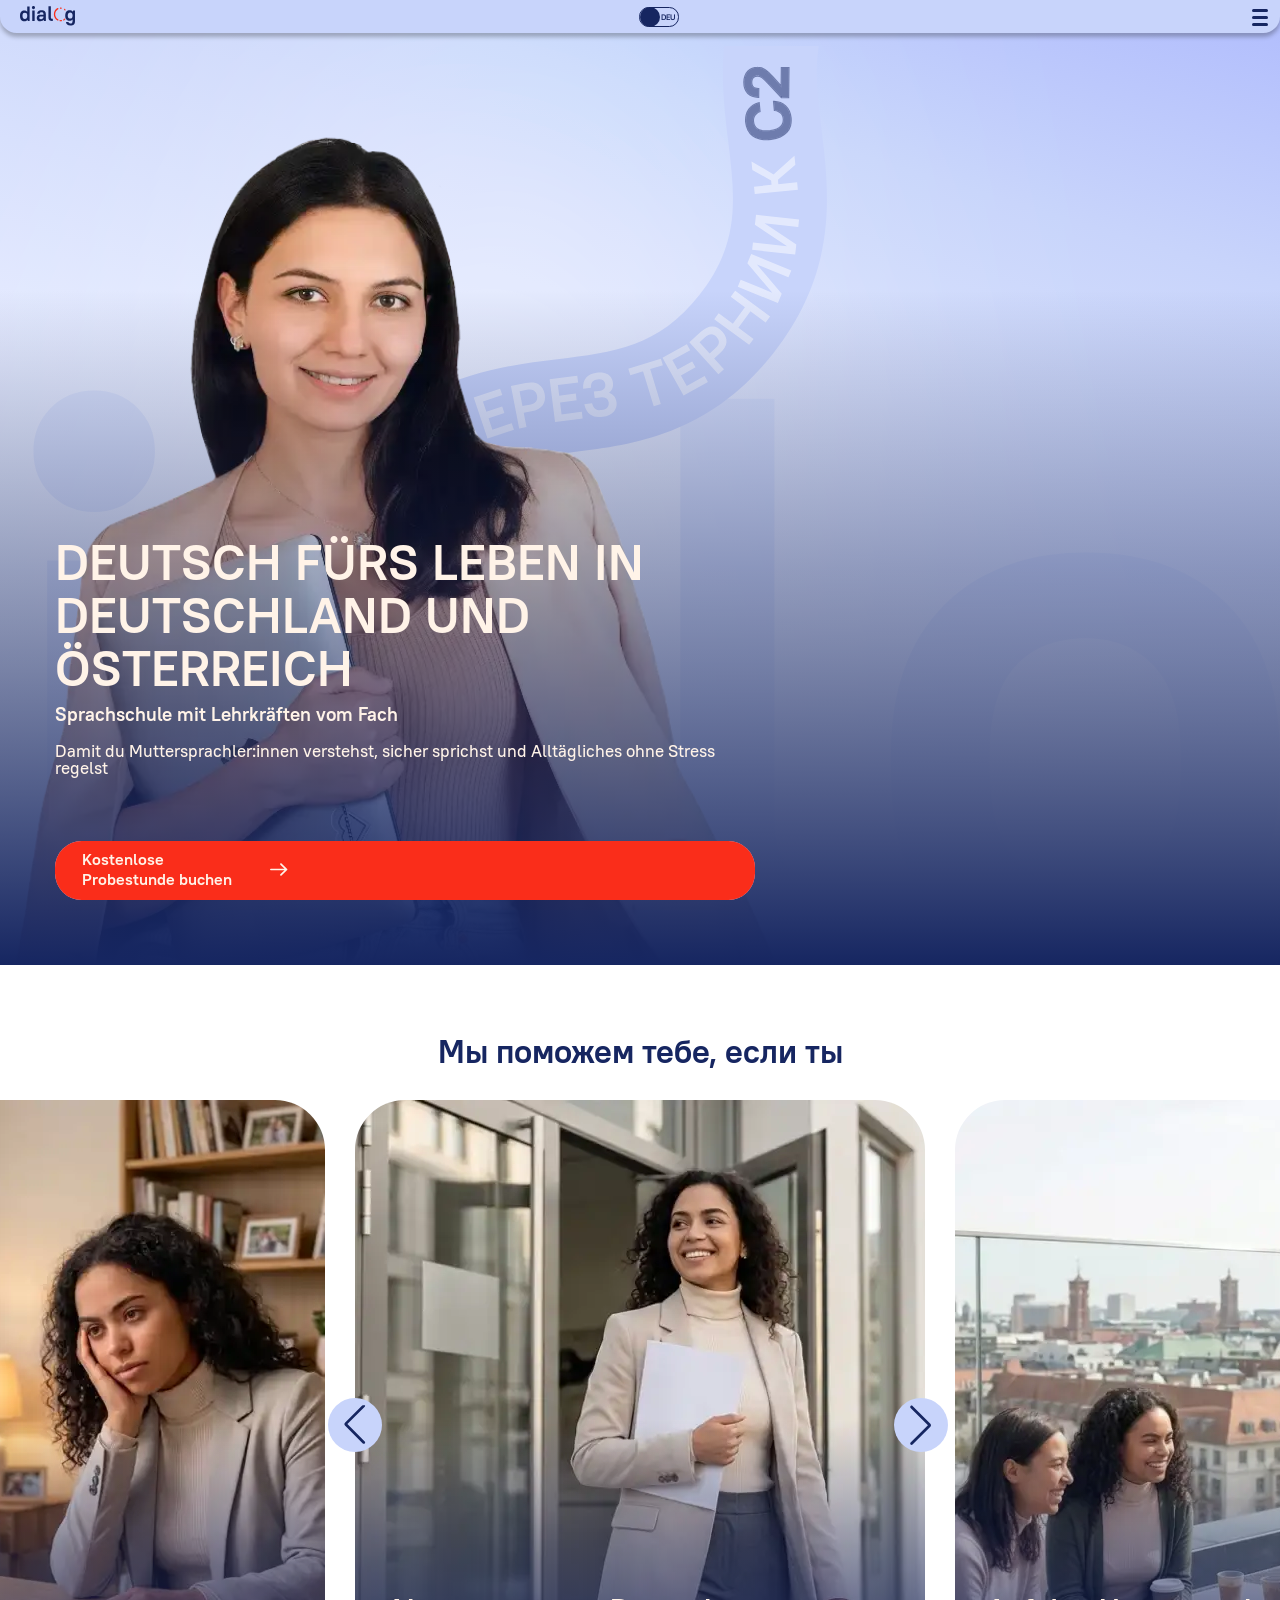
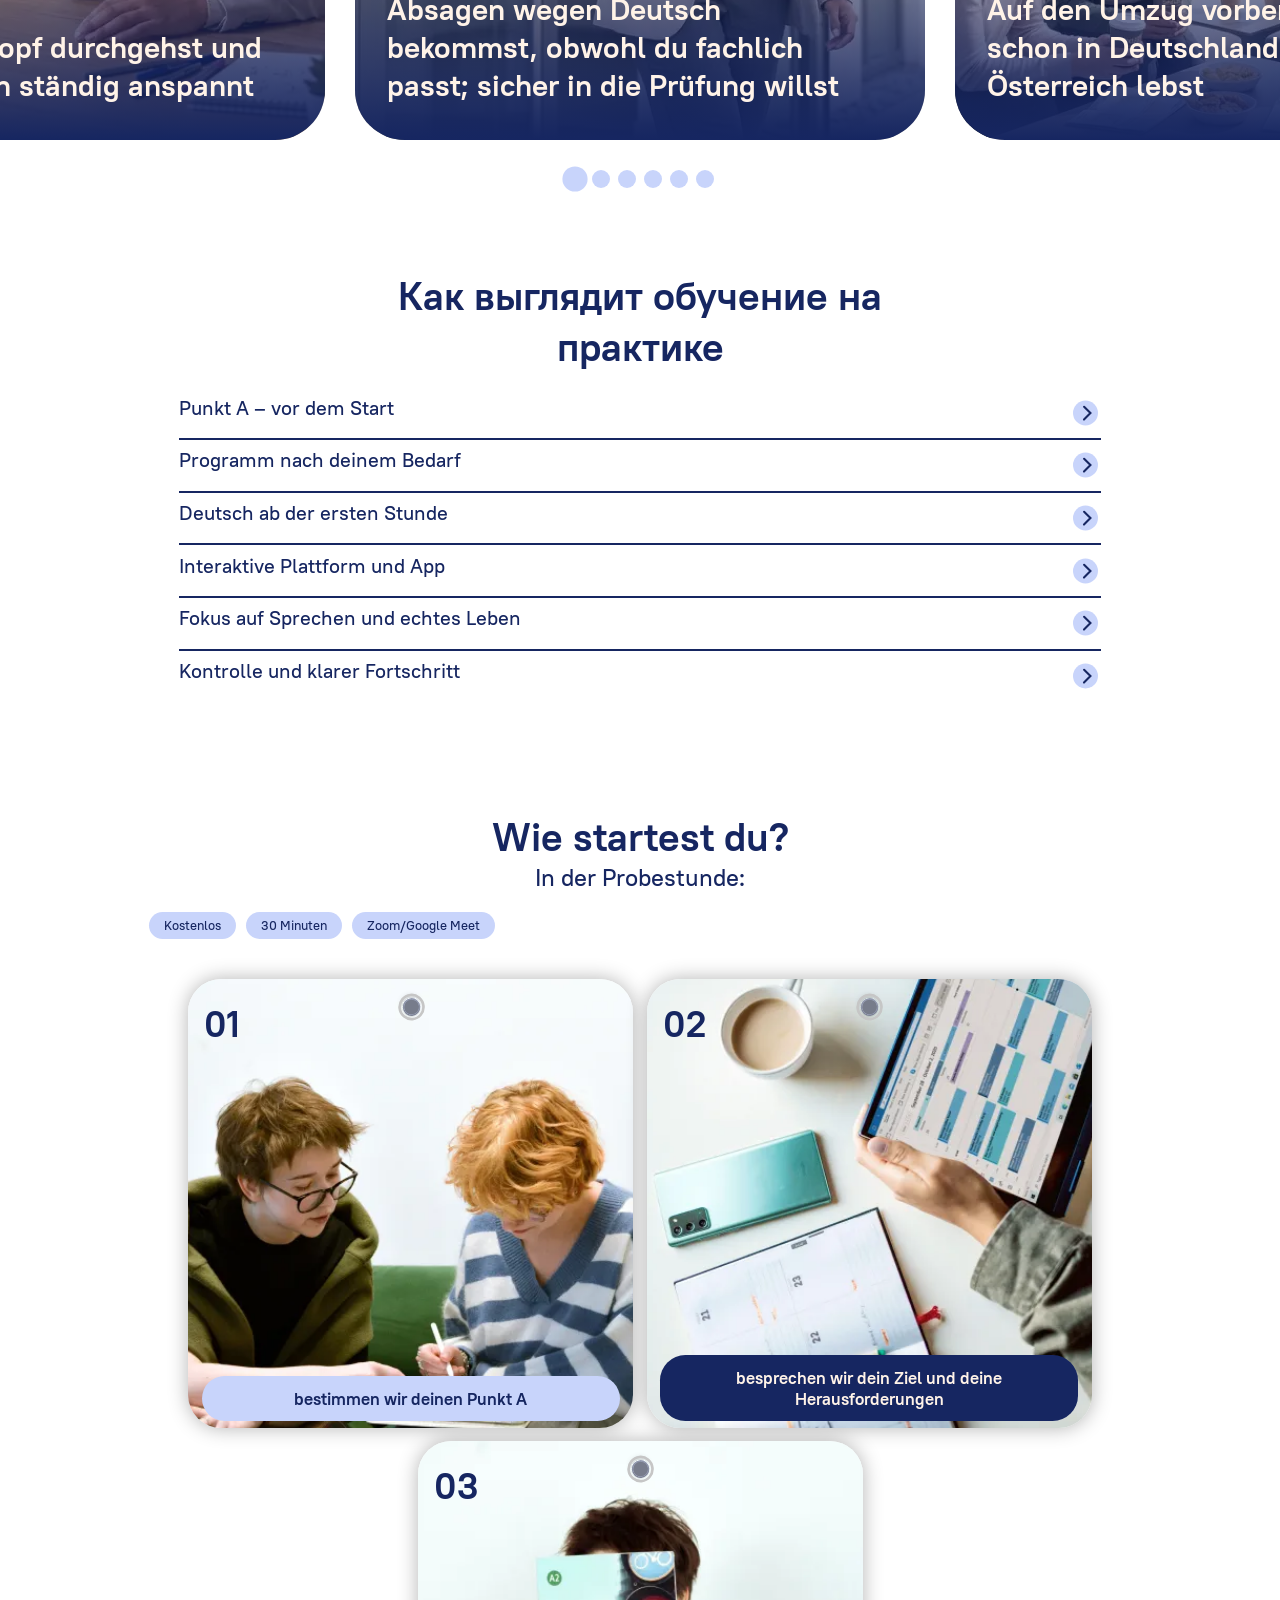
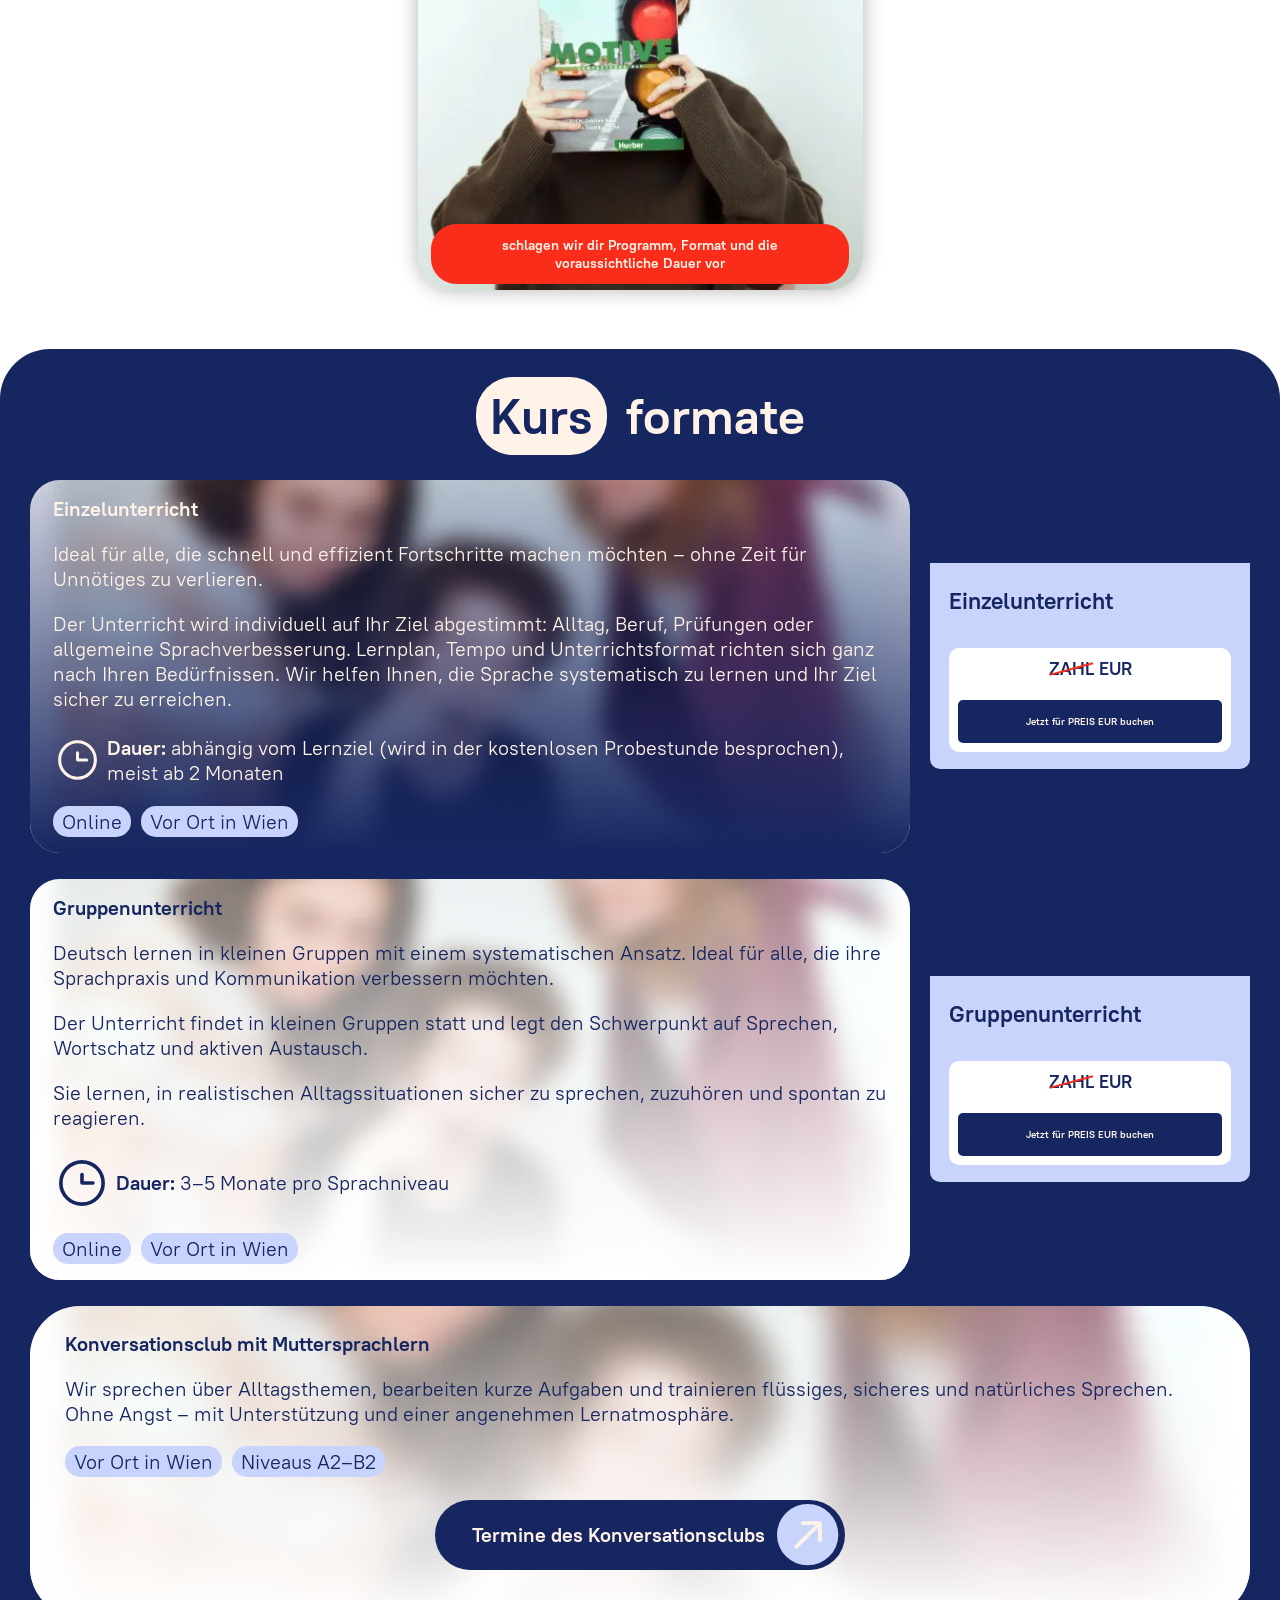
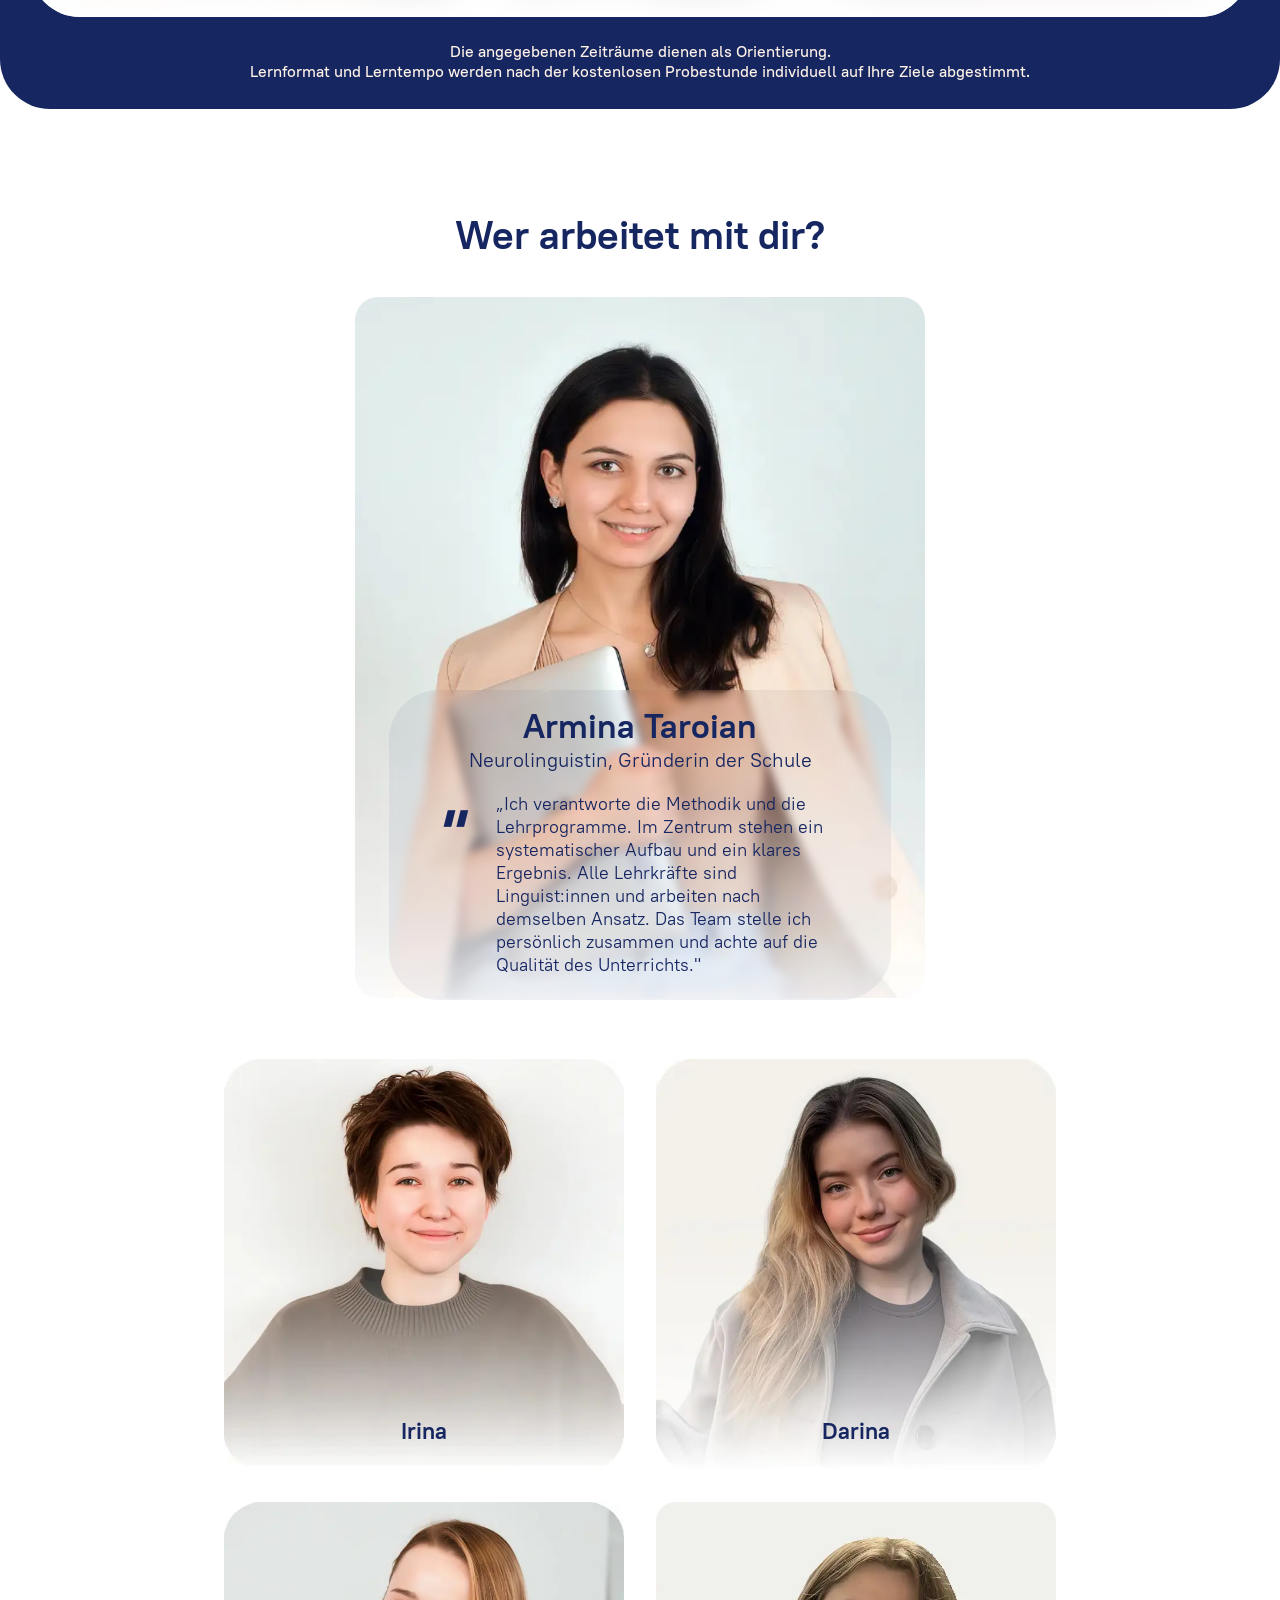
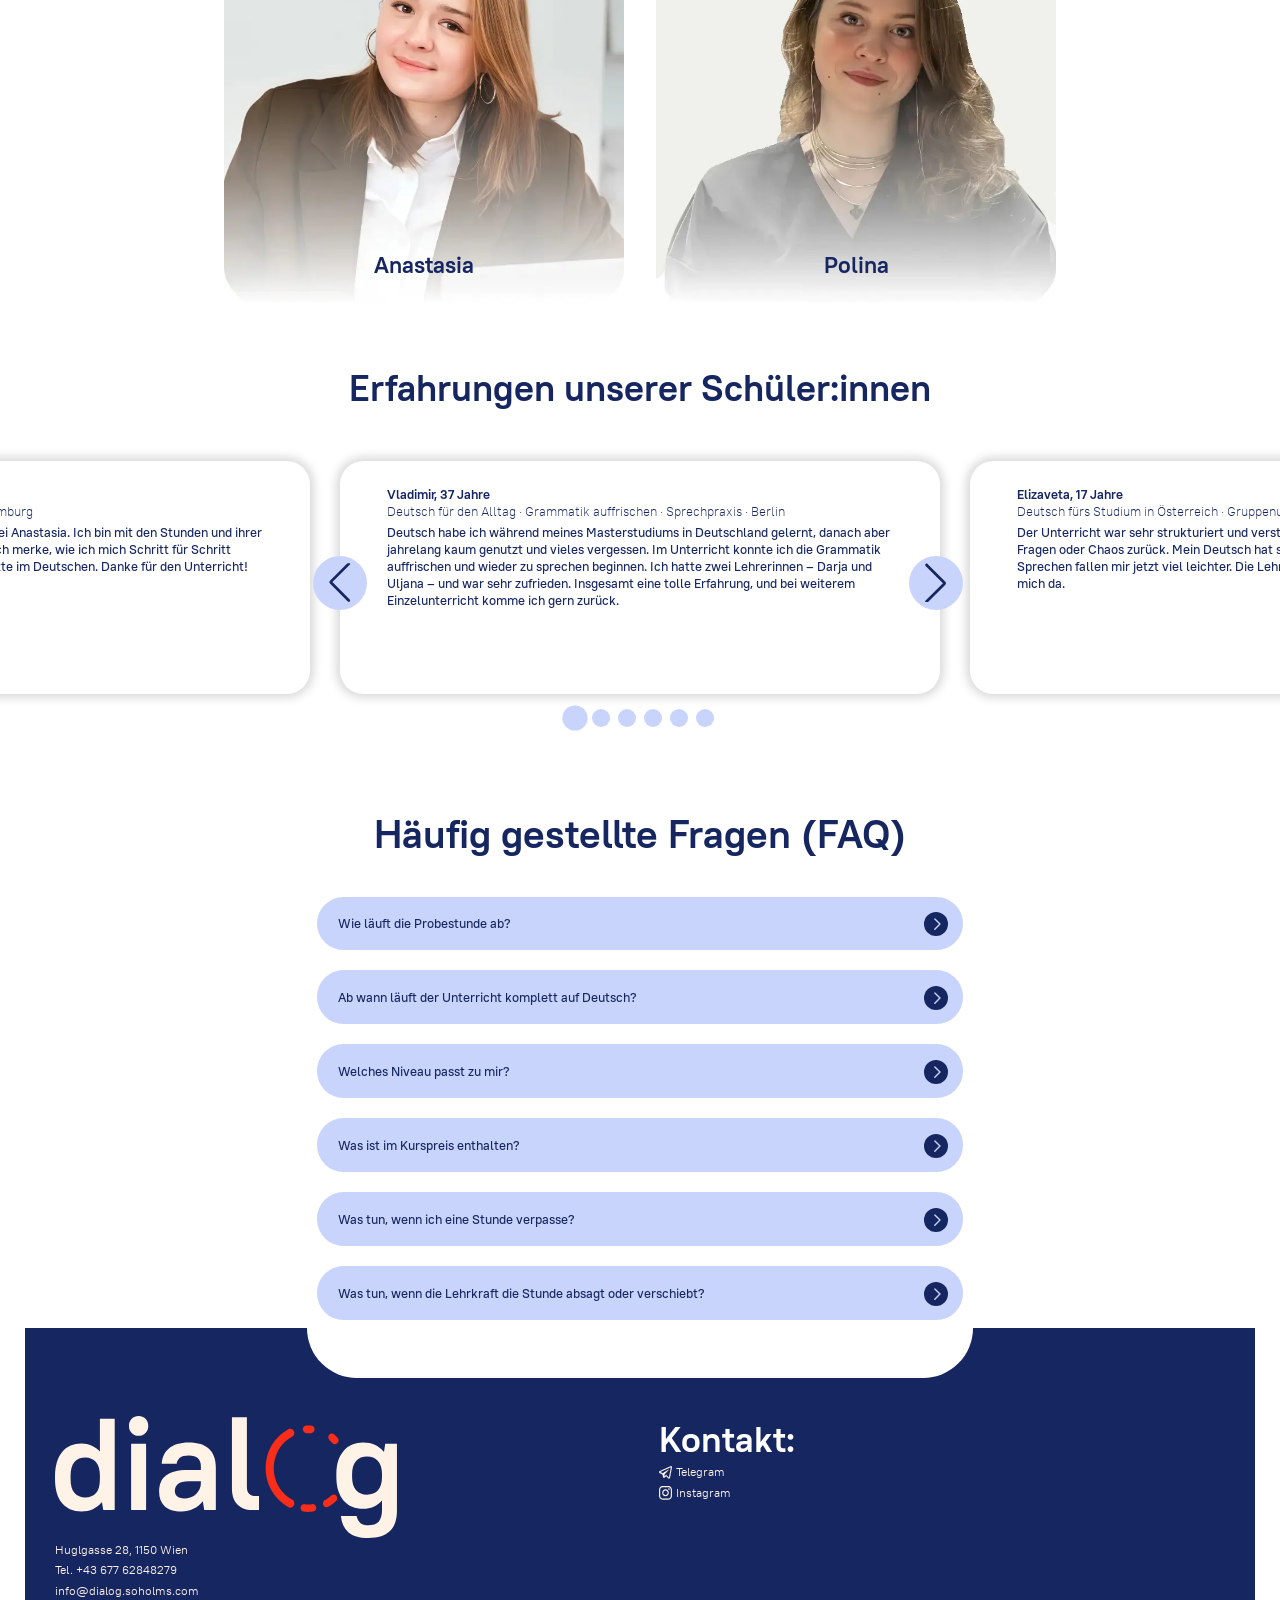
==== deu/index.html @ 2305cdde "add deu" ====
<!DOCTYPE html>
<html lang="ru">

<head>
    <meta charset="UTF-8">
    <meta name="viewport" content="width=device-width, initial-scale=1.0">

    <title>Dialog – Deutschschule in Wien | Online- und Präsenzkurse</title>
    <meta name="description"
        content="Deutschschule Dialog in Wien. Deutschkurse online und vor Ort, Einzel- und Gruppenunterricht sowie Vorbereitung auf ÖIF-, Goethe- und ÖSD-Prüfungen. Jetzt kostenlose Probestunde buchen.">

    <meta name="robots" content="index, follow">
    <meta name="author" content="Dialog Schule">

    <link rel="canonical" href="https://dialog.soholms.com/">
    <link rel="icon" type="image/svg+xml" href="favicon.svg">
    <link rel="stylesheet" href="style.css">
    <link rel="stylesheet" href="swiper/swiper-bundle.min.css">

    <!-- Open Graph -->
    <meta property="og:type" content="website">
    <meta property="og:url" content="https://dialog.soholms.com/">
    <meta property="og:title" content="Dialog – Deutschschule in Wien">
    <meta property="og:description"
        content="Deutschkurse online und vor Ort. Einzel- und Gruppenunterricht sowie Vorbereitung auf ÖIF-, Goethe- und ÖSD-Prüfungen. Kostenlose Probestunde.">
    <meta property="og:image" content="https://dialog.soholms.com/img/og-image.jpg">
    <meta property="og:locale" content="de_AT">
    <meta property="og:site_name" content="Dialog Schule">

    <!-- Twitter -->
    <meta name="twitter:card" content="summary_large_image">
    <meta name="twitter:title" content="Dialog – Deutschschule in Wien">
    <meta name="twitter:description"
        content="Deutschkurse online und vor Ort. Vorbereitung auf ÖIF-, Goethe- und ÖSD-Prüfungen. Kostenlose Probestunde.">
    <meta name="twitter:image" content="https://dialog.soholms.com/img/og-image.jpg">

    <!-- Theme Color -->
    <meta name="theme-color" content="#162661">
</head>

<body>

    <header class="header active">
        <div class="header__wrap">
            <a href="/" class="logo">
                <img src="./img/logo.svg" alt="Dialog — школа немецкого языка">
            </a>
            <nav class="nav">
                <div class="nav__list">
                    <a href="#study" class="nav__link">Kursformate</a>
                    <a href="#teachers" class="nav__link">Unser Team</a>
                    <a href="#feedback" class="nav__link">Bewertungen</a>
                    <a href="#faq" class="nav__link">FAQ</a>
                </div>
            </nav>
            <a class="lang" href="/">
                deu
            </a>
            <div class="header__mob">
                <a href="#" class="header__link">Jetzt anmelden</a>
                <button class="nav__btn" aria-label="Открыть меню">
                    <span></span>
                    <span></span>
                    <span></span>
                </button>
            </div>

        </div>
    </header>
    <main>
        <section class="hero">
            <div class="hero-bg">
                <img src="/img/hero-bg.svg" alt="Hero Background Tape">
            </div>
            <div class="hero-bg-mob">
                <img src="/img/hero-bg-mob.webp" alt="Hero Background Tape">
            </div>
            <div class="hero__img">
                <img src="./img/armina-hero.webp" alt="Школа немецкого языка Dialog — занятия онлайн и в Вене"
                    fetchpriority="high">
            </div>

            <div class="hero__wrap container">
                <div class="hero__content">
                    <h1 class="hero__title">Deutsch fürs Leben in Deutschland und Österreich</h1>
                    <h2 class="hero__subtitle">Sprachschule mit Lehrkräften vom Fach</h2>
                    <p class="hero__desc">
                        Damit du Muttersprachler:innen verstehst, sicher sprichst und Alltägliches ohne Stress regelst
                    </p>
                    <a href="https://r.bothelp.io/tg?domain=Dialog_deutsch_bot&start=c1759494450624-ds&utm_source=website&utm_medium=button&utm_campaign=pronunciationcourse&utm_content=sale70"
                        class="button">
                        <div class="button__wrap">
                            <span>Kostenlose Probestunde buchen</span>
                            <img src="./img/arrow-r.svg" alt="">
                        </div>
                    </a>
                </div>
            </div>
        </section>
        <section class="help container">
            <div class="help__wrap ">

                <div class="help__content">
                    <div class="help__block">
                        <h2 class="help__title">
                            Wir helfen dir, wenn du
                        </h2>
                    </div>
                    <div class="help__block">
                        <div class="help__img"><img src="./img/help-img1.webp" alt=""></div>
                        <div class="help__row">
                            <p> Sicher in die Prüfung gehen willst</p>
                            <p>Trotz passender Erfahrung und Skills Absagen wegen deiner Deutschkenntnisse bekommst</p>
                        </div>
                    </div>
                    <div class="help__block">
                        <div class="help__img"><img src="./img/help-img2.webp" alt=""></div>
                        <div class="help__row">
                            <p>Dich auf den Umzug vorbereitest oder schon in Deutschland oder Österreich lebst, aber
                                jedes</p>
                            <p>Gespräch im Kopf durchgehst und die ständige Anspannung dich auslaugt
                            </p>
                        </div>
                    </div>
                    <div class="help__block">
                        <div class="help__img"><img src="./img/help-img3.webp" alt=""></div>
                        <div class="help__row">
                            <p>Einzelne Wörter verstehst, den Sinn aber nur aus dem Kontext errätst</p>
                            <p>Dich endlich auf Augenhöhe mit den Einheimischen fühlen willst</p>
                        </div>
                    </div>
                </div>
            </div>
        </section>
        <section class="help-mob">
            <h2 class="help-mob__title">Мы поможем тебе, если ты </h2>
            <div class="help-mob__wrap">
                <div class="swiper help-mob__swiper">
                    <div class="swiper-wrapper">
                        <div class="swiper-slide">
                            <img src="./img/mob/help-1.webp" alt="Подготовка к экзамену по немецкому языку">
                            <p class="help-mob__desc">Absagen wegen Deutsch bekommst, obwohl du fachlich passt; sicher
                                in die Prüfung willst</p>
                        </div>
                        <div class="swiper-slide">
                            <img src="./img/mob/help-2.webp" alt="Немецкий язык для жизни в Германии и Австрии">
                            <p class="help-mob__desc">Auf den Umzug vorbereitest oder schon in Deutschland oder
                                Österreich lebst</p>
                        </div>
                        <div class="swiper-slide">
                            <img src="./img/mob/help-3.webp" alt="Разговорная практика немецкого языка">
                            <p class="help-mob__desc">Gespräche im Kopf durchgehst und die Sprache dich ständig anspannt
                            </p>
                        </div>
                        <div class="swiper-slide">
                            <img src="./img/mob/help-1.webp" alt="Подготовка к экзамену по немецкому языку">
                            <p class="help-mob__desc">Absagen wegen Deutsch bekommst, obwohl du fachlich passt; sicher
                                in die Prüfung willst</p>
                        </div>
                        <div class="swiper-slide">
                            <img src="./img/mob/help-2.webp" alt="Немецкий язык для жизни в Германии и Австрии">
                            <p class="help-mob__desc">Auf den Umzug vorbereitest oder schon in Deutschland oder
                                Österreich lebst</p>
                        </div>
                        <div class="swiper-slide">
                            <img src="./img/mob/help-3.webp" alt="Разговорная практика немецкого языка">
                            <p class="help-mob__desc">Gespräche im Kopf durchgehst und die Sprache dich ständig anspannt
                            </p>
                        </div>



                    </div>
                    <div class="swiper-button-prev"></div>
                    <div class="swiper-button-next"></div>
                    <div class="swiper-pagination"></div>
                </div>
            </div>
        </section>
        <section class="step">
            <div class="step__line"><img src="./img/full-line.svg" alt=""></div>
            <div class="step__practice">

                <h2 class="step__title">
                    <span>So läuft der </span>
                    <span>Unterricht bei uns ab</span>
                </h2>
                <h2 class="step__title-mob">
                    Как выглядит обучение на практике
                </h2>
                <div class="step-wrap">
                    <div class="step__col">
                        <div class="step__row">
                            <span>Punkt A – vor dem Start</span>
                            <svg width="36" height="36" viewBox="0 0 36 36" fill="none"
                                xmlns="http://www.w3.org/2000/svg">
                                <circle cx="18" cy="18" r="18" fill="#C8D4FB" />
                                <path d="M15.9766 8.97656L25.1447 18.1447L15.831 27.4584" stroke="#162661"
                                    stroke-width="3" stroke-miterlimit="16" stroke-linecap="round" />
                            </svg>
                            <div class="step__row-wrap">
                                <p>Vor dem Start bestimmen wir dein Niveau, deine echten Herausforderungen und dein
                                    Ziel. So weißt du genau, wo du stehst und warum du beginnst.
                                </p>
                            </div>

                        </div>
                        <div class="step__row">
                            <span>Programm nach deinem Bedarf </span>
                            <svg width="36" height="36" viewBox="0 0 36 36" fill="none"
                                xmlns="http://www.w3.org/2000/svg">
                                <circle cx="18" cy="18" r="18" fill="#C8D4FB" />
                                <path d="M15.9766 8.97656L25.1447 18.1447L15.831 27.4584" stroke="#162661"
                                    stroke-width="3" stroke-miterlimit="16" stroke-linecap="round" />
                            </svg>
                            <div class="step__row-wrap">
                                <p>Das Programm richtet sich nach deinem Ziel: Alltag, Job, Prüfung, Umzug oder mehr
                                    Sicherheit im Gespräch. Wir geben dir gleich einen Überblick über Dauer und Etappen.
                                </p>
                            </div>

                        </div>
                        <div class="step__row">
                            <span>Deutsch ab der ersten Stunde</span>
                            <svg width="36" height="36" viewBox="0 0 36 36" fill="none"
                                xmlns="http://www.w3.org/2000/svg">
                                <circle cx="18" cy="18" r="18" fill="#C8D4FB" />
                                <path d="M15.9766 8.97656L25.1447 18.1447L15.831 27.4584" stroke="#162661"
                                    stroke-width="3" stroke-miterlimit="16" stroke-linecap="round" />
                            </svg>
                            <div class="step__row-wrap">
                                <p>Der Unterricht findet auf Deutsch statt. Wir bringen dir bei, auf Deutsch zu denken
                                    statt im Kopf zu übersetzen, und helfen dir, ruhig und sicher zu sprechen.
                                </p>
                            </div>
                        </div>
                    </div>
                    <div class="step__col">
                        <div class="step__row">
                            <span>Interaktive Plattform und App</span>
                            <svg width="36" height="36" viewBox="0 0 36 36" fill="none"
                                xmlns="http://www.w3.org/2000/svg">
                                <circle cx="18" cy="18" r="18" fill="#C8D4FB" />
                                <path d="M15.9766 8.97656L25.1447 18.1447L15.831 27.4584" stroke="#162661"
                                    stroke-width="3" stroke-miterlimit="16" stroke-linecap="round" />
                            </svg>
                            <div class="step__row-wrap">
                                <p>Alle Materialien, Aufgaben und Übungen findest du übersichtlich auf unserer Plattform
                                    und in der App.<br> Du siehst die Kursstruktur und kannst jederzeit zwischen den
                                    Stunden
                                    darauf zugreifen.
                                </p>
                            </div>
                        </div>
                        <div class="step__row">
                            <span>Fokus auf Sprechen und echtes Leben</span>
                            <svg width="36" height="36" viewBox="0 0 36 36" fill="none"
                                xmlns="http://www.w3.org/2000/svg">
                                <circle cx="18" cy="18" r="18" fill="#C8D4FB" />
                                <path d="M15.9766 8.97656L25.1447 18.1447L15.831 27.4584" stroke="#162661"
                                    stroke-width="3" stroke-miterlimit="16" stroke-linecap="round" />
                            </svg>
                            <div class="step__row-wrap">
                                <p>Dialoge, Telefonate, Alltagssituationen, Job und Prüfungen – dein Deutsch
                                    funktioniert auch außerhalb der Stunde, nicht nur während des Unterrichts.
                                </p>
                            </div>
                        </div>
                        <div class="step__row">
                            <span>Kontrolle und klarer Fortschritt</span>
                            <svg width="36" height="36" viewBox="0 0 36 36" fill="none"
                                xmlns="http://www.w3.org/2000/svg">
                                <circle cx="18" cy="18" r="18" fill="#C8D4FB" />
                                <path d="M15.9766 8.97656L25.1447 18.1447L15.831 27.4584" stroke="#162661"
                                    stroke-width="3" stroke-miterlimit="16" stroke-linecap="round" />
                            </svg>
                            <div class="step__row-wrap">
                                <p>Jede Stunde ist Teil eines roten Fadens: Du siehst genau, was du schon geschafft hast
                                    und wohin es als Nächstes geht.
                                </p>
                            </div>
                        </div>
                    </div>
                </div>
            </div>

            <div class="step-study">
                <h2 class="step-study__title">Wie startest du?</h2>
                <p class="step-study__desc">In der Probestunde:</p>
                <div class="step-study__tags">
                    <span class="step-study__tags-item">Kostenlos</span>
                    <span class="step-study__tags-item">30 Minuten</span>
                    <span class="step-study__tags-item">Zoom/Google Meet</span>
                </div>
                <div class="step-study__wrap">
                    <div class="step-study__progress">
                        <span class="step-study__progress-num">01</span>
                        <span class="step-study__progress-num">02</span>
                        <span class="step-study__progress-num">03</span>
                        <div class="step-study__progress-line">
                            <div class="step-study__progress-line-fill"></div>
                        </div>
                    </div>
                    <div class="step-study__cards">
                        <div class="step-study__cards-item">
                            <img src="./img/study-1.webp" alt="">
                            <span>01</span>
                            <div><img src="./img/hole.svg" alt=""></div>
                            <p>bestimmen wir deinen Punkt A</p>
                        </div>
                        <div class="step-study__cards-item">
                            <img src="./img/study-2.webp" alt="">
                            <span>02</span>
                            <div><img src="./img/hole.svg" alt=""></div>
                            <p>besprechen wir dein Ziel und deine Herausforderungen</p>
                        </div>
                        <div class="step-study__cards-item">
                            <img src="./img/study-3.webp" alt="">
                            <span>03</span>
                            <div><img src="./img/hole.svg" alt=""></div>
                            <p>schlagen wir dir Programm, Format und die voraussichtliche Dauer vor</p>
                        </div>
                    </div>
                </div>
            </div>
        </section>
        <section id="study">
            <div class="study container">
                <div class="study__wrap">
                    <h2 class="study__title"><span>Kurs</span>formate</h2>
                    <div class="study__list">
                        <div class="study__row">
                            <div class="study__col">
                                <h3>Einzelunterricht</h3>
                                <span>Online</span>
                                <span>Vor Ort in Wien</span>
                            </div>
                            <div class="study__col">
                                <div class="study__col-wrap">
                                    <h4>Deutsch nach deinem Bedarf und Ziel</h4>
                                    <p>Ideal, wenn du schnelle, klare Ergebnisse willst – ohne Zeit für Unwichtiges zu
                                        verlieren.</p>
                                    <p>Wir arbeiten ganz individuell an deinem Ziel: Alltag, Job, Prüfungen oder ein
                                        höheres Niveau.<br>Programm, Tempo und Format passen wir an dich an. So bringen
                                        wir
                                        System in deine Sprache und führen dich ohne Chaos zum Ergebnis.</p>
                                    <p><img src="./img/time.svg" alt="">Dauer: abhängig vom Ziel (besprechen wir in der
                                        Probestunde), meist ab 2 Monaten</p>
                                    <div class="study__col-card">
                                        <h5>Einzelunterricht</h5>
                                        <div>
                                            <p><span>ZAHL</span>EUR</p>
                                            <a href="#">Für ZAHL EUR buchen</a>
                                        </div>
                                    </div>
                                </div>
                            </div>
                        </div>
                        <div class="study__row">
                            <div class="study__col">
                                <h3>Gruppenunterricht</h3>
                                <span>Online</span>
                                <span>Vor Ort in Wien</span>
                            </div>
                            <div class="study__col">
                                <div class="study__col-wrap">
                                    <h4>Deutsch in der Gruppe</h4>
                                    <p>Deutsch in der Gruppe – mit System. Ideal, wenn dir Sprechen und echte
                                        Kommunikation besonders wichtig sind.
                                    </p>
                                    <p>Unterricht in kleinen Gruppen mit Fokus auf Sprechen, neuem Wortschatz und
                                        lebendigem Austausch.</p>
                                    <p>Du lernst, in alltagsnahen Situationen zu sprechen, zuzuhören und zu reagieren.
                                    </p>
                                    <p><img src="./img/time-blue.svg" alt="">auer: 3–5 Monate pro Niveau</p>
                                    <div class="study__col-card">
                                        <h5>Gruppenunterricht</h5>
                                        <div>
                                            <p><span>ZAHL</span>EUR</p>
                                            <a href="#">Für ZAHL EUR buchen</a>
                                        </div>
                                    </div>
                                </div>
                            </div>
                        </div>
                        <div class="study__row">
                            <div class="study__col">
                                <h3>Buchclub mit<br>Linguist</h3>
                                <span>Online</span>
                                <span>Vor Ort in Wien</span>
                            </div>
                            <div class="study__col">
                                <div class="study__col-wrap">
                                    <h4>Buchclub mit Linguist</h4>
                                    <p>Für alle, die tiefer in die Sprache eintauchen wollen: Texte verstehen, Gedanken
                                        formulieren und über komplexere Themen sprechen.</p>
                                    <p>Wir lesen zeitgenössische Bücher, erarbeiten den Wortschatz und besprechen den
                                        Inhalt. Du bekommst fertigen Wortschatz und Übungen, damit neue Vokabeln in den
                                        aktiven Sprachgebrauch übergehen. So erweiterst du deinen Wortschatz,
                                        strukturierst deine Sprache und sprichst präziser.</p>
                                    <p><img src="./img/time.svg" alt="">Dauer: abhängig vom Ziel (besprechen wir in der
                                        Probestunde), meist ab 2 Monaten</p>
                                    <div class="study__col-card">
                                        <h5>Buchclub mit Linguist</h5>
                                        <div>
                                            <p><span>ZAHL</span>EUR</p>
                                            <a href="#">Für ZAHL EUR buchen</a>
                                        </div>
                                    </div>
                                </div>
                            </div>
                        </div>
                        <div class="study__row">
                            <div class="study__col">
                                <h3>Sprachclub mit Muttersprachler</h3>
                                <span>Vor Ort in Wien</span>
                                <span>Niveau A2–B2 </span>
                            </div>
                            <div class="study__col">
                                <div class="study__col-wrap">
                                    <h4>Sprachclub mit Muttersprachler</h4>
                                    <p>Wir besprechen echte Themen, lösen kleine Aufgaben und lernen, schneller,
                                        sicherer und natürlicher zu sprechen. Keine Angst – nur Unterstützung und Hilfe.
                                    </p>
                                    <p>Hinweis unter den Formaten: Die Angaben zur Dauer sind ungefähr. Format und Tempo
                                        legen wir nach der kostenlosen Probestunde gemeinsam mit dir fest.
                                    </p>
                                    <a href="#" class="link__to">
                                        Termine des Sprechclubs
                                        <div>
                                            <img src="./img/arrow-top.svg" alt="">
                                        </div>
                                    </a>
                                </div>
                            </div>
                        </div>
                    </div>
                </div>
            </div>
            <div class="study-mob">
                <h2 class="study-mob__title"><span>Kurs</span>formate</h2>

                <div class="study-mob__grid">

                    <div class="study-mob__col">
                        <div class="study-mob__content">
                            <div class="study-mob__content-wrap">
                                <h3>Einzelunterricht</h3>

                                <p>
                                    Ideal für alle, die schnell und effizient Fortschritte machen möchten –
                                    ohne Zeit für Unnötiges zu verlieren.
                                </p>

                                <p>
                                    Der Unterricht wird individuell auf Ihr Ziel abgestimmt:
                                    Alltag, Beruf, Prüfungen oder allgemeine Sprachverbesserung.
                                    Lernplan, Tempo und Unterrichtsformat richten sich ganz nach Ihren Bedürfnissen.
                                    Wir helfen Ihnen, die Sprache systematisch zu lernen und Ihr Ziel sicher zu
                                    erreichen.
                                </p>

                                <div class="study-mob__content-due">
                                    <img src="./img/time.svg" alt="">
                                    <p><b>Dauer:</b> abhängig vom Lernziel (wird in der kostenlosen Probestunde
                                        besprochen), meist ab 2 Monaten</p>
                                </div>

                                <div class="study-mob__content-list">
                                    <span>Online</span>
                                    <span>Vor Ort in Wien</span>
                                </div>
                            </div>
                        </div>

                        <div class="study-mob__card">
                            <h3>Einzelunterricht</h3>

                            <div class="study-mob__card-price">
                                <p><span>ZAHL</span> EUR</p>

                                <button>
                                    Jetzt für PREIS EUR buchen
                                </button>
                            </div>
                        </div>
                    </div>

                    <div class="study-mob__col">
                        <div class="study-mob__content">
                            <div class="study-mob__content-wrap">
                                <h3>Gruppenunterricht</h3>

                                <p>
                                    Deutsch lernen in kleinen Gruppen mit einem systematischen Ansatz.
                                    Ideal für alle, die ihre Sprachpraxis und Kommunikation verbessern möchten.
                                </p>

                                <p>
                                    Der Unterricht findet in kleinen Gruppen statt und legt den Schwerpunkt
                                    auf Sprechen, Wortschatz und aktiven Austausch.
                                </p>

                                <p>
                                    Sie lernen, in realistischen Alltagssituationen sicher zu sprechen,
                                    zuzuhören und spontan zu reagieren.
                                </p>

                                <div class="study-mob__content-due">
                                    <img src="./img/time-blue.svg" alt="">
                                    <p><b>Dauer:</b> 3–5 Monate pro Sprachniveau</p>
                                </div>

                                <div class="study-mob__content-list">
                                    <span>Online</span>
                                    <span>Vor Ort in Wien</span>
                                </div>
                            </div>
                        </div>

                        <div class="study-mob__card">
                            <h3>Gruppenunterricht</h3>

                            <div class="study-mob__card-price">
                                <p><span>ZAHL</span> EUR</p>

                                <button>
                                    Jetzt für PREIS EUR buchen
                                </button>
                            </div>
                        </div>
                    </div>

                    <div class="study-mob__col">
                        <div class="study-mob__content">
                            <div class="study-mob__content-wrap">
                                <h3>Konversationsclub mit Muttersprachlern</h3>

                                <p>
                                    Wir sprechen über Alltagsthemen, bearbeiten kurze Aufgaben
                                    und trainieren flüssiges, sicheres und natürliches Sprechen.
                                    Ohne Angst – mit Unterstützung und einer angenehmen Lernatmosphäre.
                                </p>

                                <div class="study-mob__content-list">
                                    <span>Vor Ort in Wien</span>
                                    <span>Niveaus A2–B2</span>
                                </div>

                                <a href="#" class="study-mob__link">
                                    Termine des Konversationsclubs
                                    <img src="./img/arrow-top.svg" alt="">
                                </a>
                            </div>
                        </div>
                    </div>

                </div>

                <p class="study-mob__desc">
                    Die angegebenen Zeiträume dienen als Orientierung.<br>
                    Lernformat und Lerntempo werden nach der kostenlosen Probestunde individuell auf Ihre Ziele
                    abgestimmt.
                </p>
            </div>
        </section>

        <section class="work container" id="teachers">
            <div class="work__wrap">
                <div class="work__left">
                    <div class="work__img">
                        <img src="./img/armina.webp" alt="Армина Тароян — нейролингвист, основательница школы Dialog">
                    </div>
                    <div class="work__text">
                        <h2>Armina Taroian</h2>
                        <p>Neurolinguistin, Gründerin der Schule</p>
                        <div class="work-mob__content">
                            <span>"</span>
                            <p>„Ich verantworte die Methodik und die Lehrprogramme. Im Zentrum stehen ein systematischer
                                Aufbau und ein klares Ergebnis. Alle Lehrkräfte sind Linguist:innen und arbeiten nach
                                demselben Ansatz. Das Team stelle ich persönlich zusammen und achte auf die Qualität des
                                Unterrichts."

                            </p>
                        </div>
                    </div>
                </div>
                <div class="work__right">
                    <h2 class="work__title">
                        Wer arbeitet mit dir?
                    </h2>
                    <div class="work__content">
                        <span>"</span>
                        <p>Я отвечаю за методику и программы обучения.
                            В основе — системность и понятный результат.
                            <br>
                            <br>
                            Все преподаватели — лингвисты и работают по единому подходу.<br>
                            Я лично подбираю команду и слежу за качеством обучения.
                        </p>
                    </div>
                </div>
            </div>
            <div class="swiper work__slider">
                <div class="swiper-wrapper">
                    <div class="work__item swiper-slide">
                        <img src="./img/irina.webp" alt="Ирина — преподаватель немецкого, уровни А1–В1, Goethe, ÖSD">
                        <h3>Irina</h3>
                        <p>A1–B1 · Goethe · ÖSD</p>
                    </div>
                    <div class="work__item swiper-slide">
                        <img src="./img/darina.webp" alt="Дарина — преподаватель немецкого В2+, ÖIF, Австрия">
                        <h3>Darina</h3>
                        <p>B2+ · ÖIF · Österreich</p>
                    </div>
                    <div class="work__item swiper-slide">
                        <img src="./img/anastasia.webp" alt="Анастасия — преподаватель немецкого с нуля, ÖIF, Германия">
                        <h3>Anastasia</h3>
                        <p>Ab null · ÖIF · Deutschland</p>
                    </div>
                    <div class="work__item swiper-slide">
                        <img src="./img/polina.webp" alt="Полина — преподаватель немецкого В1, ÖIF, DTZ, Австрия">
                        <h3>Polina</h3>
                        <p>B1 · ÖIF · DTZ · Österreich</p>
                    </div>

                </div>
                <div class="swiper-button-prev"></div>
                <div class="swiper-button-next"></div>
                <div class="swiper-pagination feedback-pagination"></div>
            </div>
            <div class="work__list">
                <div class="work__item">
                    <img src="./img/irina.webp" alt="">
                    < <h3>Irina</h3>
                        <p>A1–B1 · Goethe · ÖSD</p>
                </div>
                <div class="work__item">
                    <img src="./img/darina.webp" alt="">
                    <h3>Darina</h3>
                    <p>B2+ · ÖIF · Österreich</p>
                </div>
                <div class="work__item">
                    <img src="./img/anastasia.webp" alt="">
                    <h3>Anastasia</h3>
                    <p>Ab null · ÖIF · Deutschland</p>
                </div>
                <div class="work__item">
                    <img src="./img/polina.webp" alt="">
                    <h3>Polina</h3>
                    <p>B1 · ÖIF · DTZ · Österreich</p>
                </div>
            </div>
        </section>
        <section class="feedback" id="feedback">
            <h2 class="feedback__title">
                Erfahrungen unserer Schüler:innen
            </h2>
            <div class="feedback__wrap">
                <div class="swiper feedback-slider">
                    <div class="swiper-wrapper">
                        <div class="swiper-slide">
                            <h3>Vladimir, 37 Jahre</h3>
                            <span>Deutsch für den Alltag · Grammatik auffrischen · Sprechpraxis · Berlin</span>
                            <p>Deutsch habe ich während meines Masterstudiums in Deutschland gelernt, danach aber
                                jahrelang kaum genutzt und vieles vergessen. Im Unterricht konnte ich die Grammatik
                                auffrischen und wieder zu sprechen beginnen. Ich hatte zwei Lehrerinnen – Darja und
                                Uljana – und war sehr zufrieden. Insgesamt eine tolle Erfahrung, und bei weiterem
                                Einzelunterricht komme ich gern zurück.</p>
                        </div>
                        <div class="swiper-slide">
                            <h3>Elizaveta, 17 Jahre</h3>
                            <span>Deutsch fürs Studium in Österreich · Gruppenunterricht ab null · Minsk</span>
                            <p>Der Unterricht war sehr strukturiert und verständlich, danach blieben keine offenen
                                Fragen oder Chaos zurück. Mein Deutsch hat sich deutlich verbessert: Lautlesen und
                                Sprechen fallen mir jetzt viel leichter. Die Lehrerin war sehr hilfsbereit und immer für
                                mich da.</p>
                        </div>
                        <div class="swiper-slide">
                            <h3>Елена, 22 года</h3>
                            <span>немецкий для работы · постановка произношения · г. Вена</span>
                            <p>На первом интервью на немецком меня похвалили
                                за произношение. Сейчас
                                я спокойно общаюсь с рекрутами по телефону — без страха
                                не понять, даже с уровнем B1.</p>
                        </div>
                        <div class="swiper-slide">
                            <h3>Elena, 22 Jahre</h3>
                            <span>Deutsch für den Job · Aussprachetraining · Wien</span>
                            <p>Beim ersten Vorstellungsgespräch auf Deutsch wurde meine Aussprache gelobt. Heute
                                telefoniere ich entspannt mit Recruiter:innen – ohne Angst, etwas nicht zu verstehen,
                                obwohl ich erst B1 habe.</p>
                        </div>
                        <div class="swiper-slide">
                            <h3>Ljudmila, 29 Jahre</h3>
                            <span>Kommunikation mit der deutschen Schwiegerfamilie · Aussprachetraining · München</span>
                            <p>Deutsch funktioniert endlich im echten Leben. Ich spreche entspannt im Café, am Telefon
                                und bin mit der Familie meines Mannes ganz auf Deutsch umgestiegen. Bei der Prüfung war
                                alles klar: Ich kannte Format und Aufbau und blieb ruhig. Zum ersten Mal habe ich die
                                Sprache im Griff statt Chaos im Kopf.
                            </p>
                        </div>
                        <div class="swiper-slide">
                            <h3>Ruslan, 41 Jahre</h3>
                            <span>Deutsch für den Job · Niveau steigern · Hamburg</span>
                            <p>Fast ein halbes Jahr hatte ich Unterricht bei Anastasia. Ich bin mit den Stunden und
                                ihrer Arbeit sehr zufrieden – einfach alles top. Ich merke, wie ich mich Schritt für
                                Schritt weiterentwickle und sehe echte Fortschritte im Deutschen. Danke für den
                                Unterricht!</p>
                        </div>
                    </div>
                    <div class="swiper-button">
                        <div class="swiper-button-prev"></div>
                        <div class="swiper-button-next"></div>
                    </div>
                    <div class="swiper-pagination feedback-pagination"></div>
                </div>
            </div>
        </section>
        <section class="faq" id="faq">
            <div class="faq__header">
                <h2 class="faq__title">Häufig gestellte Fragen (FAQ)</h2>
            </div>

            <div class="faq__list">
                <div class="faq__item">
                    <button class="faq__question">
                        <span>Wie läuft die Probestunde ab?</span>
                        <span class="faq__icon">
                            <svg width="36" height="36" viewBox="0 0 36 36" fill="none"
                                xmlns="http://www.w3.org/2000/svg">
                                <circle cx="18" cy="18" r="18" fill="#162661" />
                                <path d="M15.9766 8.97656L25.1447 18.1447L15.831 27.4584" stroke="#C8D4FB"
                                    stroke-width="3" stroke-miterlimit="16" stroke-linecap="round" />
                            </svg>

                        </span>
                    </button>
                    <div class="faq__answer">
                        <p>
                            Die Probestunde ist eine erste Einheit, in der du deine Lehrkraft und unsere Methode
                            kennenlernst und dein aktuelles Deutschniveau bestimmt wird. Danach stimmen wir gemeinsam
                            ein individuelles Lernprogramm ab und planen deine Stunden.
                            <br><br>
                            <b>Dauer:</b> 30 Minuten<br>
                            <b>Kosten:</b> kostenlos
                        </p>
                    </div>
                </div>
                <div class="faq__item">
                    <button class="faq__question">
                        <span>Ab wann läuft der Unterricht komplett auf Deutsch?</span>
                        <span class="faq__icon">
                            <svg width="36" height="36" viewBox="0 0 36 36" fill="none"
                                xmlns="http://www.w3.org/2000/svg">
                                <circle cx="18" cy="18" r="18" fill="#162661" />
                                <path d="M15.9766 8.97656L25.1447 18.1447L15.831 27.4584" stroke="#C8D4FB"
                                    stroke-width="3" stroke-miterlimit="16" stroke-linecap="round" />
                            </svg>

                        </span>
                    </button>

                    <div class="faq__answer">
                        <p>
                            Ab dem Niveau A2 findet der Unterricht komplett auf Deutsch statt (bei Bedarf mit
                            Erklärungen wichtiger Begriffe auf Russisch) – je nach deinen Wünschen und Zielen. Schon ab
                            einem niedrigen Niveau auf Deutsch zu sprechen ist sehr effektiv, weil die Sprache über
                            echten Kontext verinnerlicht wird statt über Übersetzung.<br>Neurolinguistisch betrachtet
                            bildet das Gehirn stabilere Sprachverbindungen, wenn du die Sprache direkt hörst und
                            anwendest. Keine Sorge: Die Lehrkraft unterstützt dich jederzeit, erklärt bei Bedarf auf
                            Russisch und setzt dich nie unter Stress. So gehst du Schritt für Schritt und ohne Druck zum
                            Deutschen über.

                        </p>
                    </div>
                </div>
                <div class="faq__item">
                    <button class="faq__question">
                        <span>Welches Niveau passt zu mir?</span>
                        <span class="faq__icon">
                            <svg width="36" height="36" viewBox="0 0 36 36" fill="none"
                                xmlns="http://www.w3.org/2000/svg">
                                <circle cx="18" cy="18" r="18" fill="#162661" />
                                <path d="M15.9766 8.97656L25.1447 18.1447L15.831 27.4584" stroke="#C8D4FB"
                                    stroke-width="3" stroke-miterlimit="16" stroke-linecap="round" />
                            </svg>

                        </span>
                    </button>
                    <div class="faq__answer">
                        <p>
                            In der Probestunde klären wir deine Ziele und machen einen Einstufungstest. Danach bekommst
                            du eine Empfehlung für die passende Gruppe oder das passende Programm.
                        </p>
                    </div>
                </div>
                <div class="faq__item">
                    <button class="faq__question">
                        <span>Was ist im Kurspreis enthalten?</span>
                        <span class="faq__icon">
                            <svg width="36" height="36" viewBox="0 0 36 36" fill="none"
                                xmlns="http://www.w3.org/2000/svg">
                                <circle cx="18" cy="18" r="18" fill="#162661" />
                                <path d="M15.9766 8.97656L25.1447 18.1447L15.831 27.4584" stroke="#C8D4FB"
                                    stroke-width="3" stroke-miterlimit="16" stroke-linecap="round" />
                            </svg>

                        </span>
                    </button>

                    <div class="faq__answer">
                        <p>
                            Im Preis enthalten sind:<br>
                             • Gruppenunterricht (90 Minuten) oder 8/24 Einzelstunden (60 Minuten)<br>
                             • Erstellung eines individuellen Lernprogramms<br>
                             • Zugang zur Lernplattform<br>
                             • alle Lernmaterialien<br>
                             • Chat mit der Lehrkraft für Fragen zu Materialien und Hausaufgaben<br>
                             • Support-Chat bei technischen Problemen
                        </p>
                    </div>
                </div>
                <div class="faq__item">
                    <button class="faq__question">
                        <span>Was tun, wenn ich eine Stunde verpasse?</span>
                        <span class="faq__icon">
                            <svg width="36" height="36" viewBox="0 0 36 36" fill="none"
                                xmlns="http://www.w3.org/2000/svg">
                                <circle cx="18" cy="18" r="18" fill="#162661" />
                                <path d="M15.9766 8.97656L25.1447 18.1447L15.831 27.4584" stroke="#C8D4FB"
                                    stroke-width="3" stroke-miterlimit="16" stroke-linecap="round" />
                            </svg>

                        </span>
                    </button>

                    <div class="faq__answer">
                        <p>
                            Im Gruppenunterricht: Die Aufzeichnung steht dir 30–45 Minuten nach Unterrichtsende zur
                            Verfügung. So kannst du die Stunde selbstständig nachholen und die Themen mit den
                            Hausaufgaben festigen. <br>
                            Im Einzelunterricht: Bitte sag deiner Lehrkraft so früh wie möglich über die
                            Nachrichtenfunktion der Plattform Bescheid, wenn du absagen oder verschieben möchtest. Bei
                            einer Absage oder Verschiebung weniger als 12 Stunden vor Unterrichtsbeginn gilt die Stunde
                            als gehalten und wird voll verrechnet.
                        </p>
                    </div>
                </div>
                <div class="faq__item">
                    <button class="faq__question">
                        <span>Was tun, wenn die Lehrkraft die Stunde absagt oder verschiebt?</span>
                        <span class="faq__icon">
                            <svg width="36" height="36" viewBox="0 0 36 36" fill="none"
                                xmlns="http://www.w3.org/2000/svg">
                                <circle cx="18" cy="18" r="18" fill="#162661" />
                                <path d="M15.9766 8.97656L25.1447 18.1447L15.831 27.4584" stroke="#C8D4FB"
                                    stroke-width="3" stroke-miterlimit="16" stroke-linecap="round" />
                            </svg>

                        </span>
                    </button>

                    <div class="faq__answer">
                        <p>
                            Sagt die Lehrkraft eine Einzelstunde weniger als 12 Stunden vor Beginn ab, erhältst du eine
                            kostenlose Zusatzstunde. Schreib dafür einfach unseren Support auf Telegram – das Team bucht
                            dir die Stunde nach.
                        </p>
                    </div>
                </div>

            </div>
        </section>
    </main>

    <footer class="footer container">
        <div class="footer__wrap">
            <div class="footer__large">
                <img src="./img/dialog.svg" alt="">
            </div>
            <div class="footer__content">
                <div class="footer__left">
                    <div class="footer__logo">
                        <img src="./img/logo-white.svg" alt="Dialog — школа немецкого языка">
                    </div>
                    <a class="footer__link" href="#">Huglgasse 28, 1150 Wien </a>
                    <a class="footer__link" href="tel:+4367762848279">Tel. +43 677 62848279</a>
                    <a class="footer__link" href="mailto:info@dialog.soholms.com">info@dialog.soholms.com</a>
                </div>
                <div class="footer__right">
                    <h2 class="footer__subtitle">Kontakt:</h2>
                    <a class="footer__link" href="https://t.me/dialog_schule" target="_blank"><img src="./img/tg.svg"
                            alt="">Telegram</a>
                    <a class="footer__link" href="https://www.instagram.com/dialog.deutsch" target="_blank"><img
                            src="./img/instagram.svg" alt="">Instagram</a>
                </div>
            </div>
        </div>
    </footer>


    <script src="gsap/gsap.min.js"></script>
    <script src="gsap/ScrollTrigger.min.js"></script>
    <script src="swiper/swiper-bundle.min.js"></script>
    <script type="module" src="./script.js"></script>
    <script type="application/ld+json">
{
  "@context": "https://schema.org",
  "@type": "EducationalOrganization",
  "name": "Dialog — Школа немецкого языка",
  "url": "https://dialog.soholms.com",
  "logo": "https://dialog.soholms.com/img/logo.svg",
  "image": "https://dialog.soholms.com/img/og-image.jpg",
  "description": "Школа немецкого языка в Вене. Индивидуальные и групповые занятия онлайн и очно. Подготовка к ÖIF, Goethe, ÖSD.",
  "address": {
    "@type": "PostalAddress",
    "streetAddress": "Huglgasse 28",
    "addressLocality": "Wien",
    "postalCode": "1150",
    "addressCountry": "AT"
  },
  "telephone": "+43677628482790",
  "email": "info@dialog.soholms.com",
  "sameAs": [
    "https://t.me/dialog_schule",
    "https://www.instagram.com/dialog.deutsch"
  ],
  "hasOfferCatalog": {
    "@type": "OfferCatalog",
    "name": "Форматы обучения",
    "itemListElement": [
      {
        "@type": "Offer",
        "itemOffered": {
          "@type": "Course",
          "name": "Индивидуальные занятия немецким",
          "description": "Индивидуальные онлайн и очные занятия немецким языком под вашу задачу"
        }
      },
      {
        "@type": "Offer",
        "itemOffered": {
          "@type": "Course",
          "name": "Групповые занятия немецким",
          "description": "Занятия в небольших группах с фокусом на речь и живое взаимодействие"
        }
      },
      {
        "@type": "Offer",
        "itemOffered": {
          "@type": "Course",
          "name": "Книжный клуб с лингвистом",
          "description": "Развитие немецкого языка через чтение современных книг"
        }
      }
    ]
  }
}
</script>
    <script type="application/ld+json">
{
  "@context": "https://schema.org",
  "@type": "FAQPage",
  "mainEntity": [
    {
      "@type": "Question",
      "name": "Как проходит пробное занятие?",
      "acceptedAnswer": {
        "@type": "Answer",
        "text": "Пробное занятие — это вводный урок, на котором вы познакомитесь с преподавателем и нашей методикой обучения, определите текущий уровень немецкого. Продолжительность: 30 минут. Стоимость: бесплатно."
      }
    },
    {
      "@type": "Question",
      "name": "Когда начинается обучение полностью на немецком?",
      "acceptedAnswer": {
        "@type": "Answer",
        "text": "Начиная с уровня А2, занятия проходят полностью на немецком языке. Преподаватель при необходимости объясняет ключевые моменты на русском."
      }
    },
    {
      "@type": "Question",
      "name": "Какой уровень мне подойдёт?",
      "acceptedAnswer": {
        "@type": "Answer",
        "text": "На пробном занятии мы определим ваши цели и проведём диагностику уровня. По итогам вы получите рекомендации по программе обучения."
      }
    },
    {
      "@type": "Question",
      "name": "Что входит в стоимость обучения?",
      "acceptedAnswer": {
        "@type": "Answer",
        "text": "В стоимость входят: занятия (групповые 90 минут или 8/24 индивидуальных по 60 минут), составление программы, доступ к платформе, все учебные материалы, чат с преподавателем и поддержка."
      }
    },
    {
      "@type": "Question",
      "name": "Что делать, если я пропущу занятие?",
      "acceptedAnswer": {
        "@type": "Answer",
        "text": "В группе — запись урока доступна через 30–45 минут после окончания. Индивидуально — сообщите об отмене заранее. Отмена менее чем за 12 часов считается проведённым занятием."
      }
    },
    {
      "@type": "Question",
      "name": "Что делать, если преподаватель отменил или перенёс урок?",
      "acceptedAnswer": {
        "@type": "Answer",
        "text": "При отмене со стороны преподавателя менее чем за 12 часов ученик получает одно бесплатное занятие. Напишите в поддержку через Telegram."
      }
    }
  ]
}
</script>
    <script type="application/ld+json">
{
  "@context": "https://schema.org",
  "@type": "BreadcrumbList",
  "itemListElement": [
    {
      "@type": "ListItem",
      "position": 1,
      "name": "Главная",
      "item": "https://dialog.soholms.com/"
    }
  ]
}
</script>
</body>



</html>
---- deu/style.css ----
@import url("./fonts/stylesheet.css");
:root {
  --palette-1: #c8d4fb;
  --palette-2: #162661;
  --palette-3: #fff3e8;
  --palette-4: #fa2d1a;
  --palette-5: #fff;
  --font-1: "PT Root UI";
}

* {
  margin: 0;
  padding: 0;
  box-sizing: border-box;
  font-family: var(--font-1);
}

img {
  width: 100%;
}

html {
  scroll-behavior: smooth;
}

html,
body {
  font-size: 10px;
}
@media (min-width: 1280px) {
  html,
  body {
    font-size: 0.5208333333vw;
  }
}

.container {
  width: 100%;
  max-width: 184.5rem;
  margin: 0 auto;
  padding: 0 30px;
}
@media (max-width: 576px) {
  .container {
    padding: 0 15px;
  }
}

a {
  text-decoration: none;
}

img {
  width: 100%;
  height: 100%;
}

.swiper-pagination {
  bottom: -50px !important;
}
@media (max-width: 576px) {
  .swiper-pagination {
    bottom: -10px !important;
  }
}
.swiper-pagination-bullet {
  width: 18px !important;
  height: 18px !important;
  background: var(--palette-1) !important;
  opacity: 1 !important;
}
@media (max-width: 576px) {
  .swiper-pagination-bullet {
    width: 10px !important;
    height: 10px !important;
  }
}
.swiper-pagination-bullet-active {
  transform: scale(1.4);
}
.swiper-button {
  display: flex;
  justify-content: center;
  gap: 2.4rem;
}
@media (max-width: 1280px) {
  .swiper-button-prev {
    left: 0 !important;
    transform: translateX(-50%);
  }
}
@media (max-width: 1280px) {
  .swiper-button-next {
    right: 0;
    transform: translateX(50%);
  }
}
.swiper-button-next, .swiper-button-prev {
  position: static !important;
  width: 54px !important;
  height: 54px !important;
  background: var(--palette-1);
  border-radius: 50%;
  display: flex;
  align-items: center;
  justify-content: center;
  padding: 1.1rem;
}
@media (max-width: 1280px) {
  .swiper-button-next, .swiper-button-prev {
    position: absolute !important;
  }
}
@media (max-width: 576px) {
  .swiper-button-next, .swiper-button-prev {
    width: 25px !important;
    height: 25px !important;
    padding: 5px;
  }
}
.swiper-button-next svg path, .swiper-button-prev svg path {
  fill: var(--palette-2) !important;
}

.button {
  border: none;
  cursor: pointer;
  position: relative;
  background: var(--palette-2);
  padding: 1.3rem 2.7rem 1.6rem 4rem;
  border-radius: 4rem;
  overflow: hidden;
  display: inline-block;
}
.button::after, .button::before {
  content: "";
  position: absolute;
  inset: -0.1rem;
  transform: translateX(-100%);
  border-radius: 4rem;
}
.button::before {
  background: var(--palette-1);
  z-index: 1;
  animation: btnAnim 2s ease 0s infinite forwards;
}
.button::after {
  background: var(--palette-4);
  z-index: 2;
  animation: btnAnim 2s ease 0.2s infinite forwards;
}
.button__wrap {
  position: relative;
  z-index: 9;
  display: flex;
  align-items: center;
  gap: 2.7rem;
  color: var(--palette-3);
  font-size: 2.4rem;
  font-weight: 700;
}
@media (max-width: 576px) {
  .button__wrap {
    font-size: 18px;
  }
}
.button span {
  display: inline-block;
  max-width: 25.5rem;
  color: var(--palette-3);
}
.button img {
  display: inline-block;
  width: 2.7rem;
}

@keyframes btnAnim {
  from {
    transform: translateX(-100%);
  }
  to {
    transform: translateX(0%);
  }
}
.link__to {
  display: flex;
  align-items: center;
  padding: 0.9rem 0.9rem 0.9rem 2.3rem;
  border-radius: 14.6rem;
  gap: 0.7rem;
  background: var(--palette-2);
  color: var(--palette-3);
  font-size: 2.1rem;
  width: -moz-max-content;
  width: max-content;
}
.link__to div {
  height: 5rem;
}
.link__to img {
  display: inline-block;
  width: 5rem;
}

.header {
  position: fixed;
  width: 100%;
  top: 4rem;
  display: flex;
  justify-content: center;
  z-index: 49;
}
.header .lang {
  width: 6rem;
  height: 3rem;
  padding: 0 0.3rem;
  border: 0.174rem solid var(--palette-2);
  border-radius: 1.45rem;
  color: var(--palette-2);
  text-transform: uppercase;
  font-size: 1.2rem;
  font-weight: 700;
  display: flex;
  align-items: center;
  justify-content: flex-end;
  position: relative;
}
.header .lang::before {
  display: inline-block;
  content: "";
  position: absolute;
  left: -0.1rem;
  top: -0.1rem;
  width: 3rem;
  height: 3rem;
  border-radius: 50%;
  background: var(--palette-2);
}
.header__mob {
  display: none;
}
@media (max-width: 1280px) {
  .header__mob {
    display: block;
  }
  .header {
    top: 0;
  }
  .header .logo {
    width: 8.3rem;
  }
}
.header__link {
  font-size: 1.8rem;
  color: var(--palette-2);
  font-weight: 500;
}
@media (max-width: 1280px) {
  .header__link {
    display: none;
  }
}
.header__wrap {
  background: var(--palette-1);
  padding: 1.9rem 3.9rem;
  border-radius: 5rem;
  box-shadow: 0 4px 4px rgba(0, 0, 0, 0.25);
  display: flex;
  align-items: center;
  gap: 5.7rem;
}
@media (max-width: 1280px) {
  .header__wrap {
    width: 100%;
    border-radius: 0 0 2.5rem 2.5rem;
    padding: 0 3rem;
    height: 5rem;
    justify-content: space-between;
  }
}

main {
  position: relative;
  z-index: 1;
}
@media (max-width: 1280px) {
  main {
    z-index: 3;
  }
}

.nav__list {
  display: flex;
  align-items: center;
  gap: 3rem;
}
@media (max-width: 1280px) {
  .nav {
    opacity: 0;
    position: fixed;
    inset: 0;
    background: rgba(255, 255, 255, 0.1);
    backdrop-filter: blur(17px);
    visibility: hidden;
    transition: opacity 0.3s ease, visibility 0.3s ease;
    z-index: -1;
  }
  .nav__list {
    position: absolute;
    top: 7.9rem;
    right: 3.4rem;
    bottom: 2.7rem;
    width: 100%;
    max-width: 34.4rem;
    background: var(--palette-5);
    z-index: 99;
    flex-direction: column;
    align-items: flex-end;
    padding: 4rem 2.7rem;
    border-radius: 2.5rem;
    transform: translateX(100%);
    transition: transform 0.3s ease, visibility 0.3s ease;
  }
}
@media (max-width: 1280px) and (max-width: 576px) {
  .nav__list {
    top: 70px;
    right: 20px;
    left: 20px;
    max-width: 100%;
    width: auto;
    align-items: flex-start;
  }
}
@media (max-width: 1280px) {
  .nav.active {
    visibility: visible;
    opacity: 1;
  }
  .nav.active .nav__list {
    transform: translateX(0%);
  }
}
.nav__link {
  font-size: 1.8rem;
  color: var(--palette-2);
  font-weight: 500;
  cursor: pointer;
}
.nav__btn {
  position: relative;
  display: inline-block;
  background: none;
  border: none;
  height: 2.5rem;
  width: 2.5rem;
}
.nav__btn span {
  position: absolute;
  left: 50%;
  top: 50%;
  display: inline-block;
  background: var(--palette-2);
  border-radius: 2.5rem;
  width: 2.5rem;
  height: 3px;
  transition: transform 0.3s ease;
  transform-origin: right;
}
.nav__btn span:nth-of-type(1) {
  transform: translateY(-7px);
}
.nav__btn span:nth-of-type(3) {
  transform: translateY(7px);
}
.nav__btn.active span:nth-of-type(1) {
  transform: translateY(-9px) rotate(-45deg);
}
.nav__btn.active span:nth-of-type(2) {
  opacity: 0;
}
.nav__btn.active span:nth-of-type(3) {
  transform: translateY(9px) rotate(45deg);
}

.hero {
  height: 88.8rem;
  position: relative;
  overflow: hidden;
}
.hero-bg, .hero-bg-mob {
  position: absolute;
  inset: 0;
  z-index: -1;
}
.hero-bg img, .hero-bg-mob img {
  height: 100%;
  width: 100%;
  -o-object-fit: cover;
     object-fit: cover;
  -o-object-position: top;
     object-position: top;
}
.hero-bg-mob {
  display: none;
}
@media (max-width: 1280px) {
  .hero {
    height: auto;
    min-height: 900px;
    padding-bottom: 65px;
  }
}
@media (max-width: 576px) {
  .hero {
    min-height: 634px;
    padding-bottom: 30px;
  }
  .hero-bg {
    display: none;
  }
  .hero-bg-mob {
    display: block;
  }
}
.hero::before {
  position: absolute;
  z-index: 9;
  content: "";
  width: 100%;
  left: 0;
  bottom: 0;
  height: 36.6rem;
  background: linear-gradient(180deg, rgba(255, 255, 255, 0), rgb(255, 255, 255));
}
@media (max-width: 1280px) {
  .hero::before {
    background: linear-gradient(180deg, rgba(255, 255, 255, 0), var(--palette-2));
    height: 70%;
  }
}
@media (max-width: 576px) {
  .hero::before {
    background: linear-gradient(180deg, rgba(255, 255, 255, 0), var(--palette-2) 70%);
    height: 70%;
  }
}
.hero__img {
  position: absolute;
  left: 0;
  bottom: 0;
  transform: translate(-2%, 3rem);
  height: 100%;
}
@media (max-width: 1520px) {
  .hero__img {
    transform: translate(-10%, 3rem);
  }
}
@media (max-width: 1280px) {
  .hero__img {
    transform: translate(-15%, 3rem);
  }
}
@media (max-width: 576px) {
  .hero__img {
    transform: translate(-25%, 3rem);
  }
}
.hero__img img {
  height: 100%;
  width: auto;
}
@media (max-width: 576px) {
  .hero__img img {
    height: 80%;
  }
}
.hero__wrap {
  height: 100%;
  display: flex;
  flex-direction: column;
  align-items: flex-end;
  justify-content: center;
  position: relative;
  z-index: 49;
}
@media (max-width: 1280px) {
  .hero__wrap {
    align-items: flex-start;
    justify-content: flex-end;
    height: 100%;
    min-height: 900px;
  }
}
@media (max-width: 576px) {
  .hero__wrap {
    min-height: 634px;
  }
}
.hero__content {
  max-width: 71.3rem;
}
@media (max-width: 1440px) {
  .hero__content {
    max-width: 60.3rem;
  }
}
@media (max-width: 1280px) {
  .hero__content {
    max-width: 100%;
  }
  .hero__content .button {
    display: block;
    margin: 0 auto;
  }
}
.hero__title {
  font-size: 6rem;
  font-weight: 700;
  text-transform: uppercase;
  line-height: 106%;
  color: var(--palette-2);
}
@media (max-width: 1280px) {
  .hero__title {
    font-size: 50px;
    color: var(--palette-3);
    max-width: 600px;
  }
}
@media (max-width: 576px) {
  .hero__title {
    font-size: 34px;
    text-transform: initial;
  }
}
.hero__subtitle {
  font-size: 2.9rem;
  font-weight: 700;
  line-height: 102%;
  color: var(--palette-2);
  margin: 0.8rem 0 4.3rem;
}
@media (max-width: 1280px) {
  .hero__subtitle {
    margin: 11px 0 19px;
    color: var(--palette-3);
  }
}
@media (max-width: 576px) {
  .hero__subtitle {
    font-size: 18px;
  }
}
.hero__desc {
  font-size: 2.5rem;
  color: var(--palette-2);
  font-weight: 500;
  line-height: 1;
  max-width: 44rem;
  margin-bottom: 3rem;
}
@media (max-width: 1280px) {
  .hero__desc {
    color: var(--palette-3);
    max-width: 700px;
    margin-bottom: 64px;
  }
}
@media (max-width: 576px) {
  .hero__desc {
    font-size: 18px;
    margin-bottom: 20px;
  }
}

.help {
  height: 300vh;
  position: relative;
}
@media (max-width: 1280px) {
  .help {
    display: none;
  }
}
.help__wrap {
  position: sticky;
  top: 14.5rem;
  background: var(--palette-2);
  border-radius: 5rem;
  padding: 7.4rem 5rem;
  overflow: hidden;
}
.help__content {
  height: 100%;
  width: 100%;
  display: grid;
  grid-template-columns: 65rem 101.8rem 101.8rem 101.8rem;
}
.help__block:nth-of-type(1) {
  display: flex;
  align-items: center;
  justify-content: center;
}
.help__block:nth-of-type(2) {
  background: var(--palette-1);
}
.help__block:nth-of-type(3) {
  background: var(--palette-3);
}
.help__block:nth-of-type(4) {
  background: var(--palette-1);
}
.help__block:nth-of-type(n + 2) {
  border-radius: 3.2rem;
  padding: 5.5rem 7rem 2.3rem;
  margin-left: 2.7rem;
}
.help__title {
  font-weight: 700;
  font-size: 6rem;
  max-width: 37.6rem;
  color: var(--palette-3);
}
.help__img {
  display: inline-block;
  width: 38.6rem;
}
.help__img img {
  width: 100%;
}
.help__row {
  display: grid;
  grid-template-columns: 38.6rem 1fr;
  gap: 7.6rem;
  margin-top: 6.3rem;
}
.help__row p {
  font-size: 2.8rem;
  font-weight: 700;
  text-align: center;
}

.help-mob {
  display: none;
}
@media (max-width: 1280px) {
  .help-mob {
    display: block;
    overflow: hidden;
    padding: 65px 30px 65px;
  }
}
.help-mob__title {
  font-size: 5rem;
  color: #162661;
  font-weight: 700;
  text-align: center;
  margin-bottom: 28px;
}
@media (max-width: 576px) {
  .help-mob__title {
    font-size: 34px;
    max-width: 350px;
    margin: 0 auto 41px;
  }
}
.help-mob__wrap {
  max-width: 570px;
  margin: 0 auto;
}
@media (max-width: 576px) {
  .help-mob__wrap {
    max-width: 260px;
  }
}
.help-mob__swiper {
  overflow: visible !important;
}
.help-mob__swiper .swiper-slide {
  border-radius: 50px;
  overflow: hidden;
  position: relative;
  min-height: 640px;
}
.help-mob__swiper .swiper-slide img {
  display: inline-block;
  position: absolute;
  -o-object-fit: cover;
     object-fit: cover;
}
@media (max-width: 576px) {
  .help-mob__swiper .swiper-slide {
    min-height: 350px;
  }
}
.help-mob__swiper .swiper-slide::before {
  content: "";
  position: absolute;
  bottom: 0;
  left: 0;
  right: 0;
  height: 50%;
  z-index: 3;
  background: linear-gradient(180deg, rgba(0, 0, 0, 0), var(--palette-2));
}
.help-mob__swiper .swiper-pagination {
  bottom: -50px !important;
}
.help-mob__swiper .swiper-pagination-bullet {
  width: 18px;
  height: 18px;
  background: var(--palette-1);
  opacity: 1;
}
.help-mob__swiper .swiper-pagination-bullet-active {
  transform: scale(1.4);
}
.help-mob__desc {
  position: absolute;
  z-index: 5;
  bottom: 36px;
  left: 32px;
  right: 60px;
  font-size: 30px;
  color: var(--palette-3);
  font-weight: 700;
}
@media (max-width: 576px) {
  .help-mob__desc {
    font-size: 14px;
  }
}

.step {
  max-width: 150.4rem;
  margin: 0 auto;
  width: 100%;
  padding: 0 1.5rem 8.8rem;
  position: relative;
}
@media (max-width: 1280px) {
  .step__practice {
    padding: 65px 30px 65px;
  }
}
@media (max-width: 768px) {
  .step__practice {
    padding: 65px 0px 65px;
  }
}
.step__line {
  position: absolute;
  z-index: -1;
  top: 3rem;
  transform: translateX(-51%);
  left: 50%;
  height: 158rem;
  max-width: 100vw;
  overflow: hidden;
}
@media (max-width: 1280px) {
  .step__line {
    display: none;
  }
}
.step__line img {
  height: 100%;
  width: auto;
}
.step-wrap {
  display: flex;
  gap: 10.5rem;
  justify-content: center;
  margin-top: 2.3rem;
  padding-bottom: 12.4rem;
}
@media (max-width: 1280px) {
  .step-wrap {
    flex-direction: column;
    gap: 0;
    padding-bottom: 0;
  }
}
.step__title {
  color: var(--palette-2);
  font-size: 6rem;
  font-weight: 700;
  display: flex;
  flex-direction: column;
  padding-top: 6.6rem;
}
.step__title-mob {
  display: none;
}
.step__title span:last-of-type {
  margin-left: 22.8rem;
}
@media (max-width: 1280px) {
  .step__title span:last-of-type {
    margin-left: 0;
  }
}
@media (max-width: 1280px) {
  .step__title {
    margin-top: 0;
    text-align: center;
    display: none;
  }
  .step__title-mob {
    display: block;
    color: var(--palette-2);
    font-size: 6rem;
    font-weight: 700;
    text-align: center;
    max-width: 650px;
    margin: 0 auto;
  }
}
@media (max-width: 576px) {
  .step__title-mob {
    font-size: 34px;
  }
}
.step__col:nth-of-type(2) {
  margin-top: 8.2rem;
}
@media (max-width: 1280px) {
  .step__col:nth-of-type(2) {
    margin-top: 0;
  }
  .step__col:nth-of-type(2) .step__row:last-of-type {
    border-bottom: none;
  }
}
.step__row {
  display: grid;
  grid-template-columns: 1fr max-content;
  grid-template-rows: max-content 0fr;
  width: 47.4rem;
  padding: 1.1rem 0.5rem 1.1rem 0;
  transition: 0.3s ease;
}
.step__row:not(:last-of-type) {
  border-bottom: 2px solid var(--palette-2);
}
@media (max-width: 1280px) {
  .step__row {
    width: 100%;
    border-bottom: 2px solid var(--palette-2);
  }
}
.step__row.active {
  grid-template-rows: max-content 1fr;
}
.step__row.active svg {
  transform: rotate(90deg);
}
.step__row-wrap {
  overflow: hidden;
}
.step__row-wrap p {
  font-size: 2rem;
  color: var(--palette-2);
}
@media (max-width: 576px) {
  .step__row-wrap p {
    font-size: 16px;
  }
}
.step__row span {
  display: inline-block;
  font-size: 2.5rem;
  font-weight: 500;
  color: var(--palette-2);
}
@media (max-width: 1280px) {
  .step__row span {
    font-size: 20px;
  }
}
@media (max-width: 576px) {
  .step__row span {
    font-size: 16px;
  }
}
.step__row svg {
  width: 3.6rem;
  transition: 0.3s ease;
}
@media (max-width: 1280px) {
  .step__row svg {
    width: 25px;
  }
}
.step-study {
  display: flex;
  flex-direction: column;
  position: relative;
}
.step-study__title {
  font-size: 6rem;
  color: var(--palette-2);
  font-weight: 700;
  padding-top: 6.7rem;
}
@media (max-width: 1280px) {
  .step-study__title {
    text-align: center;
  }
}
@media (max-width: 576px) {
  .step-study__title {
    font-size: 34px;
  }
}
.step-study__desc {
  font-size: 3.6rem;
  font-weight: 500;
  color: var(--palette-2);
}
@media (max-width: 1280px) {
  .step-study__desc {
    text-align: center;
  }
}
@media (max-width: 576px) {
  .step-study__desc {
    font-size: 18px;
  }
}
.step-study__tags {
  display: flex;
  flex-direction: column;
  gap: 2.1rem;
  margin-top: 2.6rem;
}
@media (max-width: 1280px) {
  .step-study__tags {
    flex-direction: row;
    margin: 20px 0 40px;
    gap: 10px;
  }
}
.step-study__tags-item {
  font-size: 2rem;
  font-weight: 500;
  color: var(--palette-2);
  padding: 1.2rem 2.5rem;
  background: var(--palette-1);
  border-radius: 2.4rem;
  width: -moz-max-content;
  width: max-content;
}
@media (max-width: 1280px) {
  .step-study__tags-item {
    padding: 5px 15px;
  }
}
@media (max-width: 576px) {
  .step-study__tags-item {
    font-size: 14px;
  }
}
.step-study__cards {
  display: grid;
  grid-template-columns: repeat(2, 1fr);
  grid-template-rows: 44.5rem 21rem 44.5rem;
  grid-template-areas: "a1 a2" "b1 b2" "c1 c2";
  max-width: 116.6rem;
  margin: -23rem auto 0;
  -moz-column-gap: 27.6rem;
       column-gap: 27.6rem;
}
@media (max-width: 1280px) {
  .step-study__cards {
    margin-top: 0;
    grid-template-areas: unset;
    max-width: 100%;
    gap: 2rem;
    display: flex;
    flex-wrap: wrap;
    justify-content: center;
  }
}
.step-study__cards-item {
  width: 44.5rem;
  height: 44.5rem;
  border-radius: 5rem;
  overflow: hidden;
  box-shadow: 0 0 20px 0 rgba(0, 0, 0, 0.3);
  position: relative;
}
@media (max-width: 1280px) {
  .step-study__cards-item {
    width: auto;
    height: auto;
    grid-area: auto !important;
    transform: rotate(0) !important;
  }
}
@media (max-width: 576px) {
  .step-study__cards-item {
    max-width: 250px;
  }
}
.step-study__cards-item:nth-of-type(1) {
  grid-area: a2;
  transform: rotate(-5deg);
}
.step-study__cards-item:nth-of-type(1) p {
  background: var(--palette-1);
  color: var(--palette-2);
}
.step-study__cards-item:nth-of-type(2) {
  grid-area: b1;
  align-self: center;
  transform: rotate(10deg);
}
.step-study__cards-item:nth-of-type(2) p {
  background: var(--palette-2);
  color: var(--palette-3);
}
.step-study__cards-item:nth-of-type(3) {
  grid-area: c2;
  transform: rotate(-3deg);
}
.step-study__cards-item:nth-of-type(3) p {
  background: var(--palette-4);
  color: var(--palette-3);
  font-size: 14px !important;
}
.step-study__cards-item > img {
  width: 100%;
  height: 100%;
  transform: scale(1.05);
}
.step-study__cards-item span {
  position: absolute;
  top: 3.1rem;
  left: 2.4rem;
  font-size: 5.6rem;
  color: var(--palette-2);
  font-weight: 700;
}
@media (max-width: 576px) {
  .step-study__cards-item span {
    display: none;
  }
}
.step-study__cards-item div {
  position: absolute;
  left: 50%;
  transform: translateX(-50%);
  top: 1.6rem;
  width: 4.4rem;
}
.step-study__cards-item div img {
  width: 100%;
}
@media (max-width: 576px) {
  .step-study__cards-item div {
    display: none;
  }
}
.step-study__cards-item p {
  position: absolute;
  bottom: 1rem;
  padding: 1.8rem 3.7rem;
  font-size: 2.5rem;
  font-weight: 700;
  text-align: center;
  left: 2rem;
  right: 2rem;
  border-radius: 3.8rem;
}
@media (max-width: 576px) {
  .step-study__cards-item p {
    font-size: 18px;
    padding: 9px 12px;
  }
}
.step-study__wrap {
  display: flex;
  justify-content: center;
  gap: 35px;
}
.step-study__progress {
  display: none;
}
@media (max-width: 576px) {
  .step-study__progress {
    display: flex;
    position: relative;
    padding-left: 45px;
  }
  .step-study__progress-num {
    position: absolute;
    font-size: 34px;
    color: var(--palette-2);
    font-weight: 700;
  }
  .step-study__progress-num:nth-of-type(1) {
    top: 0;
    left: 0;
  }
  .step-study__progress-num:nth-of-type(2) {
    top: 35%;
    left: 0;
  }
  .step-study__progress-num:nth-of-type(3) {
    top: 70%;
    left: 0;
  }
  .step-study__progress-line {
    height: 100%;
    width: 4px;
    background: rgba(22, 38, 97, 0.5);
  }
  .step-study__progress-line-fill {
    background: var(--palette-2);
    width: 100%;
    height: 0%;
  }
}

@media (max-width: 1280px) {
  .study {
    display: none;
  }
}
.study__wrap {
  background: var(--palette-2);
  border-radius: 5rem;
  padding: 8.5rem 10.1rem 4.3rem 17rem;
}
.study__title {
  font-size: 6rem;
  font-weight: 700;
  text-align: center;
  display: flex;
  justify-content: center;
  align-items: center;
  gap: 1.5rem;
  color: var(--palette-3);
}
.study__title span {
  display: inline-block;
  background: var(--palette-3);
  color: var(--palette-2);
  padding: 1.6rem 2.8rem;
  border-radius: 6.6rem;
}
.study__list {
  display: flex;
  flex-direction: column;
  gap: 9.1rem;
}
.study__row {
  display: flex;
  align-items: center;
  justify-content: space-between;
  margin-top: 7.4rem;
}
.study__row:nth-of-type(2) .study__col:nth-of-type(2)::before, .study__row:nth-of-type(4) .study__col:nth-of-type(2)::before {
  content: "";
  position: absolute;
  inset: 0;
  border-radius: 5rem;
  background: linear-gradient(to bottom, rgba(255, 255, 255, 0.2) 6%, var(--palette-5));
}
.study__row:nth-of-type(2) .study__col:nth-of-type(2) h4, .study__row:nth-of-type(4) .study__col:nth-of-type(2) h4 {
  color: var(--palette-2);
  font-size: 3.6rem;
  font-weight: 700;
}
.study__row:nth-of-type(2) .study__col:nth-of-type(2) p, .study__row:nth-of-type(4) .study__col:nth-of-type(2) p {
  color: var(--palette-2);
}
.study__row:nth-of-type(2) .study__col:nth-of-type(2) p:last-of-type, .study__row:nth-of-type(4) .study__col:nth-of-type(2) p:last-of-type {
  margin-top: 2.4rem;
}
.study__col {
  display: flex;
  flex-direction: column;
  gap: 2rem;
}
.study__col:nth-of-type(1) h3 {
  font-size: 6rem;
  font-weight: 700;
  max-width: 53rem;
  color: var(--palette-3);
}
.study__col:nth-of-type(1) span {
  background: var(--palette-1);
  font-size: 2rem;
  font-weight: 500;
  padding: 1.2rem 2.5rem;
  border-radius: 24.5rem;
  width: -moz-max-content;
  width: max-content;
}
.study__col:nth-of-type(2) {
  background: url("./img/study-img1.webp") no-repeat center/cover;
  padding: 5.4rem 9rem 5rem 6.7rem;
  border-radius: 5rem;
  position: relative;
  max-width: 88.8rem;
}
.study__col:nth-of-type(2)::before {
  content: "";
  position: absolute;
  inset: 0;
  border-radius: 5rem;
  background: linear-gradient(to bottom, rgba(22, 38, 97, 0.2) 6%, var(--palette-2));
}
.study__col:nth-of-type(2) h4 {
  color: var(--palette-3);
  font-size: 3.6rem;
  font-weight: 700;
}
.study__col:nth-of-type(2) p {
  font-size: 2rem;
  font-weight: 700;
  color: var(--palette-3);
  display: flex;
  align-items: center;
  gap: 0.9rem;
}
.study__col:nth-of-type(2) p:nth-of-type(2) {
  margin: 3.6rem 0;
}
.study__col:nth-of-type(2) p img {
  width: 4.8rem;
}
.study__col-wrap {
  position: relative;
  z-index: 2;
}
.study__col-card {
  padding: 2.7rem 2.5rem 2.2rem;
  border-top: 2.7rem solid var(--palette-2);
  border-radius: 2rem;
  background: var(--palette-1);
  max-width: 43.5rem;
  margin: 5.1rem auto 0;
  display: flex;
  flex-direction: column;
  align-items: center;
}
.study__col-card h5 {
  color: var(--palette-2);
  font-size: 2.8rem;
  margin-bottom: 5.6rem;
  font-weight: 700;
}
.study__col-card > div {
  background: var(--palette-5);
  padding: 2.3rem 1.2rem 1.1rem;
  width: 100%;
  display: flex;
  flex-direction: column;
  align-items: center;
  border-radius: 2rem;
}
.study__col-card > div p {
  font-size: 2.1rem;
  color: var(--palette-2) !important;
  font-weight: 700;
  margin-bottom: 2.6rem;
}
.study__col-card > div p span {
  position: relative;
  display: inline-block;
}
.study__col-card > div p span::before {
  content: "";
  position: absolute;
  top: 50%;
  width: 100%;
  height: 0.2rem;
  background: var(--palette-4);
  transform: rotate(166deg);
}
.study__col-card > div a {
  display: inline-block;
  padding: 1.7rem 0;
  text-align: center;
  width: 100%;
  border-radius: 1rem;
  background: var(--palette-2);
  color: var(--palette-5);
  font-size: 1.9rem;
  font-weight: 700;
}
.study .link__to {
  margin: 0 auto;
}

.study-mob {
  background: var(--palette-2);
  border-radius: 50px;
  padding: 65px 30px 21px;
  display: none;
}
@media (max-width: 1280px) {
  .study-mob {
    display: block;
    padding: 28px 30px 28px;
  }
}
.study-mob__title {
  font-size: 50px;
  color: var(--palette-3);
  display: flex;
  justify-content: center;
  align-items: center;
  margin-bottom: 25px;
}
.study-mob__title span {
  color: var(--palette-2);
  background: var(--palette-3);
  padding: 7.5px 14px;
  border-radius: 37px;
  margin-right: 19px;
}
@media (max-width: 576px) {
  .study-mob__title {
    font-size: 34px;
  }
}
.study-mob__desc {
  text-align: center;
  font-size: 16px;
  font-weight: 500;
  color: var(--palette-3);
  margin-top: 24px;
}
.study-mob__grid {
  display: flex;
  flex-direction: column;
  gap: 26px;
}
.study-mob__col {
  display: grid;
  grid-template-columns: 1fr max-content;
  align-items: center;
  gap: 20px;
}
.study-mob__col:last-of-type {
  grid-template-columns: 1fr;
}
@media (max-width: 768px) {
  .study-mob__col {
    grid-template-columns: 1fr;
    gap: 35px;
  }
}
.study-mob__col:nth-of-type(1) .study-mob__content-wrap h3 {
  color: var(--palette-3);
}
.study-mob__col:nth-of-type(1) .study-mob__content-wrap p {
  color: var(--palette-3);
}
.study-mob__col:nth-of-type(2) .study-mob__content::before {
  background: linear-gradient(180deg, rgba(255, 255, 255, 0.4), var(--palette-5));
}
.study-mob__col:nth-of-type(2) .study-mob__content-wrap h3 {
  color: var(--palette-2);
}
.study-mob__col:nth-of-type(2) .study-mob__content-wrap p {
  color: var(--palette-2);
}
.study-mob__col:nth-of-type(2) .study-mob__content-wrap p:nth-of-type(2) {
  margin-bottom: 20px;
}
.study-mob__col:nth-of-type(3) .study-mob__content {
  border-radius: 50px !important;
  padding: 25px 35px 47px;
}
.study-mob__col:nth-of-type(3) .study-mob__content::before {
  background: linear-gradient(180deg, rgba(255, 255, 255, 0.4), var(--palette-5));
}
.study-mob__col:nth-of-type(3) .study-mob__content-wrap h3 {
  color: var(--palette-2);
}
.study-mob__col:nth-of-type(3) .study-mob__content-wrap p {
  color: var(--palette-2);
}
.study-mob__content {
  position: relative;
  background: url("./img/study-img1.webp") no-repeat center/cover;
  padding: 16px 23px;
  border-radius: 30px;
  width: 100%;
  overflow: hidden;
}
@media (max-width: 768px) {
  .study-mob__content {
    margin-top: 40px;
    padding: 16px 12px 40px 23px;
  }
}
.study-mob__content::before {
  content: "";
  position: absolute;
  height: 100%;
  width: 100%;
  inset: 0;
  background: linear-gradient(180deg, rgba(22, 38, 97, 0.2), var(--palette-2));
}
.study-mob__content-wrap {
  position: relative;
  z-index: 2;
}
.study-mob__content-wrap h3 {
  font-size: 3rem;
}
.study-mob__content-wrap > p {
  font-size: 20px;
}
.study-mob__content-wrap > p:nth-of-type(1) {
  margin: 20px 0;
}
.study-mob__content-due {
  display: flex;
  align-items: center;
  gap: 5px;
  margin: 24px 0 21px;
}
.study-mob__content-due img {
  width: 58px;
}
.study-mob__content-due p {
  font-size: 20px;
}
.study-mob__content-list {
  display: flex;
  gap: 10px;
}
.study-mob__content-list span {
  background: var(--palette-1);
  color: var(--palette-2);
  font-size: 20px;
  padding: 3px 9px;
  border-radius: 15px;
}
@media (max-width: 768px) {
  .study-mob__content-list span {
    font-size: 14px;
  }
}
.study-mob__card {
  background: var(--palette-1);
  padding: 23px 19px 17px;
  height: -moz-max-content;
  height: max-content;
  border-bottom-left-radius: 10px;
  border-bottom-right-radius: 10px;
  min-width: 320px;
}
.study-mob__card h3 {
  font-size: 23px;
  font-weight: 700;
  color: var(--palette-2);
  margin-bottom: 33px;
}
@media (max-width: 768px) {
  .study-mob__card h3 {
    text-align: center;
  }
}
.study-mob__card-price {
  background: var(--palette-5);
  border-radius: 10px;
  padding: 9px;
  display: flex;
  flex-direction: column;
  align-items: center;
}
.study-mob__card-price p {
  font-size: 18px;
  color: var(--palette-2);
  font-weight: 700;
  margin-bottom: 20px;
}
.study-mob__card-price p span {
  display: inline-block;
  position: relative;
}
.study-mob__card-price p span::before {
  content: "";
  position: absolute;
  width: 100%;
  height: 2px;
  transform: rotate(-15deg) translateY(-50%);
  top: 50%;
  background: var(--palette-4);
}
.study-mob__card-price button {
  padding: 15px 0;
  width: 100%;
  border: none;
  outline: none;
  background: var(--palette-2);
  color: var(--palette-3);
  font-size: 10px;
  border-radius: 5px;
  font-weight: 700;
}
.study-mob__link {
  padding: 4px 6px 4px 37px;
  background: var(--palette-2);
  border-radius: 50px;
  display: inline-block;
  font-size: 20px;
  font-weight: 700;
  color: var(--palette-3);
  display: flex;
  align-items: center;
  gap: 12px;
  width: -moz-max-content;
  width: max-content;
  margin: 23px auto 0;
}
@media (max-width: 576px) {
  .study-mob__link {
    font-size: 18px;
    width: 100%;
    text-align: center;
  }
}
.study-mob__link img {
  width: 62px;
}

.work {
  margin-top: 8.9rem;
  overflow: hidden;
}
@media (max-width: 1280px) {
  .work {
    margin-top: 100px;
  }
}
@media (max-width: 576px) {
  .work {
    margin-top: 28px;
  }
}
.work-mob__content {
  display: none;
  margin-top: 20px;
}
@media (max-width: 1280px) {
  .work-mob__content {
    display: flex;
    gap: 36px;
  }
  .work-mob__content span {
    display: inline-block;
    font-size: 64px;
    font-weight: 700;
    font-style: italic;
    color: var(--palette-2);
  }
}
@media (max-width: 1280px) and (max-width: 576px) {
  .work-mob__content span {
    font-size: 40px;
  }
}
@media (max-width: 1280px) {
  .work-mob__content p {
    font-size: 18px;
    font-weight: 400;
    color: var(--palette-2);
  }
}
@media (max-width: 1280px) and (max-width: 576px) {
  .work-mob__content p {
    font-size: 10px;
  }
}
@media (max-width: 576px) {
  .work-mob__content {
    gap: 15px;
  }
}
.work__wrap {
  display: flex;
  justify-content: center;
  gap: 5.6rem;
}
@media (max-width: 1280px) {
  .work__wrap {
    flex-direction: column-reverse;
  }
}
.work__img {
  width: 59.4rem;
}
@media (max-width: 1280px) {
  .work__img {
    width: 100%;
  }
}
.work__img img {
  width: 100%;
  border-radius: 3.5rem;
}
.work__left {
  position: relative;
}
@media (max-width: 1280px) {
  .work__left {
    max-width: 570px;
    margin: 0 auto;
  }
}
.work__right {
  max-width: 53.8rem;
  margin-top: 5.5rem;
}
@media (max-width: 1280px) {
  .work__right {
    max-width: 100%;
    margin-top: 0;
  }
}
.work__text {
  position: absolute;
  bottom: 4.4rem;
  left: 0;
  right: 0;
  display: flex;
  flex-direction: column;
  align-items: center;
}
@media (max-width: 1280px) {
  .work__text {
    left: 34px;
    right: 34px;
    bottom: 0;
    padding: 14px 45px 24px;
    border-radius: 50px;
    background: rgba(22, 38, 97, 0.06);
    backdrop-filter: blur(4px) saturate(120%);
    -webkit-backdrop-filter: blur(4px) saturate(120%);
  }
}
@media (max-width: 576px) {
  .work__text {
    border-radius: 25px;
    padding: 14px 12px 10px 25px;
  }
}
.work__text > h2 {
  font-size: 3.6rem;
  color: var(--palette-2);
  font-weight: 700;
}
@media (max-width: 1280px) {
  .work__text > h2 {
    font-size: 34px;
  }
}
@media (max-width: 576px) {
  .work__text > h2 {
    font-size: 18px;
  }
}
.work__text > p {
  font-size: 2.5rem;
  color: var(--palette-2);
  font-weight: 500;
  text-align: center;
}
@media (max-width: 1280px) {
  .work__text > p {
    font-size: 20px;
    font-weight: 400;
  }
}
@media (max-width: 576px) {
  .work__text > p {
    font-size: 16px;
  }
}
.work__title {
  font-size: 6rem;
  font-weight: 700;
  color: var(--palette-2);
  transform: translateX(-30%);
}
@media (max-width: 1280px) {
  .work__title {
    transform: translateX(0);
    text-align: center;
  }
}
@media (max-width: 576px) {
  .work__title {
    font-size: 34px;
    max-width: 342px;
    margin: 0 auto;
  }
}
.work__content {
  display: flex;
  gap: 4.5rem;
  margin-top: 7.9rem;
}
@media (max-width: 1280px) {
  .work__content {
    display: none;
  }
}
.work__content span {
  font-size: 8rem;
  font-weight: 700;
  font-style: italic;
  color: var(--palette-2);
}
.work__content p {
  font-size: 2rem;
  font-weight: 500;
  color: var(--palette-2);
}
.work__slider {
  display: none !important;
}
@media (max-width: 576px) {
  .work__slider {
    display: block !important;
    margin-top: 40px;
    overflow: visible !important;
    max-width: 260px;
  }
  .work__slider .swiper-wrapper {
    padding-bottom: 30px;
  }
  .work__slider .swiper-pagination {
    bottom: 10px !important;
  }
}
.work__list {
  width: 100%;
  display: grid;
  grid-template-columns: repeat(4, 1fr);
  gap: 9.8rem;
  margin-top: 8.9rem;
}
@media (max-width: 1280px) {
  .work__list {
    gap: 32px;
    grid-template-columns: repeat(2, 1fr);
    justify-content: center;
  }
}
@media (max-width: 576px) {
  .work__list {
    display: none;
  }
}
.work__item {
  position: relative;
  cursor: pointer;
  overflow: hidden;
  border-radius: 3rem;
}
@media (hover: hover) {
  .work__item:hover p {
    transform: translateX(-50%) translateY(0%);
  }
}
@media (max-width: 1280px) {
  .work__item {
    max-width: 400px;
  }
  .work__item:nth-of-type(1) {
    justify-self: self-end;
  }
  .work__item:nth-of-type(3) {
    justify-self: self-end;
  }
}
@media (max-width: 992px) {
  .work__item {
    max-width: 266px;
  }
}
@media (max-width: 576px) {
  .work__item {
    max-width: 100%;
  }
}
.work__item img {
  width: 100%;
}
.work__item h3 {
  position: absolute;
  left: 50%;
  bottom: 3.8rem;
  transform: translateX(-50%);
  font-size: 3.4rem;
  font-weight: 700;
  color: var(--palette-2);
  transition: 0.3s ease;
}
.work__item p {
  color: var(--palette-2);
  font-size: 1.8rem;
  font-weight: 500;
  position: absolute;
  left: 50%;
  bottom: 1.6rem;
  transform: translateX(-50%);
  text-align: center;
  white-space: nowrap;
  transition: 0.3s ease;
}
@media (hover: hover) {
  .work__item p {
    transform: translateX(-50%) translateY(180%);
  }
}

.feedback {
  margin-top: 7rem;
  overflow: hidden;
}
@media (max-width: 1280px) {
  .feedback {
    padding-bottom: 50px;
    margin-top: 60px;
  }
}
.feedback__title {
  font-size: 5.6rem;
  font-weight: 700;
  color: var(--palette-2);
  text-align: center;
}
@media (max-width: 576px) {
  .feedback__title {
    font-size: 34px;
  }
}
@media (max-width: 1280px) {
  .feedback__wrap {
    max-width: 700px;
    margin: 0 auto;
    position: relative;
    padding: 0 50px;
  }
}
@media (max-width: 576px) {
  .feedback__wrap {
    max-width: 290px;
    padding: 0;
  }
}
.feedback .swiper {
  width: 100%;
  height: 100%;
  overflow: visible;
}
.feedback .swiper-wrapper {
  padding: 6rem 0;
  height: 100%;
}
@media (max-width: 1280px) {
  .feedback .swiper-wrapper {
    padding: 50px 0;
  }
}
.feedback .swiper-pagination {
  display: none;
}
@media (max-width: 1280px) {
  .feedback .swiper-pagination {
    display: block;
    bottom: 15px !important;
  }
}
.feedback .swiper-slide {
  padding: 3.8rem 6rem 3.8rem 7rem;
  border-radius: 3.5rem;
  box-shadow: 0 0 1.43rem 0.6rem rgba(0, 0, 0, 0.15);
  width: 70rem;
  display: flex;
  flex-direction: column;
  min-height: 35rem;
}
@media (max-width: 1280px) {
  .feedback .swiper-slide {
    width: 100%;
  }
}
@media (max-width: 576px) {
  .feedback .swiper-slide {
    padding: 40px 20px 40px;
  }
}
.feedback .swiper-slide h3 {
  font-size: 2rem;
  color: var(--palette-2);
  font-weight: 700;
}
@media (max-width: 576px) {
  .feedback .swiper-slide h3 {
    font-size: 14px;
  }
}
.feedback .swiper-slide span {
  font-size: 2rem;
  font-weight: 300;
  color: var(--palette-2);
}
@media (max-width: 576px) {
  .feedback .swiper-slide span {
    font-size: 14px;
  }
}
.feedback .swiper-slide p {
  margin-top: 0.6rem;
  font-weight: 500;
  font-size: 2rem;
  color: var(--palette-2);
}
@media (max-width: 576px) {
  .feedback .swiper-slide p {
    font-size: 14px;
  }
}

.faq {
  max-width: 100rem;
  margin: 0 auto;
  padding: 6.9rem 1.5rem 8.7rem 1.5rem;
}
@media (max-width: 1280px) {
  .faq {
    position: relative;
    z-index: 2;
    border-bottom-left-radius: 50px;
    border-bottom-right-radius: 50px;
    background: var(--palette-5);
    padding: 2rem 1.5rem 8.7rem 1.5rem;
  }
}
.faq__title {
  font-size: 6rem;
  font-weight: 700;
  color: var(--palette-2);
  text-align: center;
  margin-bottom: 5.7rem;
}
@media (max-width: 576px) {
  .faq__title {
    font-size: 34px;
    margin-bottom: 30px;
  }
}
.faq__list {
  display: flex;
  flex-direction: column;
  gap: 20px;
}
.faq__item {
  background: var(--palette-1);
  border-radius: 4rem;
  overflow: hidden;
  transition: all 0.35s ease;
  display: grid;
  grid-template-rows: max-content 0fr;
}
.faq__item.active {
  grid-template-rows: max-content 1fr;
}
.faq__item.active .faq__icon {
  transform: rotate(90deg);
}
.faq__question {
  width: 100%;
  border: none;
  background: transparent;
  cursor: pointer;
  padding: 2.3rem 2.3rem 2.2rem 3.2rem;
  display: flex;
  justify-content: space-between;
  align-items: center;
  gap: 20px;
  font-size: 2rem;
  font-weight: 500;
  color: var(--palette-2);
  text-align: left;
}
@media (max-width: 768px) {
  .faq__question {
    font-size: 16px;
    padding: 22px 30px;
  }
}
.faq__icon {
  width: 3.6rem;
  height: 3.6rem;
  min-width: 3.6rem;
  display: flex;
  align-items: center;
  justify-content: center;
  background: var(--palette-2);
  border-radius: 50%;
  transition: 0.3s ease;
}
.faq__icon svg {
  width: 3rem;
  height: 3rem;
}
.faq__icon svg path {
  stroke: var(--palette-1);
  stroke-width: 2.5;
  stroke-linecap: round;
  stroke-linejoin: round;
}
.faq__answer {
  overflow: hidden;
  transition: all 0.35s ease;
}
.faq__answer p {
  font-size: 2rem;
  line-height: 1.8;
  color: var(--palette-2);
  padding: 0 2.6rem 2.5rem 2.9rem;
}
@media (max-width: 768px) {
  .faq__answer p {
    font-size: 16px;
  }
}

@media (max-width: 1280px) {
  .footer {
    margin-top: -50px;
    position: relative;
    z-index: 1;
  }
  .footer.container {
    padding: 0;
  }
}
@media (max-width: 1280px) {
  .footer__large {
    display: none;
  }
}
.footer__wrap {
  background: var(--palette-2);
  border-top-left-radius: 5rem;
  border-top-right-radius: 5rem;
  display: flex;
  flex-direction: column;
  align-items: center;
  padding: 0 19.6rem 5rem;
}
@media (max-width: 1280px) {
  .footer__wrap {
    padding: 88px 30px 5rem;
    border-radius: 0;
  }
}
@media (max-width: 1280px) {
  .footer__logo {
    width: 342px;
  }
}
@media (max-width: 678px) {
  .footer__logo {
    width: 160px;
  }
}
.footer__logo img {
  width: 100%;
}
.footer__content {
  max-width: 111rem;
  display: flex;
  justify-content: space-between;
  width: 100%;
  margin-right: auto;
  gap: 20px;
}
@media (max-width: 450px) {
  .footer__content {
    flex-direction: column;
    align-items: center;
  }
}
@media (max-width: 450px) {
  .footer__left, .footer__right {
    display: flex;
    flex-direction: column;
    align-items: center;
  }
}
.footer__subtitle {
  font-size: 36px;
  font-weight: 700;
  color: var(--palette-5);
}
.footer__link {
  display: flex;
  gap: 0.6rem;
  align-items: center;
  font-size: 1.8rem;
  color: var(--palette-3);
  line-height: 1.7;
}
.footer__link:hover {
  text-decoration: underline;
}
.footer__link img {
  width: 2rem;
}
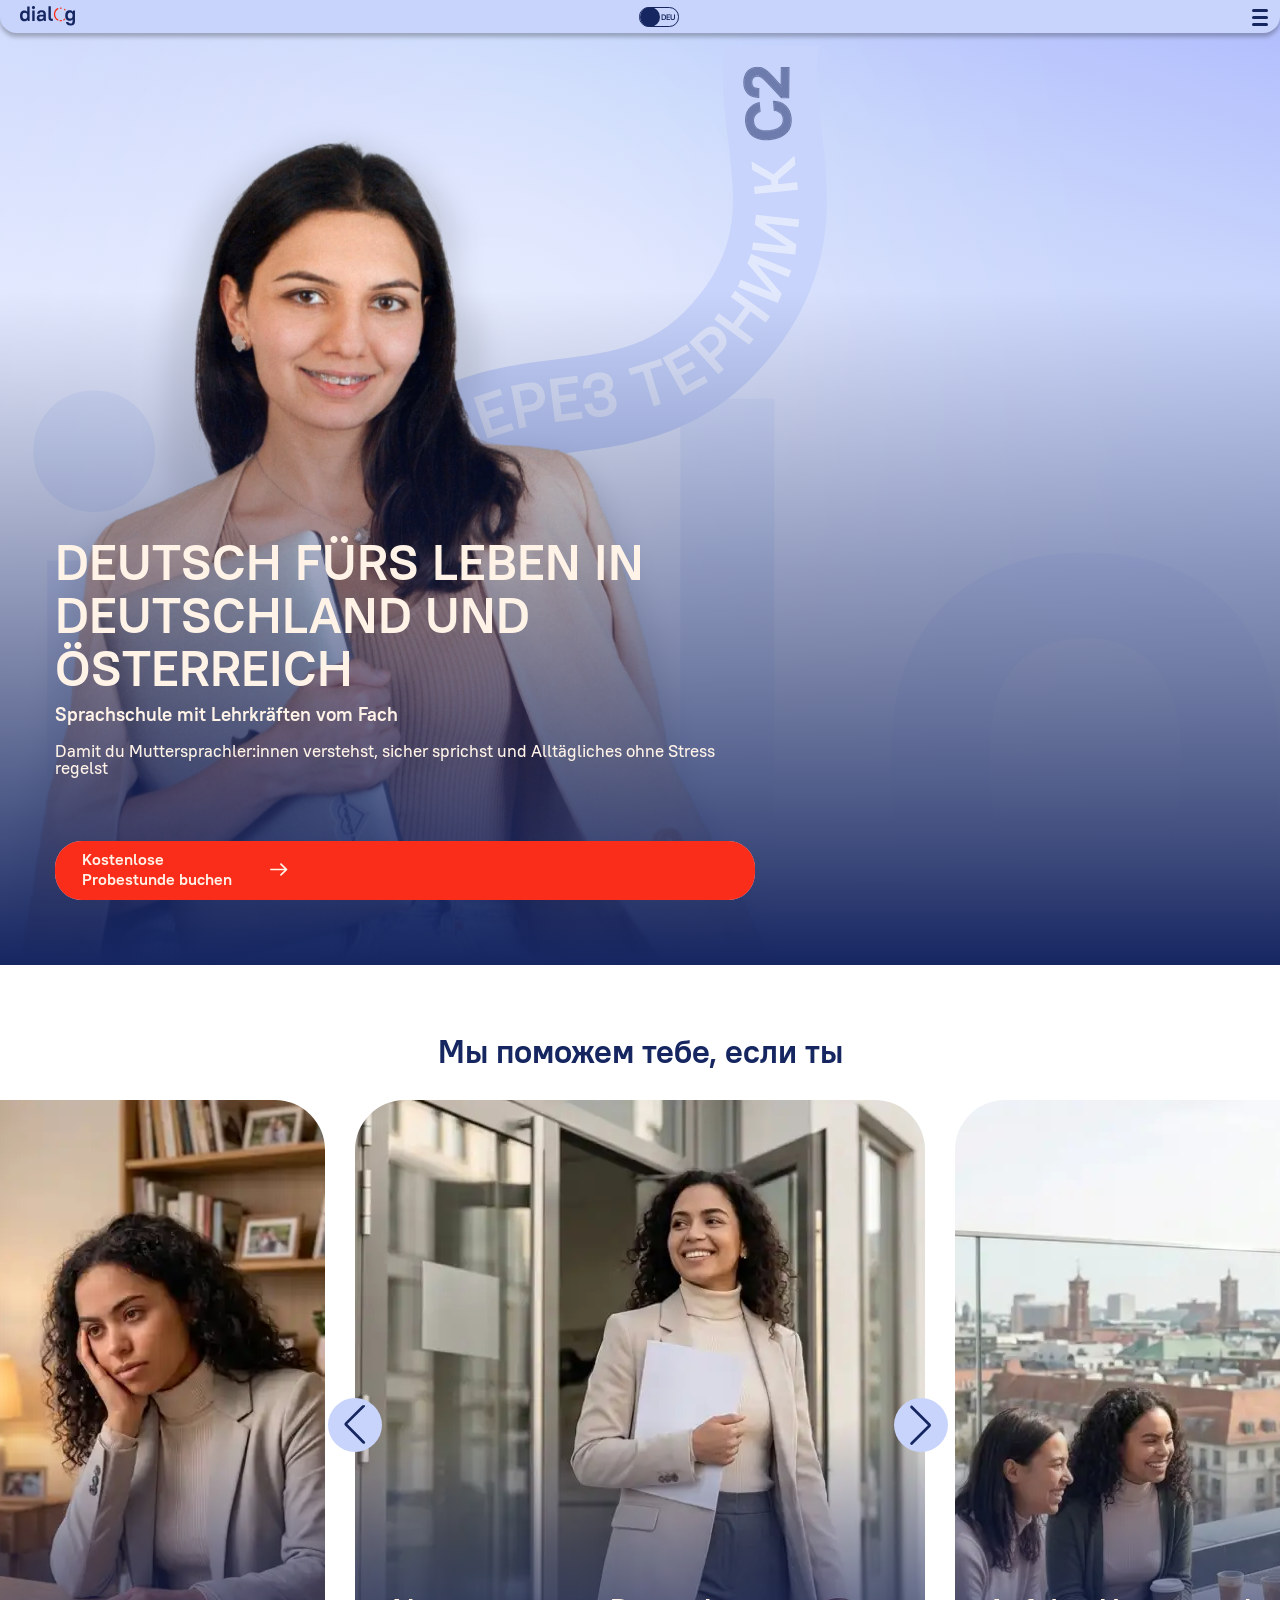
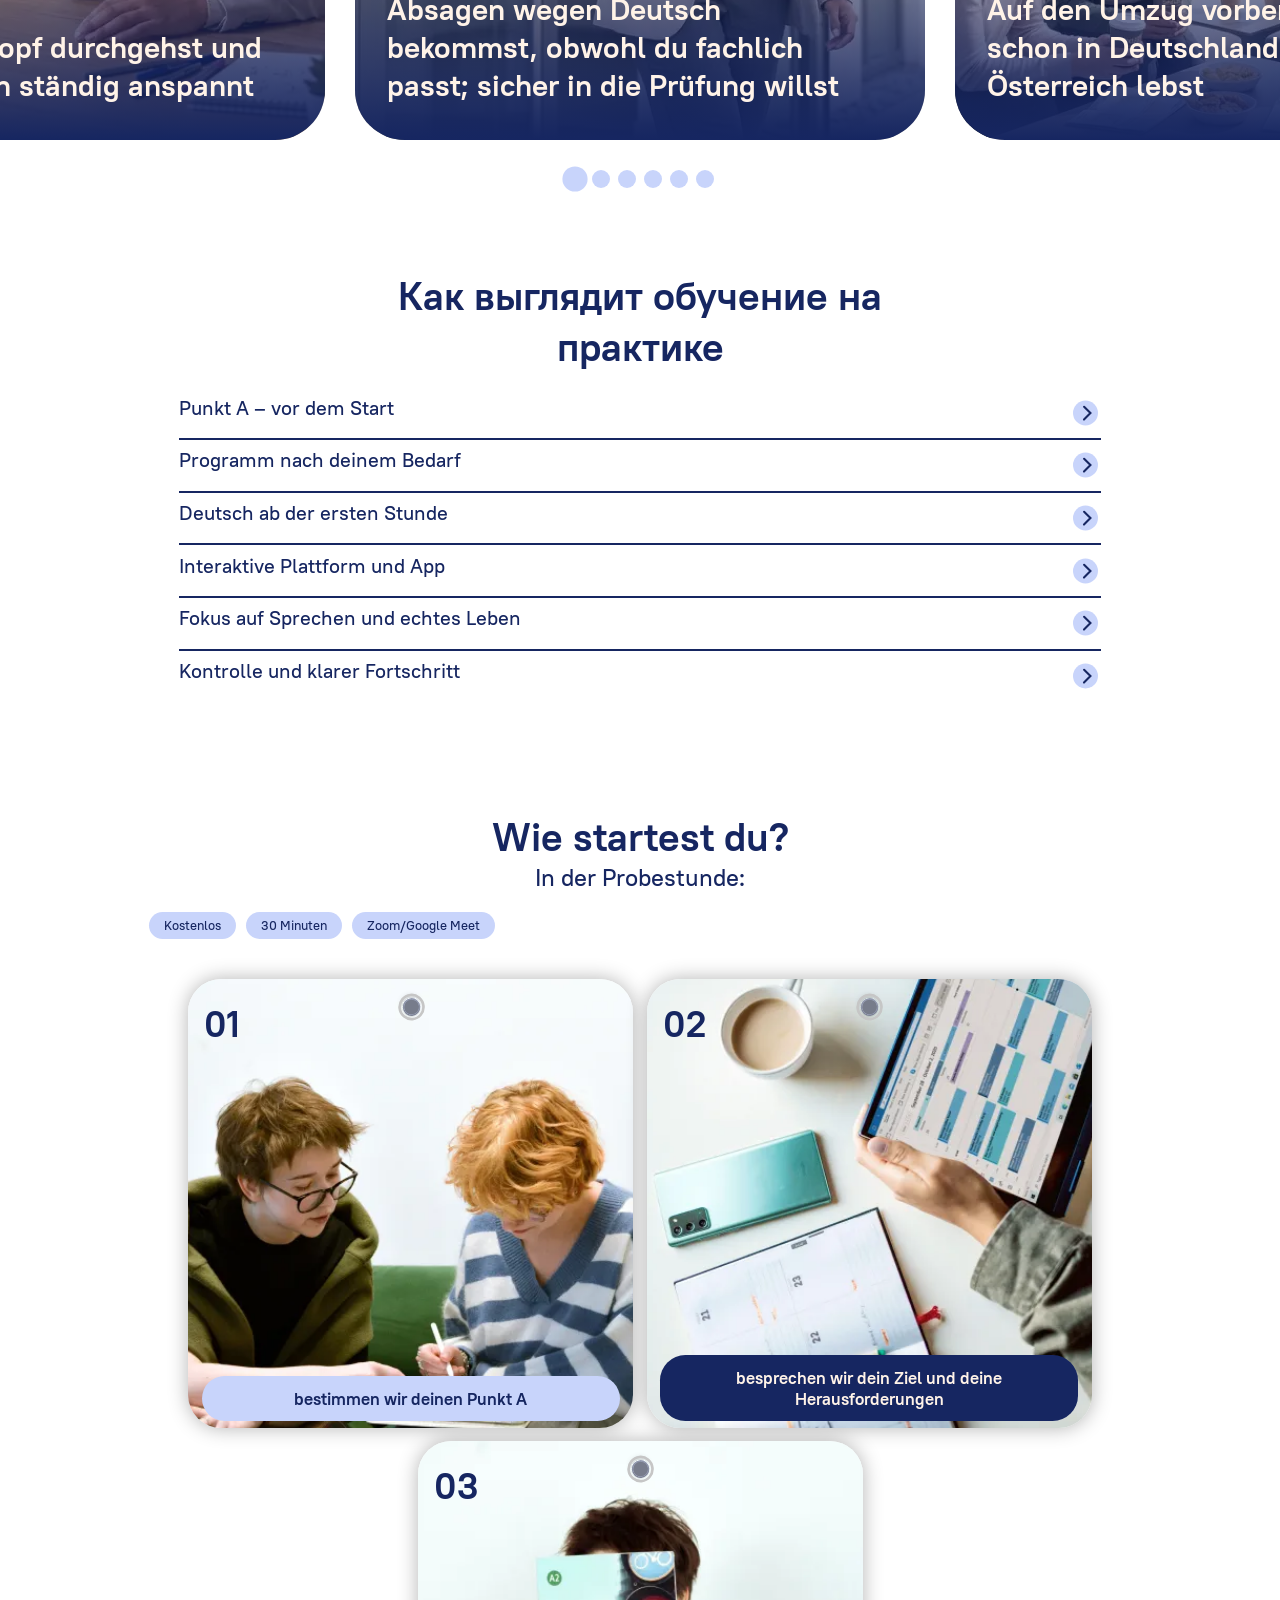
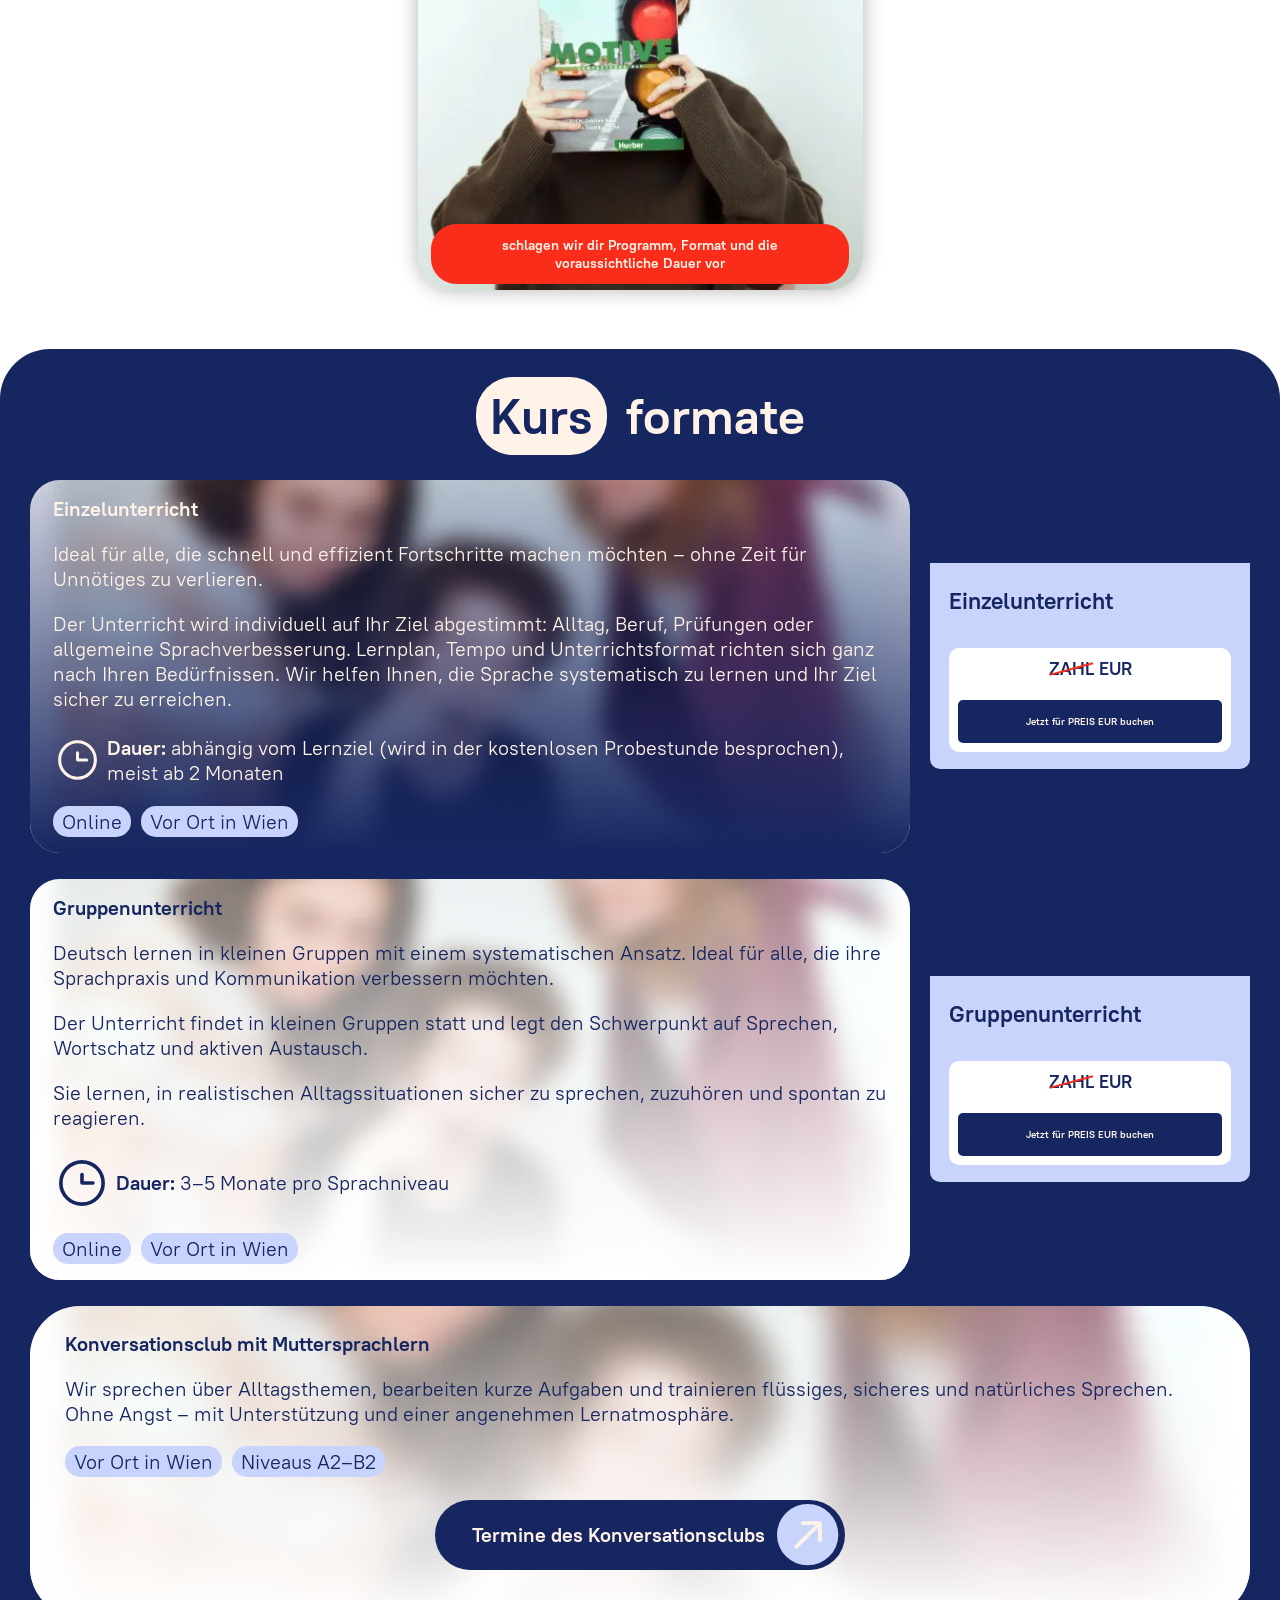
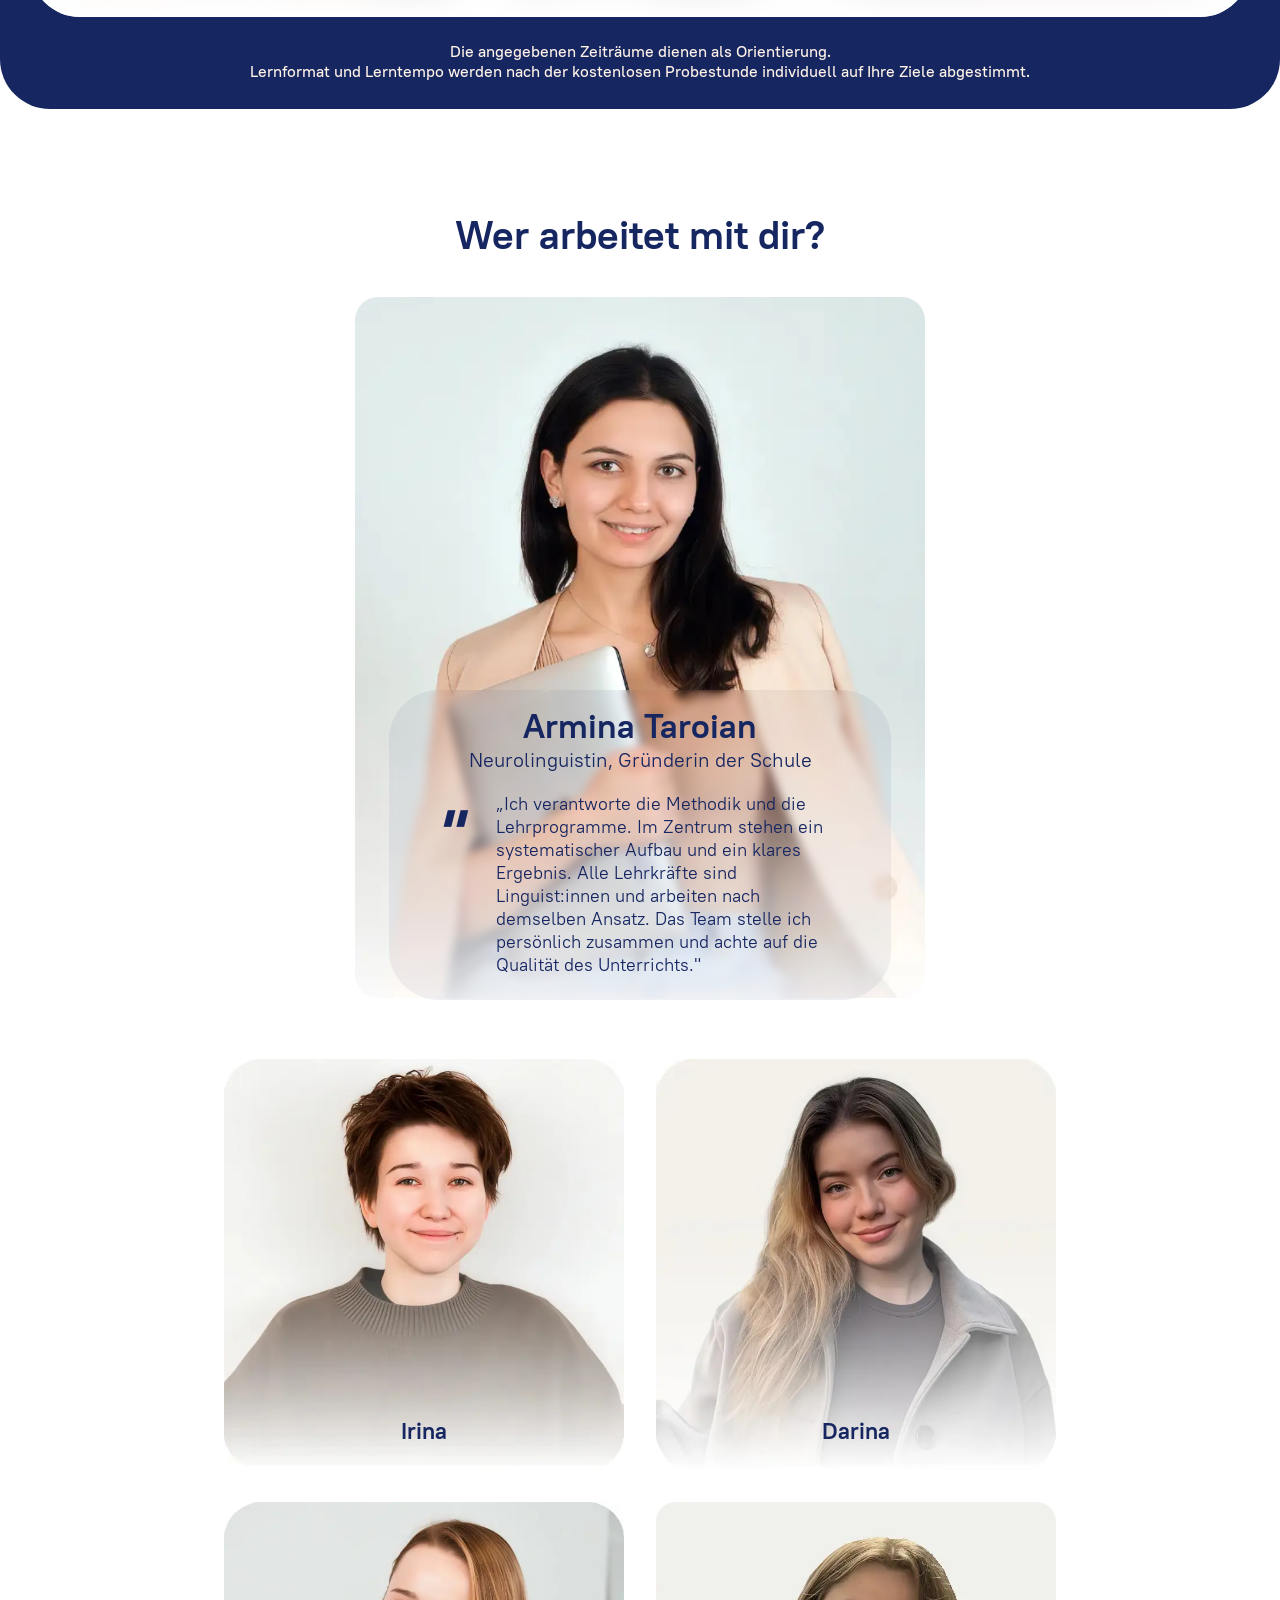
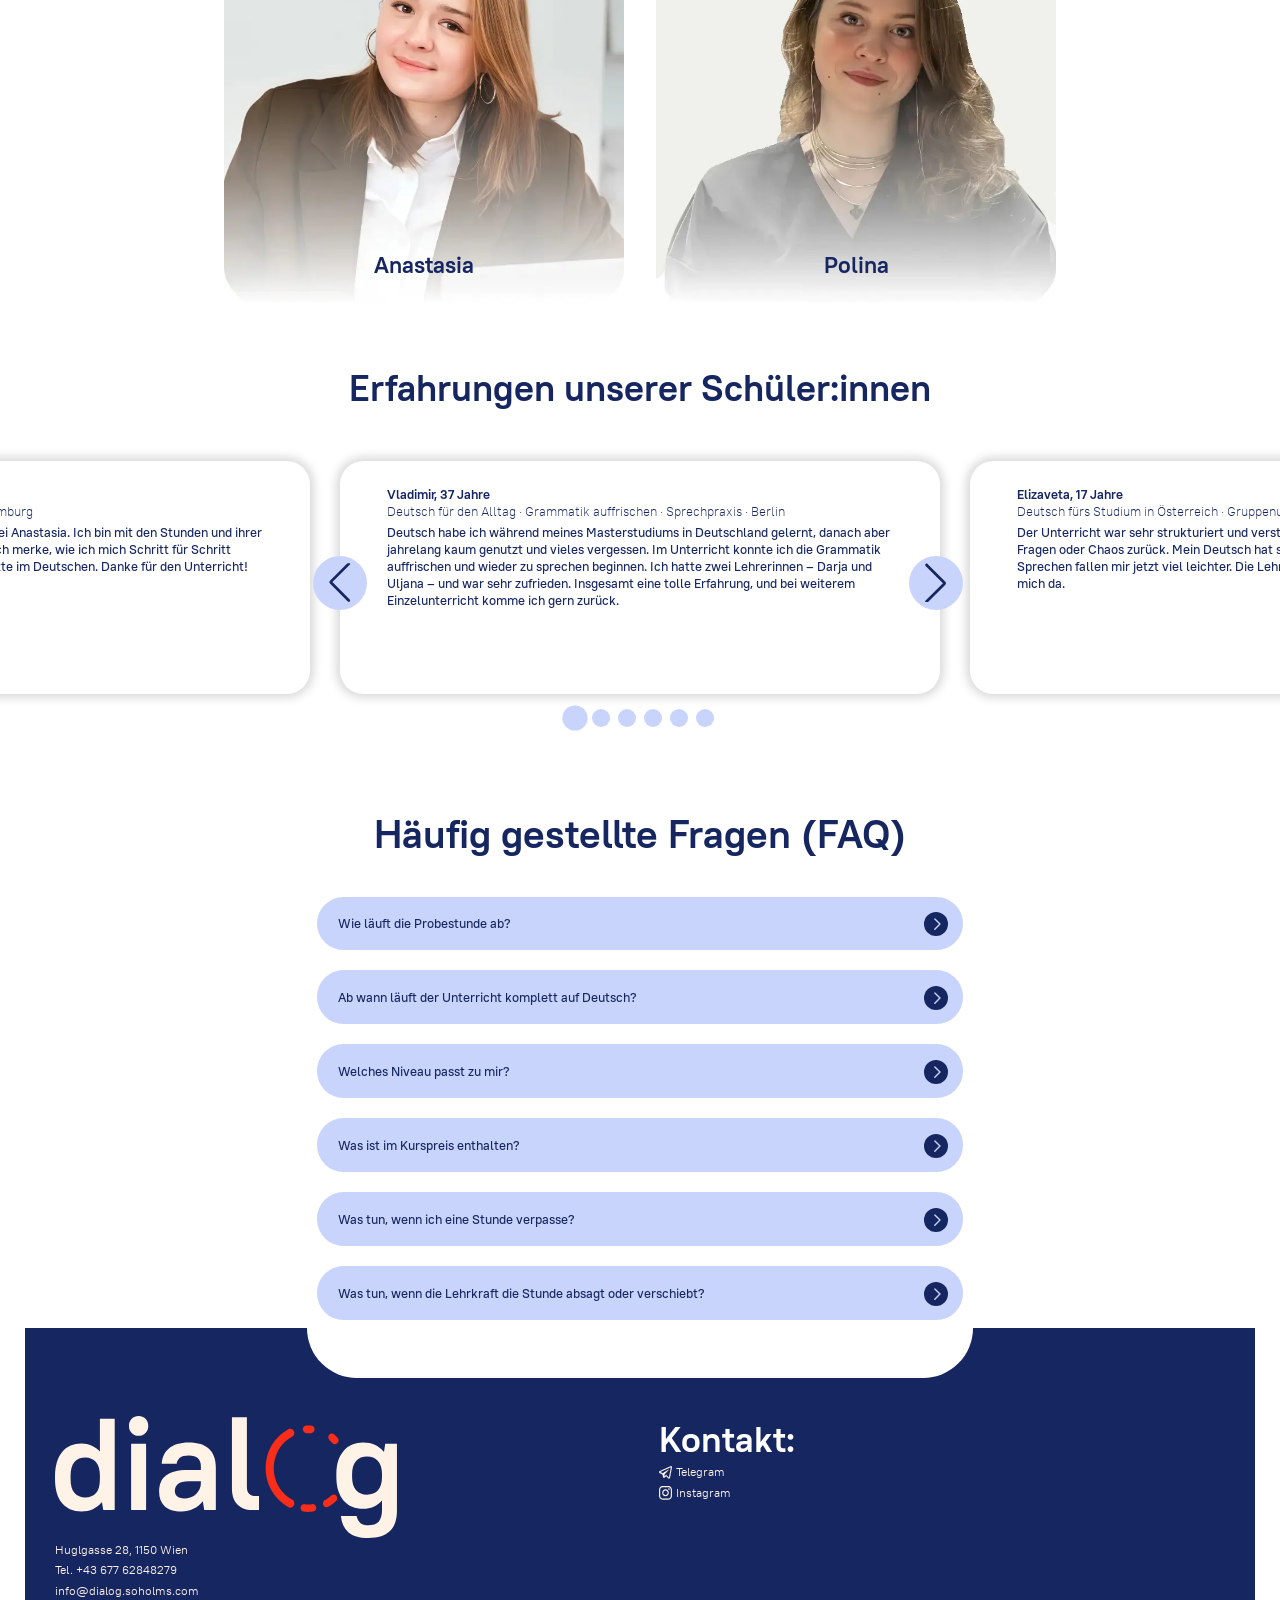
==== commit bb030cc6: "fix imgag" ====
--- a/deu/index.html
+++ b/deu/index.html
@@ -53,7 +53,7 @@
                     <a href="#faq" class="nav__link">FAQ</a>
                 </div>
             </nav>
-            <a class="lang" href="/">
+            <a class="lang" href="/dialog/">
                 deu
             </a>
             <div class="header__mob">
@@ -70,10 +70,10 @@
     <main>
         <section class="hero">
             <div class="hero-bg">
-                <img src="/img/hero-bg.svg" alt="Hero Background Tape">
+                <img src="./img/hero-bg.svg" alt="Hero Background Tape">
             </div>
             <div class="hero-bg-mob">
-                <img src="/img/hero-bg-mob.webp" alt="Hero Background Tape">
+                <img src="./img/hero-bg-mob.webp" alt="Hero Background Tape">
             </div>
             <div class="hero__img">
                 <img src="./img/armina-hero.webp" alt="Школа немецкого языка Dialog — занятия онлайн и в Вене"
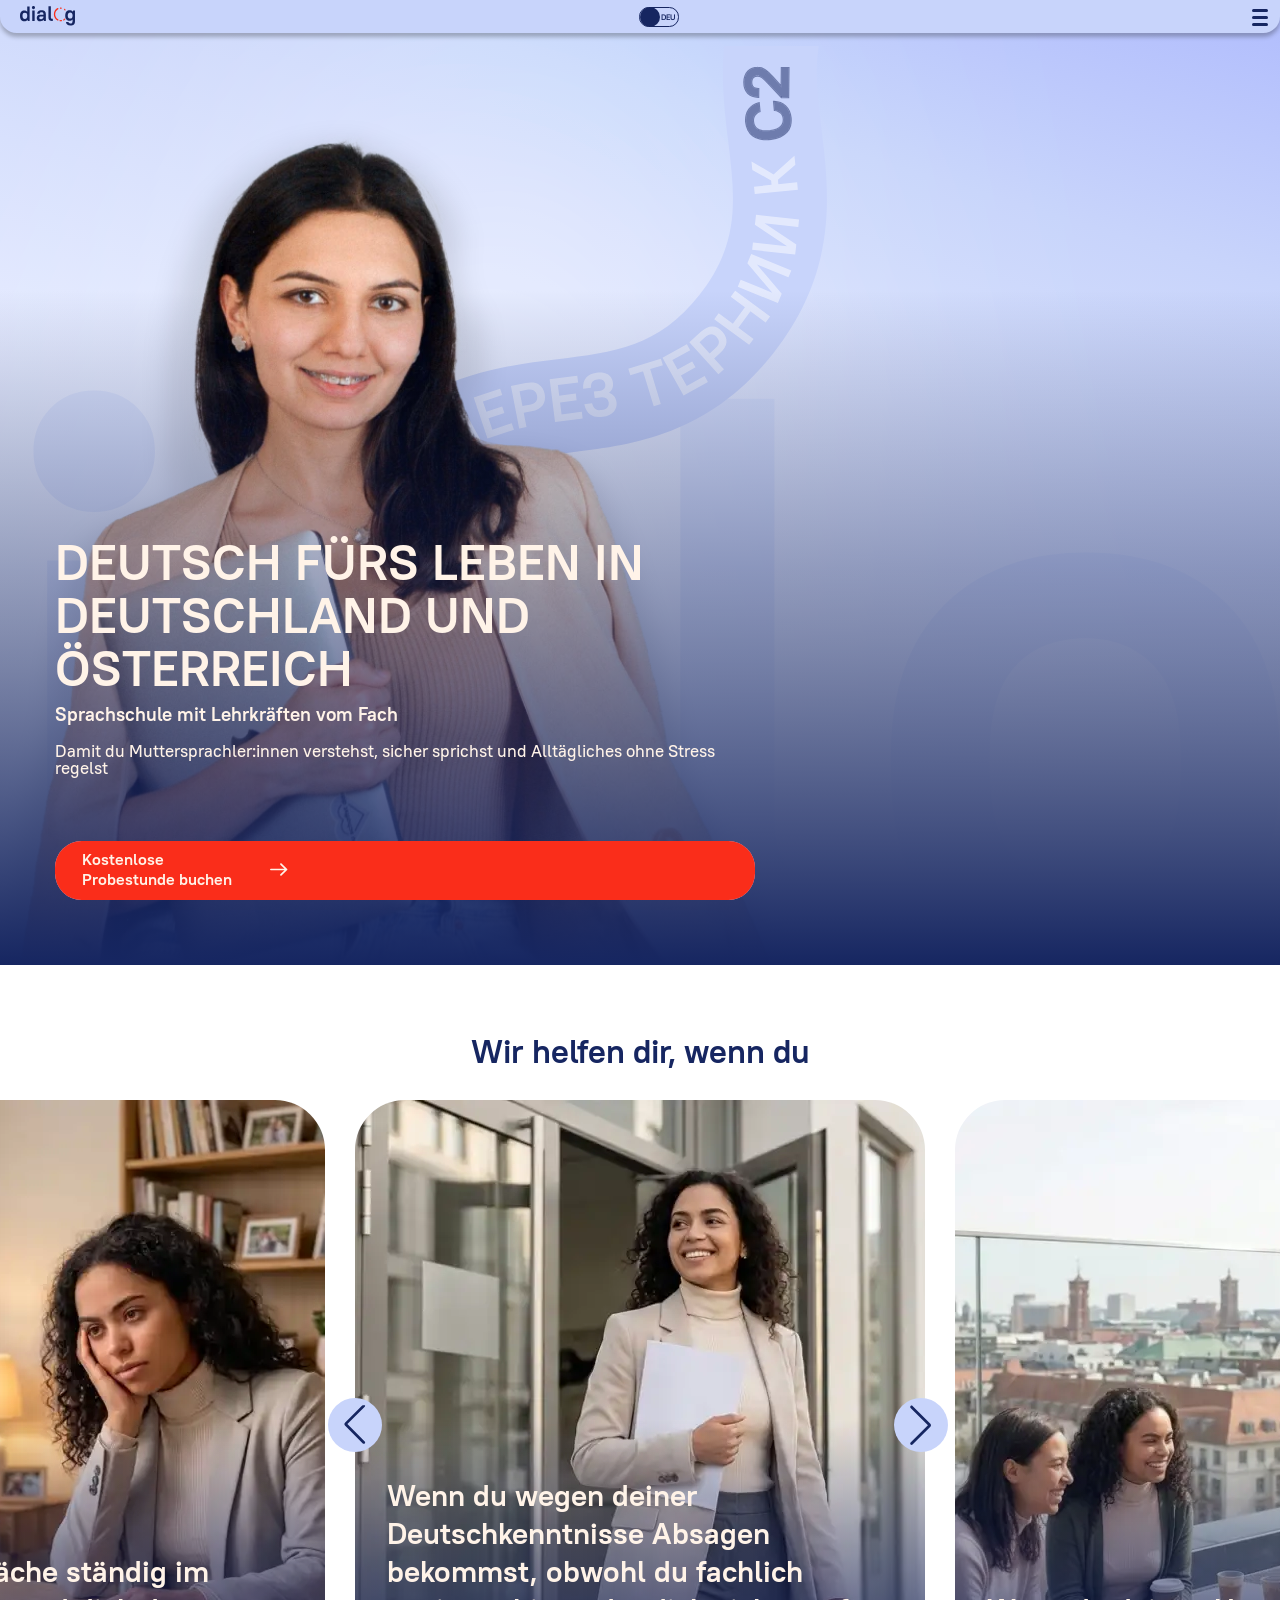
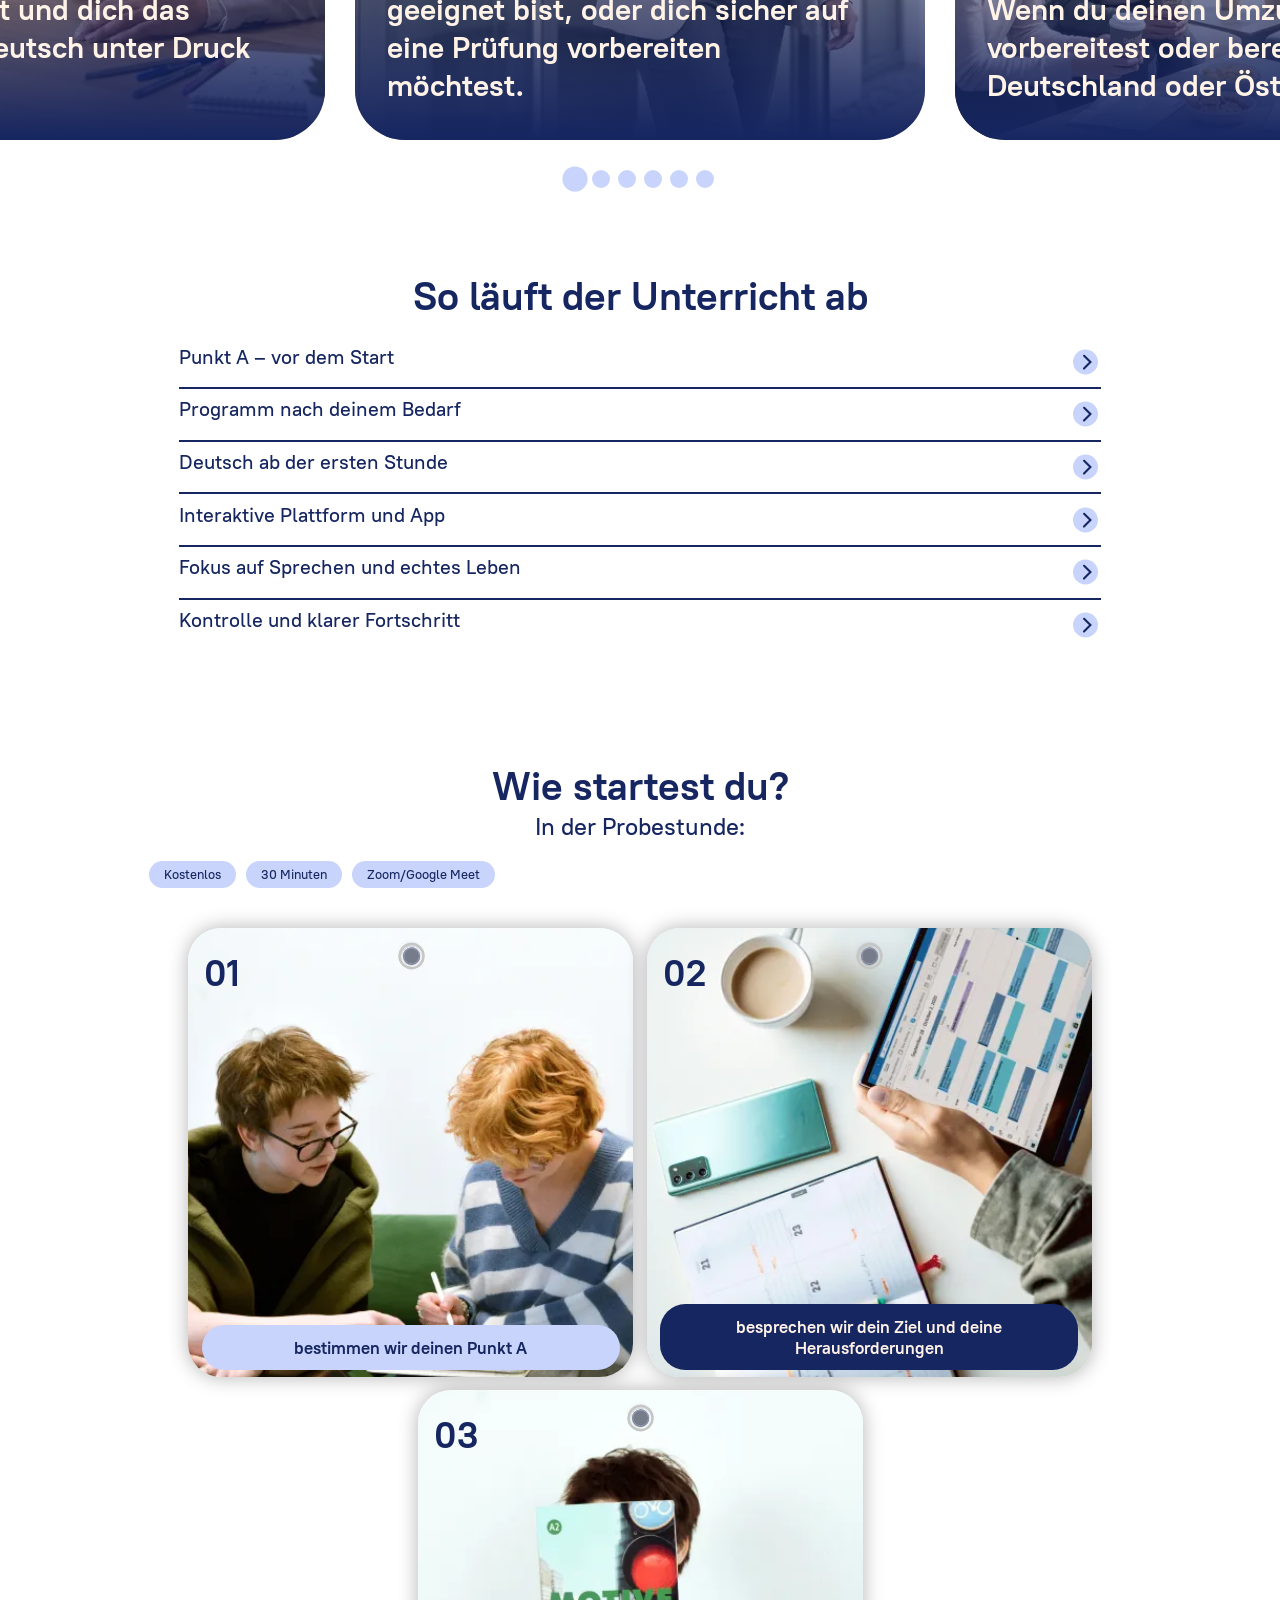
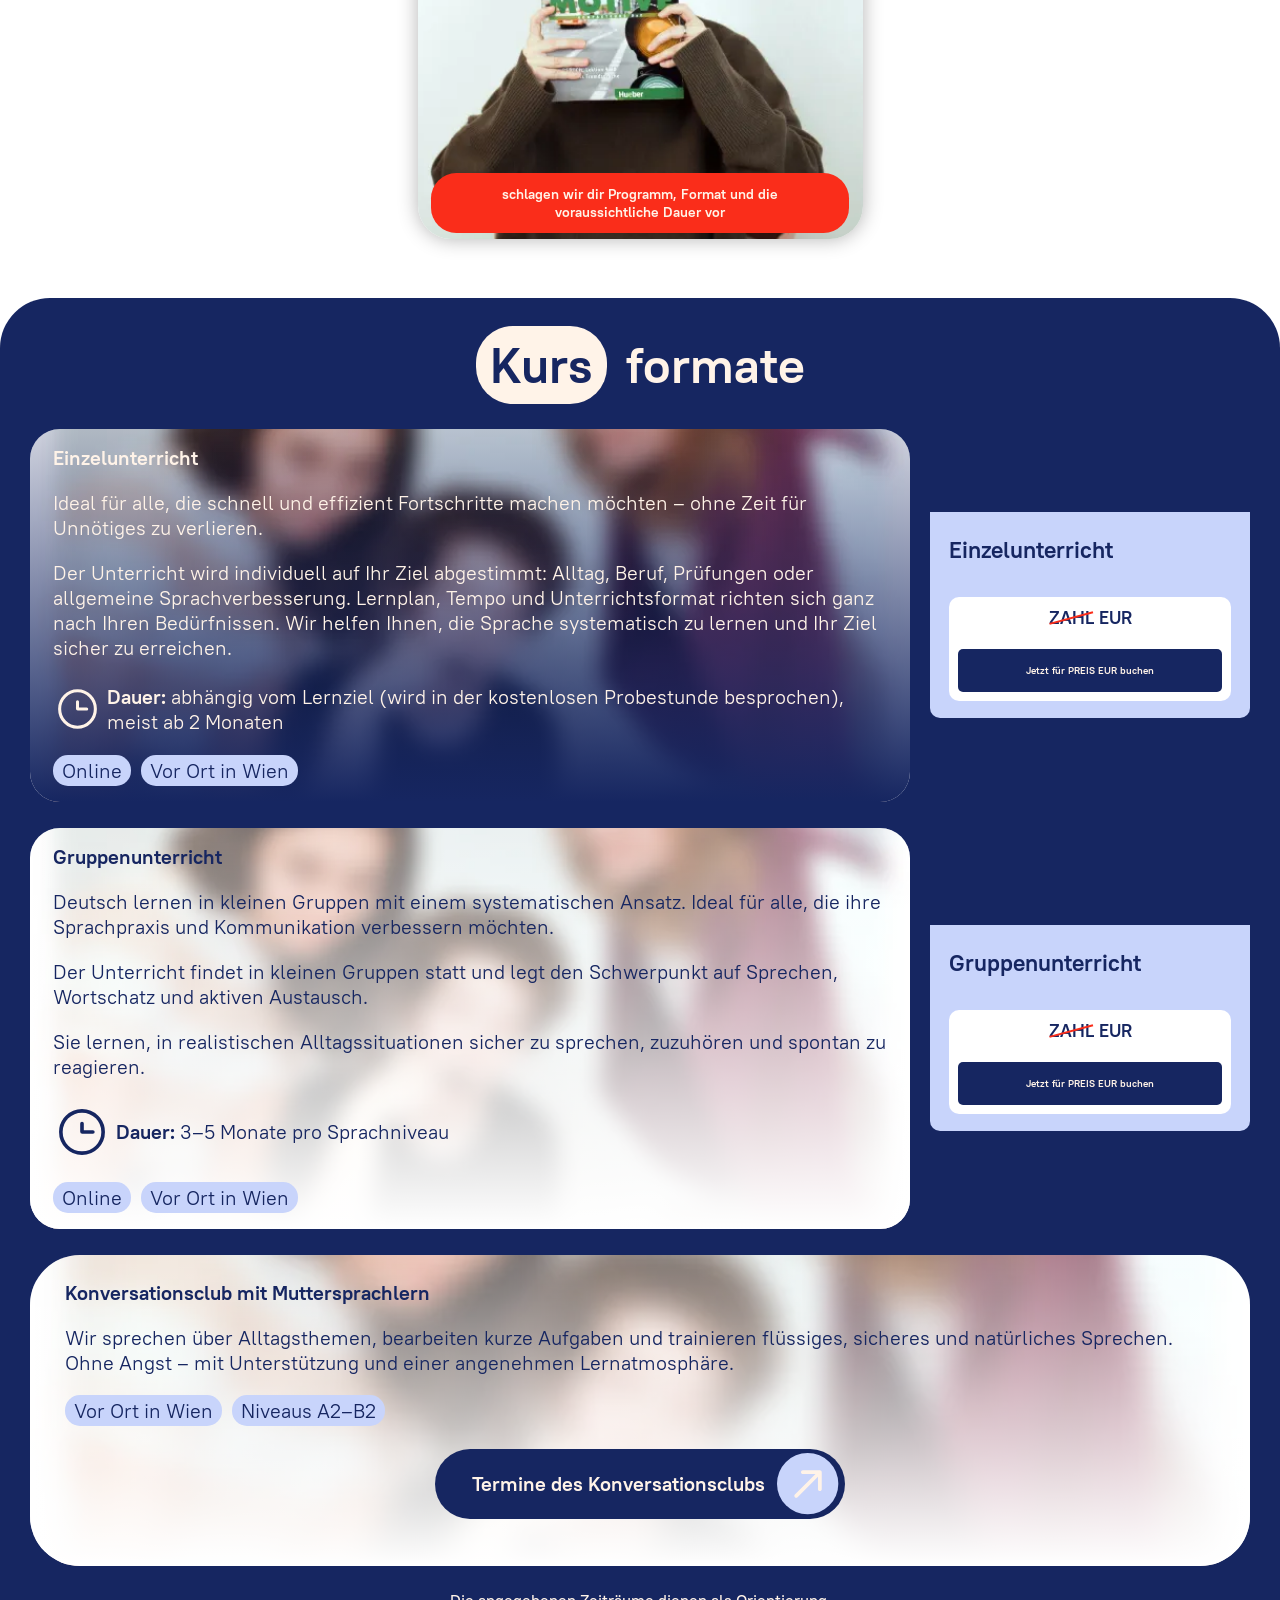
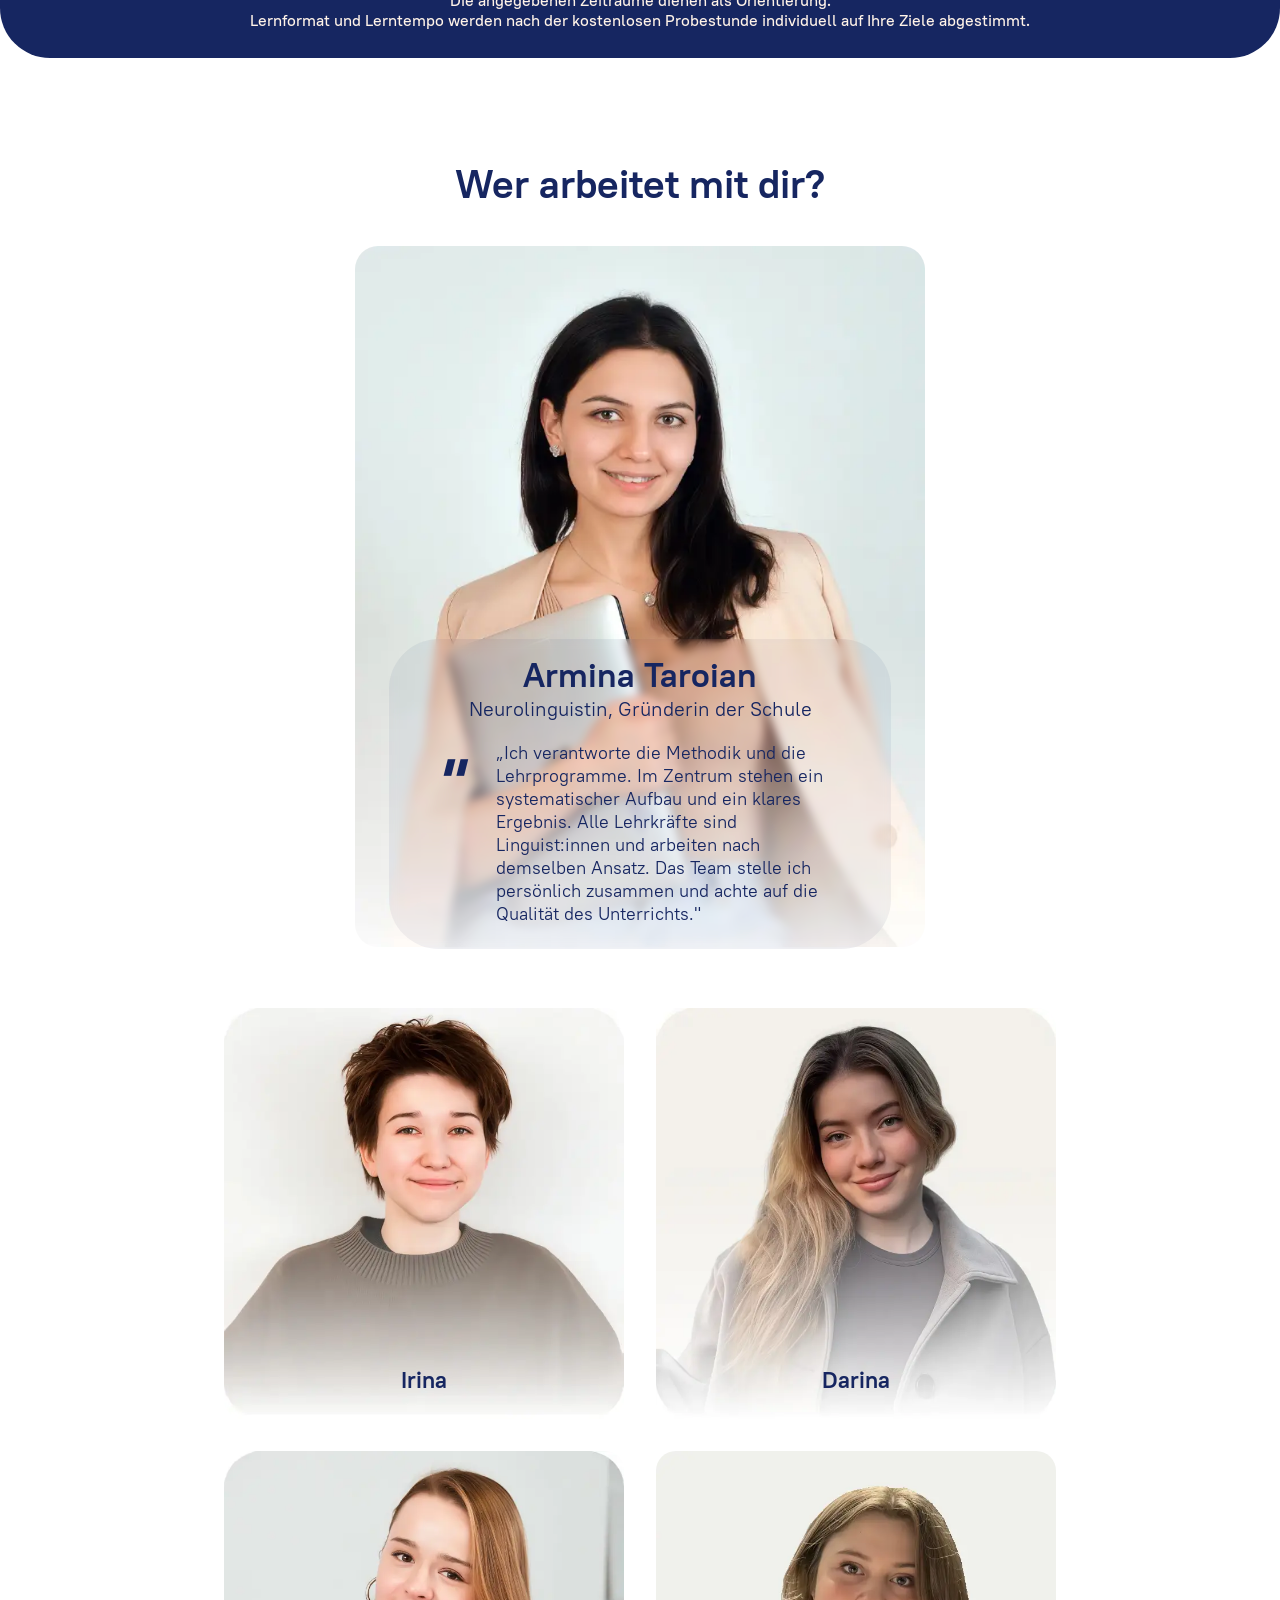
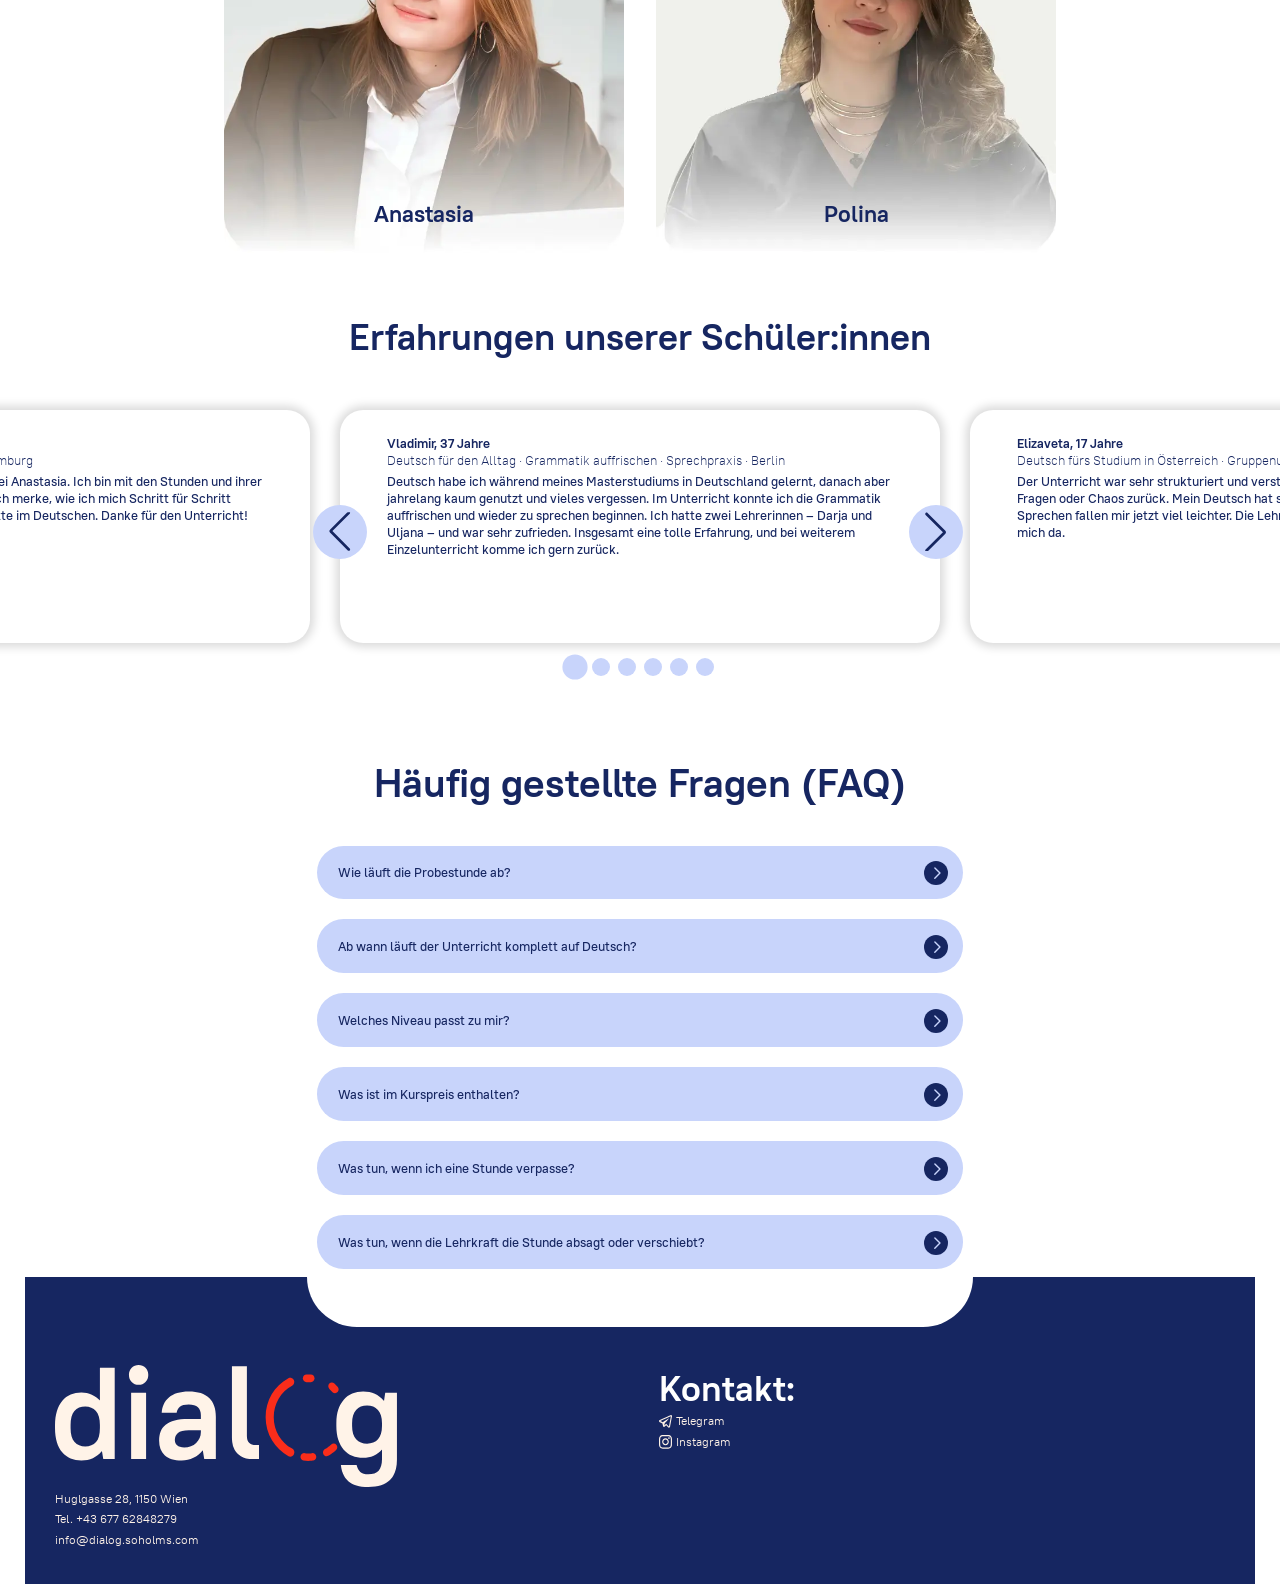
==== commit 7ff740b2: "fix deu lang" ====
--- a/deu/index.html
+++ b/deu/index.html
@@ -43,7 +43,7 @@
     <header class="header active">
         <div class="header__wrap">
             <a href="/" class="logo">
-                <img src="./img/logo.svg" alt="Dialog — школа немецкого языка">
+                <img src="./img/logo.svg" alt="Dialog – Deutschschule">
             </a>
             <nav class="nav">
                 <div class="nav__list">
@@ -58,7 +58,7 @@
             </a>
             <div class="header__mob">
                 <a href="#" class="header__link">Jetzt anmelden</a>
-                <button class="nav__btn" aria-label="Открыть меню">
+                <button class="nav__btn" aria-label="Menü öffne">
                     <span></span>
                     <span></span>
                     <span></span>
@@ -76,7 +76,7 @@
                 <img src="./img/hero-bg-mob.webp" alt="Hero Background Tape">
             </div>
             <div class="hero__img">
-                <img src="./img/armina-hero.webp" alt="Школа немецкого языка Dialog — занятия онлайн и в Вене"
+                <img src="./img/armina-hero.webp" alt="Deutschschule Dialog – Deutschkurse online und in Wien."
                     fetchpriority="high">
             </div>
 
@@ -133,44 +133,59 @@
             </div>
         </section>
         <section class="help-mob">
-            <h2 class="help-mob__title">Мы поможем тебе, если ты </h2>
+            <h2 class="help-mob__title">Wir helfen dir, wenn du</h2>
             <div class="help-mob__wrap">
                 <div class="swiper help-mob__swiper">
                     <div class="swiper-wrapper">
-                        <div class="swiper-slide">
-                            <img src="./img/mob/help-1.webp" alt="Подготовка к экзамену по немецкому языку">
-                            <p class="help-mob__desc">Absagen wegen Deutsch bekommst, obwohl du fachlich passt; sicher
-                                in die Prüfung willst</p>
-                        </div>
-                        <div class="swiper-slide">
-                            <img src="./img/mob/help-2.webp" alt="Немецкий язык для жизни в Германии и Австрии">
-                            <p class="help-mob__desc">Auf den Umzug vorbereitest oder schon in Deutschland oder
-                                Österreich lebst</p>
-                        </div>
-                        <div class="swiper-slide">
-                            <img src="./img/mob/help-3.webp" alt="Разговорная практика немецкого языка">
-                            <p class="help-mob__desc">Gespräche im Kopf durchgehst und die Sprache dich ständig anspannt
+
+                        <div class="swiper-slide">
+                            <img src="./img/mob/help-1.webp" alt="Vorbereitung auf Deutschprüfungen">
+                            <p class="help-mob__desc">
+                                Wenn du wegen deiner Deutschkenntnisse Absagen bekommst, obwohl du fachlich geeignet
+                                bist, oder dich sicher auf eine Prüfung vorbereiten möchtest.
                             </p>
                         </div>
-                        <div class="swiper-slide">
-                            <img src="./img/mob/help-1.webp" alt="Подготовка к экзамену по немецкому языку">
-                            <p class="help-mob__desc">Absagen wegen Deutsch bekommst, obwohl du fachlich passt; sicher
-                                in die Prüfung willst</p>
-                        </div>
-                        <div class="swiper-slide">
-                            <img src="./img/mob/help-2.webp" alt="Немецкий язык для жизни в Германии и Австрии">
-                            <p class="help-mob__desc">Auf den Umzug vorbereitest oder schon in Deutschland oder
-                                Österreich lebst</p>
-                        </div>
-                        <div class="swiper-slide">
-                            <img src="./img/mob/help-3.webp" alt="Разговорная практика немецкого языка">
-                            <p class="help-mob__desc">Gespräche im Kopf durchgehst und die Sprache dich ständig anspannt
+
+                        <div class="swiper-slide">
+                            <img src="./img/mob/help-2.webp" alt="Deutsch für das Leben in Österreich und Deutschland">
+                            <p class="help-mob__desc">
+                                Wenn du deinen Umzug vorbereitest oder bereits in Deutschland oder Österreich lebst.
                             </p>
                         </div>
 
-
-
-                    </div>
+                        <div class="swiper-slide">
+                            <img src="./img/mob/help-3.webp" alt="Konversationstraining auf Deutsch">
+                            <p class="help-mob__desc">
+                                Wenn du Gespräche ständig im Kopf durchgehst und dich das Sprechen auf Deutsch unter
+                                Druck setzt.
+                            </p>
+                        </div>
+
+                        <div class="swiper-slide">
+                            <img src="./img/mob/help-1.webp" alt="Vorbereitung auf Deutschprüfungen">
+                            <p class="help-mob__desc">
+                                Wenn du wegen deiner Deutschkenntnisse Absagen bekommst, obwohl du fachlich geeignet
+                                bist, oder dich sicher auf eine Prüfung vorbereiten möchtest.
+                            </p>
+                        </div>
+
+                        <div class="swiper-slide">
+                            <img src="./img/mob/help-2.webp" alt="Deutsch für das Leben in Österreich und Deutschland">
+                            <p class="help-mob__desc">
+                                Wenn du deinen Umzug vorbereitest oder bereits in Deutschland oder Österreich lebst.
+                            </p>
+                        </div>
+
+                        <div class="swiper-slide">
+                            <img src="./img/mob/help-3.webp" alt="Konversationstraining auf Deutsch">
+                            <p class="help-mob__desc">
+                                Wenn du Gespräche ständig im Kopf durchgehst und dich das Sprechen auf Deutsch unter
+                                Druck setzt.
+                            </p>
+                        </div>
+
+                    </div>
+
                     <div class="swiper-button-prev"></div>
                     <div class="swiper-button-next"></div>
                     <div class="swiper-pagination"></div>
@@ -186,7 +201,7 @@
                     <span>Unterricht bei uns ab</span>
                 </h2>
                 <h2 class="step__title-mob">
-                    Как выглядит обучение на практике
+                    So läuft der Unterricht ab
                 </h2>
                 <div class="step-wrap">
                     <div class="step__col">
@@ -569,7 +584,8 @@
             <div class="work__wrap">
                 <div class="work__left">
                     <div class="work__img">
-                        <img src="./img/armina.webp" alt="Армина Тароян — нейролингвист, основательница школы Dialog">
+                        <img src="./img/armina.webp"
+                            alt="Armina Taroian – Neurolinguistin und Gründerin der Deutschschule Dialog">
                     </div>
                     <div class="work__text">
                         <h2>Armina Taroian</h2>
@@ -591,12 +607,14 @@
                     </h2>
                     <div class="work__content">
                         <span>"</span>
-                        <p>Я отвечаю за методику и программы обучения.
-                            В основе — системность и понятный результат.
+                        <p>
+                            Ich bin für unsere Lehrmethodik und die Entwicklung der Lernprogramme verantwortlich.
+                            Im Mittelpunkt stehen ein klarer Aufbau und nachhaltige Lernerfolge.
                             <br>
                             <br>
-                            Все преподаватели — лингвисты и работают по единому подходу.<br>
-                            Я лично подбираю команду и слежу за качеством обучения.
+                            Alle unsere Lehrkräfte sind qualifizierte Sprachwissenschaftler:innen und unterrichten nach
+                            einem einheitlichen Konzept.<br>
+                            Ich stelle das Team persönlich zusammen und achte auf die hohe Qualität des Unterrichts.
                         </p>
                     </div>
                 </div>
@@ -604,22 +622,29 @@
             <div class="swiper work__slider">
                 <div class="swiper-wrapper">
                     <div class="work__item swiper-slide">
-                        <img src="./img/irina.webp" alt="Ирина — преподаватель немецкого, уровни А1–В1, Goethe, ÖSD">
+                        <img src="./img/irina.webp"
+                            alt="Irina – Deutschlehrerin für die Niveaus A1 bis B1, Goethe- und ÖSD-Prüfungsvorbereitung">
                         <h3>Irina</h3>
                         <p>A1–B1 · Goethe · ÖSD</p>
                     </div>
+
                     <div class="work__item swiper-slide">
-                        <img src="./img/darina.webp" alt="Дарина — преподаватель немецкого В2+, ÖIF, Австрия">
+                        <img src="./img/darina.webp"
+                            alt="Darina – Deutschlehrerin für B2 und höher, ÖIF-Prüfungsvorbereitung, Österreich">
                         <h3>Darina</h3>
                         <p>B2+ · ÖIF · Österreich</p>
                     </div>
+
                     <div class="work__item swiper-slide">
-                        <img src="./img/anastasia.webp" alt="Анастасия — преподаватель немецкого с нуля, ÖIF, Германия">
+                        <img src="./img/anastasia.webp"
+                            alt="Anastasia – Deutschlehrerin für Anfänger, ÖIF-Prüfungsvorbereitung, Deutschland">
                         <h3>Anastasia</h3>
                         <p>Ab null · ÖIF · Deutschland</p>
                     </div>
+
                     <div class="work__item swiper-slide">
-                        <img src="./img/polina.webp" alt="Полина — преподаватель немецкого В1, ÖIF, DTZ, Австрия">
+                        <img src="./img/polina.webp"
+                            alt="Polina – Deutschlehrerin für B1, ÖIF- und DTZ-Prüfungsvorbereitung, Österreich">
                         <h3>Polina</h3>
                         <p>B1 · ÖIF · DTZ · Österreich</p>
                     </div>
@@ -908,11 +933,11 @@
 {
   "@context": "https://schema.org",
   "@type": "EducationalOrganization",
-  "name": "Dialog — Школа немецкого языка",
-  "url": "https://dialog.soholms.com",
+  "name": "Dialog – Deutschschule in Wien",
+  "url": "https://dialog.soholms.com/deu/",
   "logo": "https://dialog.soholms.com/img/logo.svg",
   "image": "https://dialog.soholms.com/img/og-image.jpg",
-  "description": "Школа немецкого языка в Вене. Индивидуальные и групповые занятия онлайн и очно. Подготовка к ÖIF, Goethe, ÖSD.",
+  "description": "Deutschschule in Wien. Einzel- und Gruppenunterricht online und vor Ort. Vorbereitung auf ÖIF-, Goethe- und ÖSD-Prüfungen.",
   "address": {
     "@type": "PostalAddress",
     "streetAddress": "Huglgasse 28",
@@ -928,30 +953,30 @@
   ],
   "hasOfferCatalog": {
     "@type": "OfferCatalog",
-    "name": "Форматы обучения",
+    "name": "Kursformate",
     "itemListElement": [
       {
         "@type": "Offer",
         "itemOffered": {
           "@type": "Course",
-          "name": "Индивидуальные занятия немецким",
-          "description": "Индивидуальные онлайн и очные занятия немецким языком под вашу задачу"
+          "name": "Einzelunterricht",
+          "description": "Individueller Deutschunterricht online oder vor Ort – abgestimmt auf Ihre persönlichen Lernziele."
         }
       },
       {
         "@type": "Offer",
         "itemOffered": {
           "@type": "Course",
-          "name": "Групповые занятия немецким",
-          "description": "Занятия в небольших группах с фокусом на речь и живое взаимодействие"
+          "name": "Gruppenunterricht",
+          "description": "Deutschkurse in kleinen Gruppen mit Fokus auf Kommunikation, Wortschatz und aktives Sprechen."
         }
       },
       {
         "@type": "Offer",
         "itemOffered": {
           "@type": "Course",
-          "name": "Книжный клуб с лингвистом",
-          "description": "Развитие немецкого языка через чтение современных книг"
+          "name": "Konversationsclub mit Muttersprachler:innen",
+          "description": "Verbessern Sie Ihr Deutsch durch Gespräche über Alltagsthemen in einer entspannten Atmosphäre."
         }
       }
     ]
@@ -965,50 +990,50 @@
   "mainEntity": [
     {
       "@type": "Question",
-      "name": "Как проходит пробное занятие?",
+      "name": "Wie läuft die kostenlose Probestunde ab?",
       "acceptedAnswer": {
         "@type": "Answer",
-        "text": "Пробное занятие — это вводный урок, на котором вы познакомитесь с преподавателем и нашей методикой обучения, определите текущий уровень немецкого. Продолжительность: 30 минут. Стоимость: бесплатно."
+        "text": "In der kostenlosen Probestunde lernen Sie Ihre Lehrkraft und unsere Unterrichtsmethode kennen. Außerdem bestimmen wir Ihr aktuelles Deutschniveau. Dauer: 30 Minuten. Die Probestunde ist kostenlos."
       }
     },
     {
       "@type": "Question",
-      "name": "Когда начинается обучение полностью на немецком?",
+      "name": "Ab wann findet der Unterricht vollständig auf Deutsch statt?",
       "acceptedAnswer": {
         "@type": "Answer",
-        "text": "Начиная с уровня А2, занятия проходят полностью на немецком языке. Преподаватель при необходимости объясняет ключевые моменты на русском."
+        "text": "Ab dem Niveau A2 findet der Unterricht vollständig auf Deutsch statt. Falls nötig, erklärt die Lehrkraft wichtige Inhalte zusätzlich auf Russisch."
       }
     },
     {
       "@type": "Question",
-      "name": "Какой уровень мне подойдёт?",
+      "name": "Welcher Kurs passt zu meinem Sprachniveau?",
       "acceptedAnswer": {
         "@type": "Answer",
-        "text": "На пробном занятии мы определим ваши цели и проведём диагностику уровня. По итогам вы получите рекомендации по программе обучения."
+        "text": "Während der kostenlosen Probestunde besprechen wir Ihre Ziele und testen Ihr aktuelles Sprachniveau. Anschließend empfehlen wir Ihnen den passenden Kurs."
       }
     },
     {
       "@type": "Question",
-      "name": "Что входит в стоимость обучения?",
+      "name": "Was ist im Kurspreis enthalten?",
       "acceptedAnswer": {
         "@type": "Answer",
-        "text": "В стоимость входят: занятия (групповые 90 минут или 8/24 индивидуальных по 60 минут), составление программы, доступ к платформе, все учебные материалы, чат с преподавателем и поддержка."
+        "text": "Im Kurspreis enthalten sind der Unterricht (Gruppenkurse: 90 Minuten oder 8 bzw. 24 Einzelstunden à 60 Minuten), ein individueller Lernplan, Zugang zur Lernplattform, alle Unterrichtsmaterialien, ein Chat mit der Lehrkraft sowie persönliche Betreuung."
       }
     },
     {
       "@type": "Question",
-      "name": "Что делать, если я пропущу занятие?",
+      "name": "Was passiert, wenn ich eine Unterrichtsstunde verpasse?",
       "acceptedAnswer": {
         "@type": "Answer",
-        "text": "В группе — запись урока доступна через 30–45 минут после окончания. Индивидуально — сообщите об отмене заранее. Отмена менее чем за 12 часов считается проведённым занятием."
+        "text": "Bei Gruppenkursen steht die Aufzeichnung etwa 30 bis 45 Minuten nach Unterrichtsende zur Verfügung. Einzelstunden können verschoben werden, wenn die Absage rechtzeitig erfolgt. Bei einer Absage weniger als 12 Stunden vor Unterrichtsbeginn gilt die Stunde als durchgeführt."
       }
     },
     {
       "@type": "Question",
-      "name": "Что делать, если преподаватель отменил или перенёс урок?",
+      "name": "Was passiert, wenn die Lehrkraft eine Unterrichtsstunde absagt oder verschiebt?",
       "acceptedAnswer": {
         "@type": "Answer",
-        "text": "При отмене со стороны преподавателя менее чем за 12 часов ученик получает одно бесплатное занятие. Напишите в поддержку через Telegram."
+        "text": "Falls die Lehrkraft den Unterricht weniger als 12 Stunden vorher absagt, erhalten Sie eine zusätzliche kostenlose Unterrichtsstunde. Bitte kontaktieren Sie unseren Support über Telegram."
       }
     }
   ]
@@ -1022,8 +1047,8 @@
     {
       "@type": "ListItem",
       "position": 1,
-      "name": "Главная",
-      "item": "https://dialog.soholms.com/"
+      "name": "Startseite",
+      "item": "https://dialog.soholms.com/deu/"
     }
   ]
 }
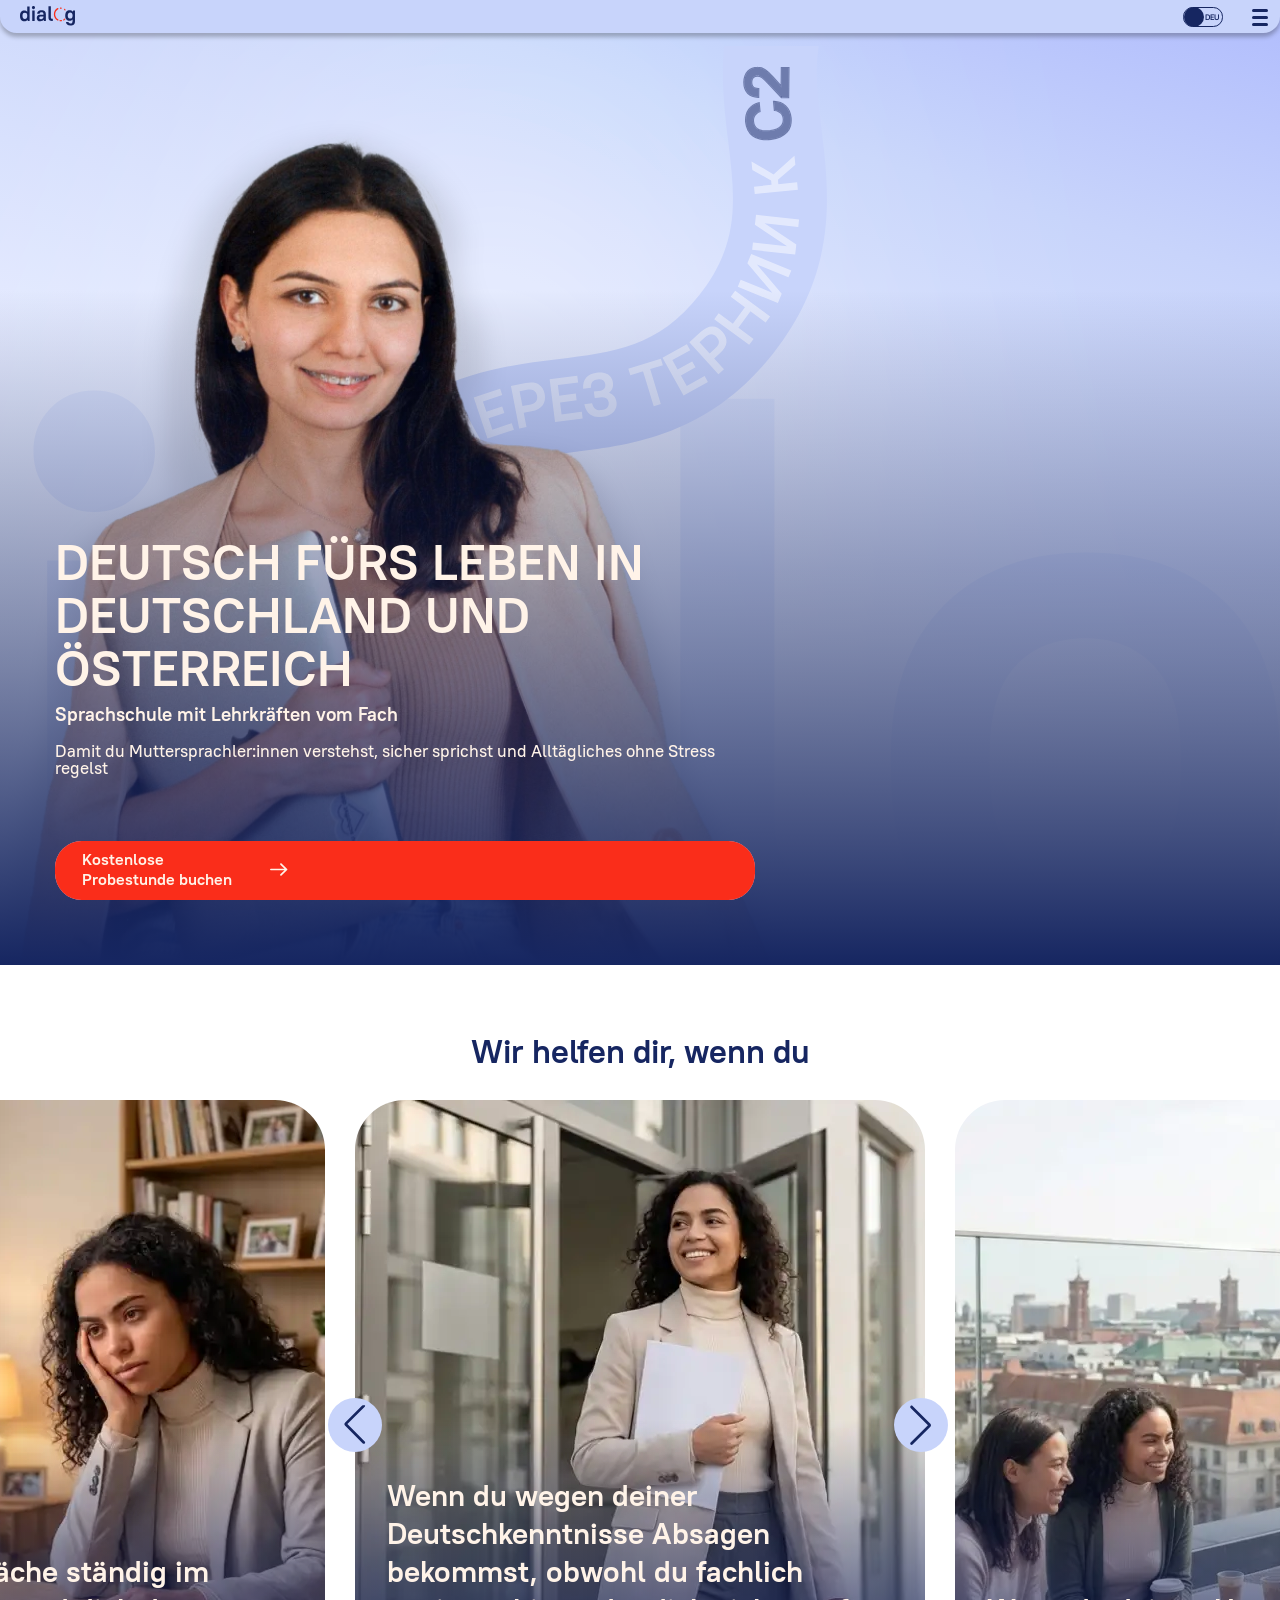
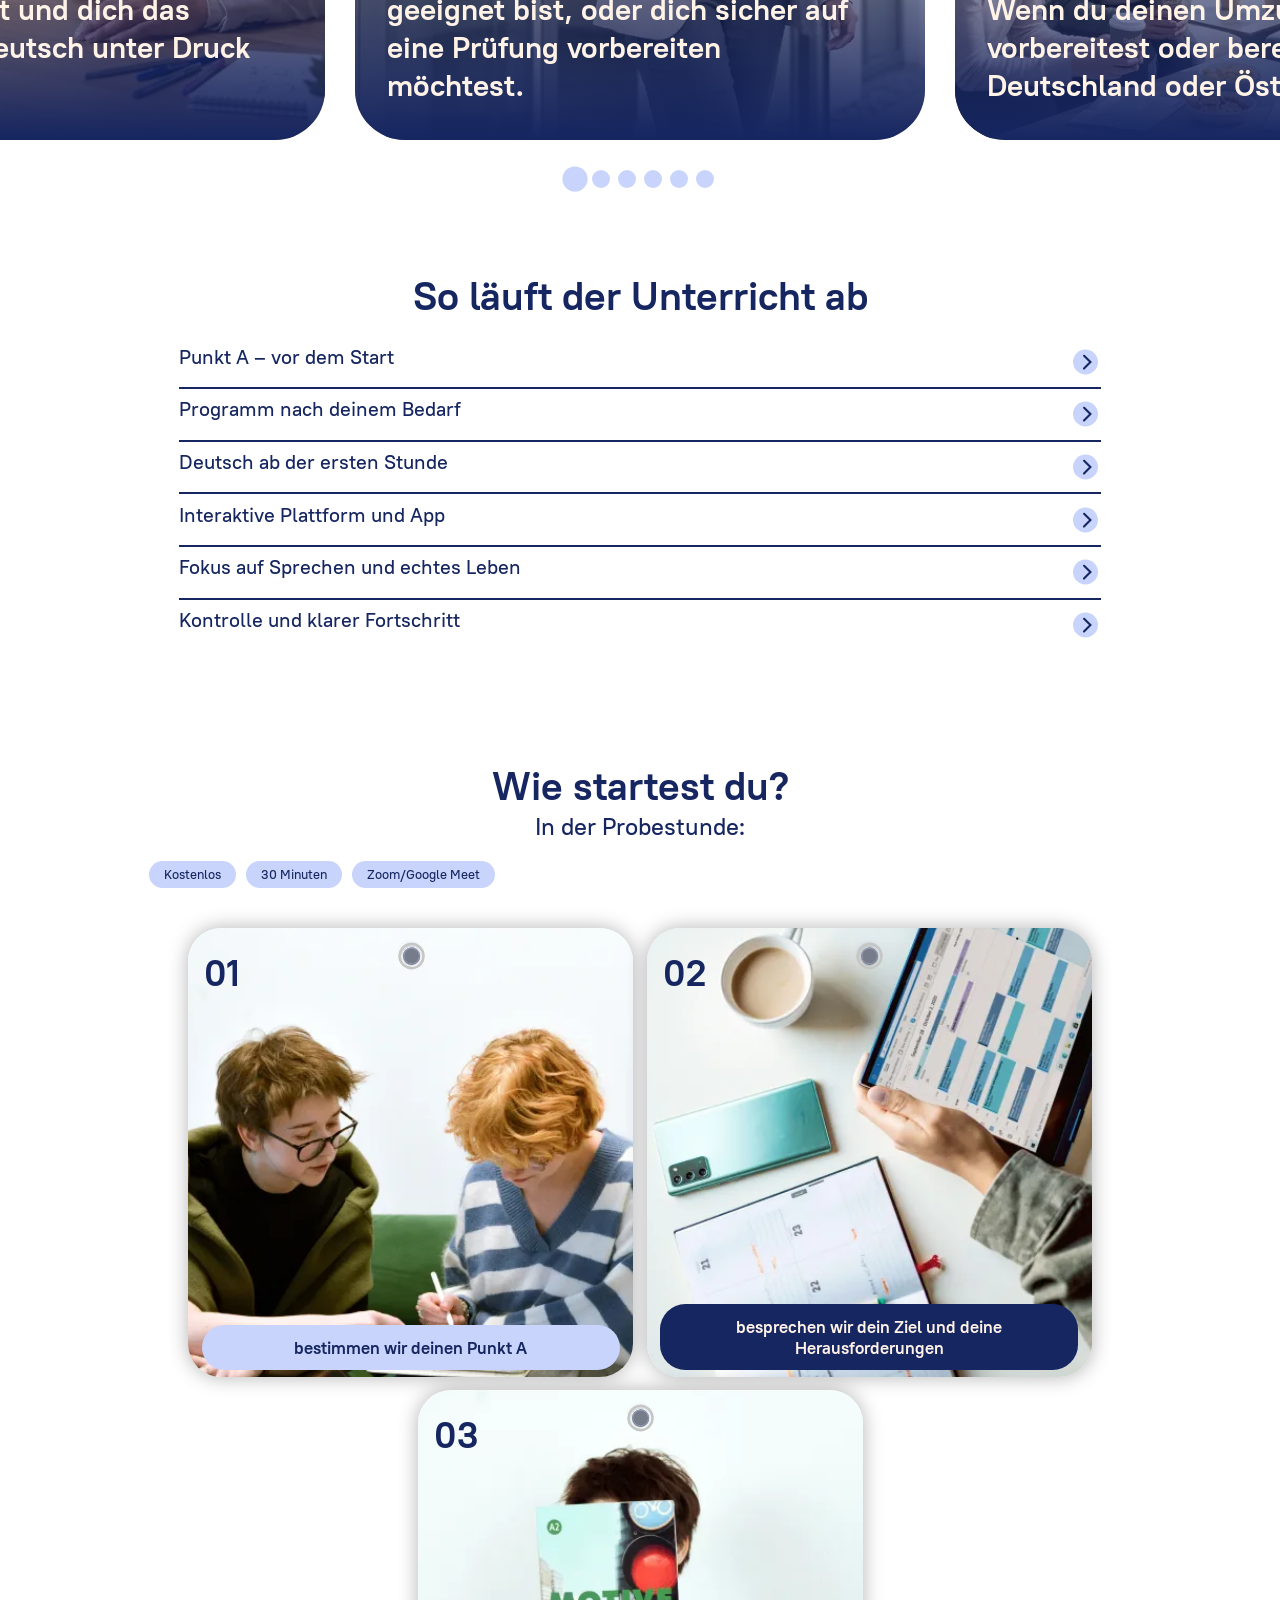
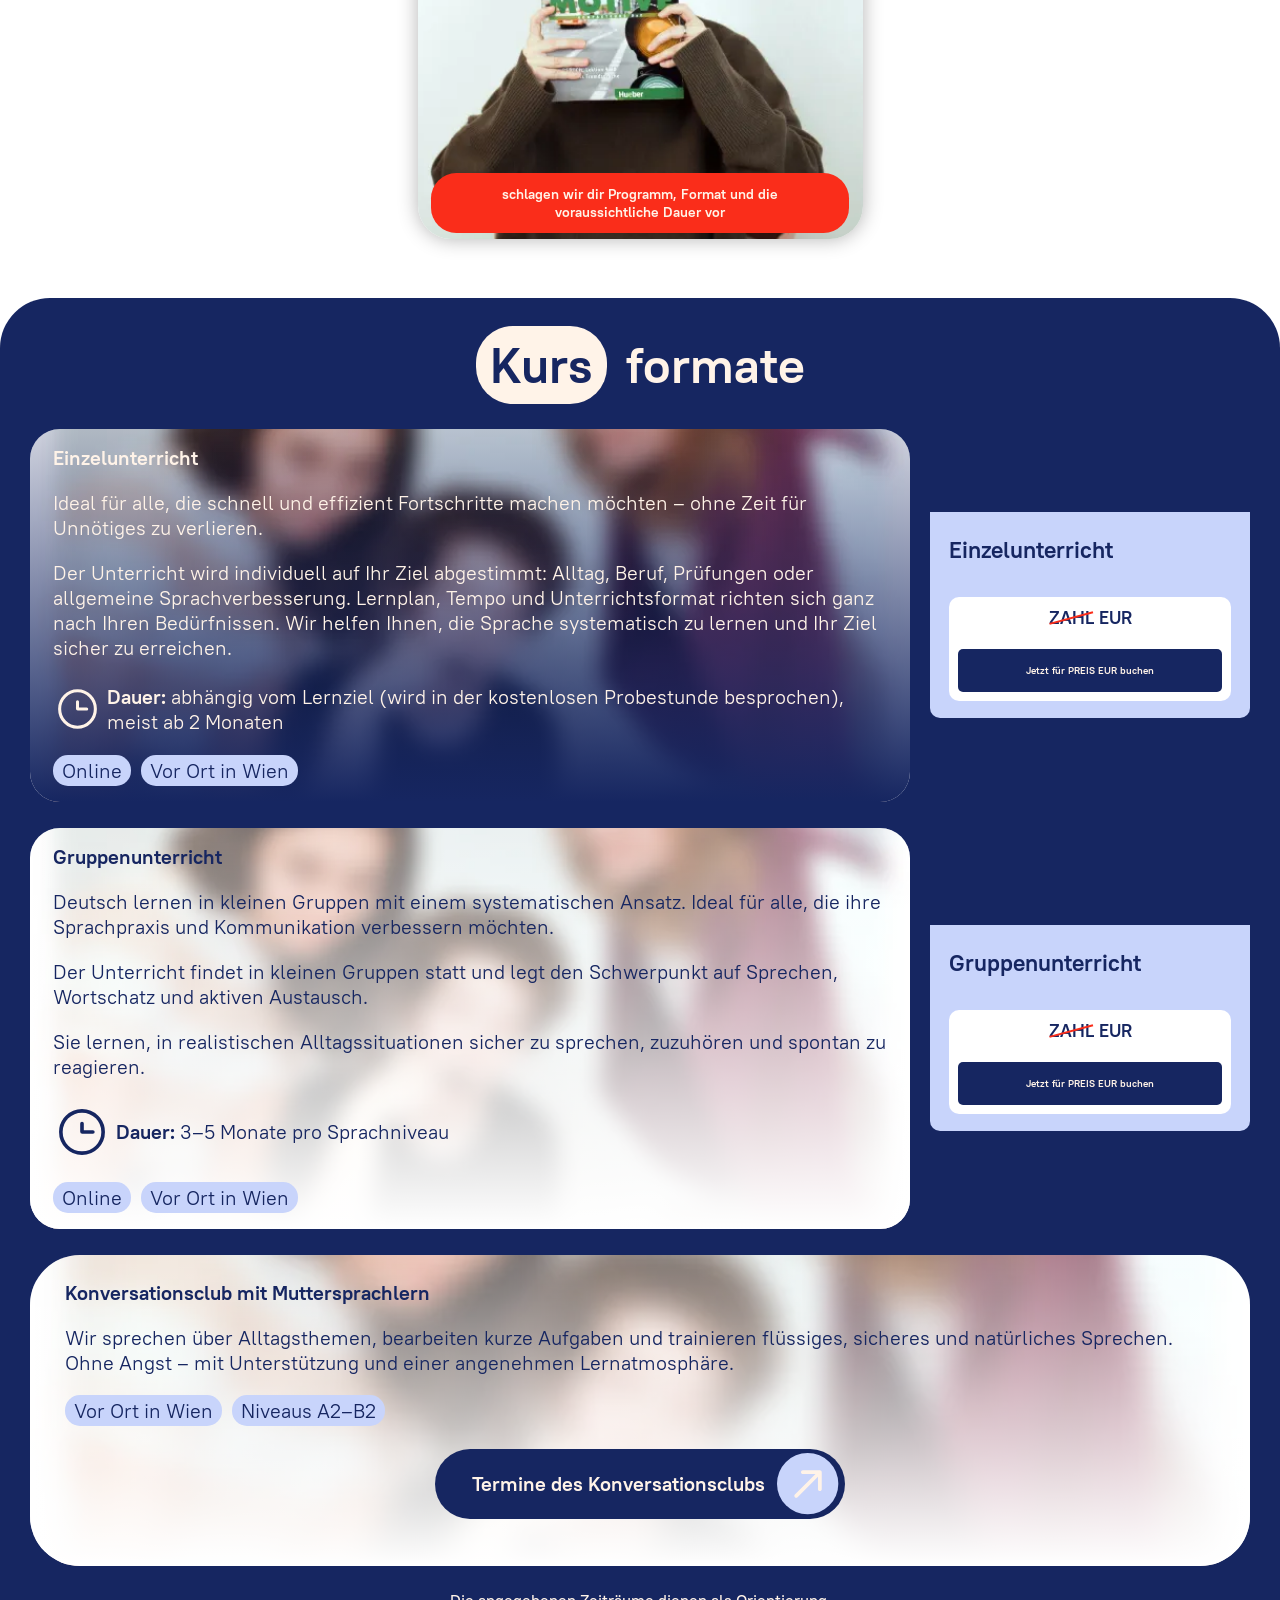
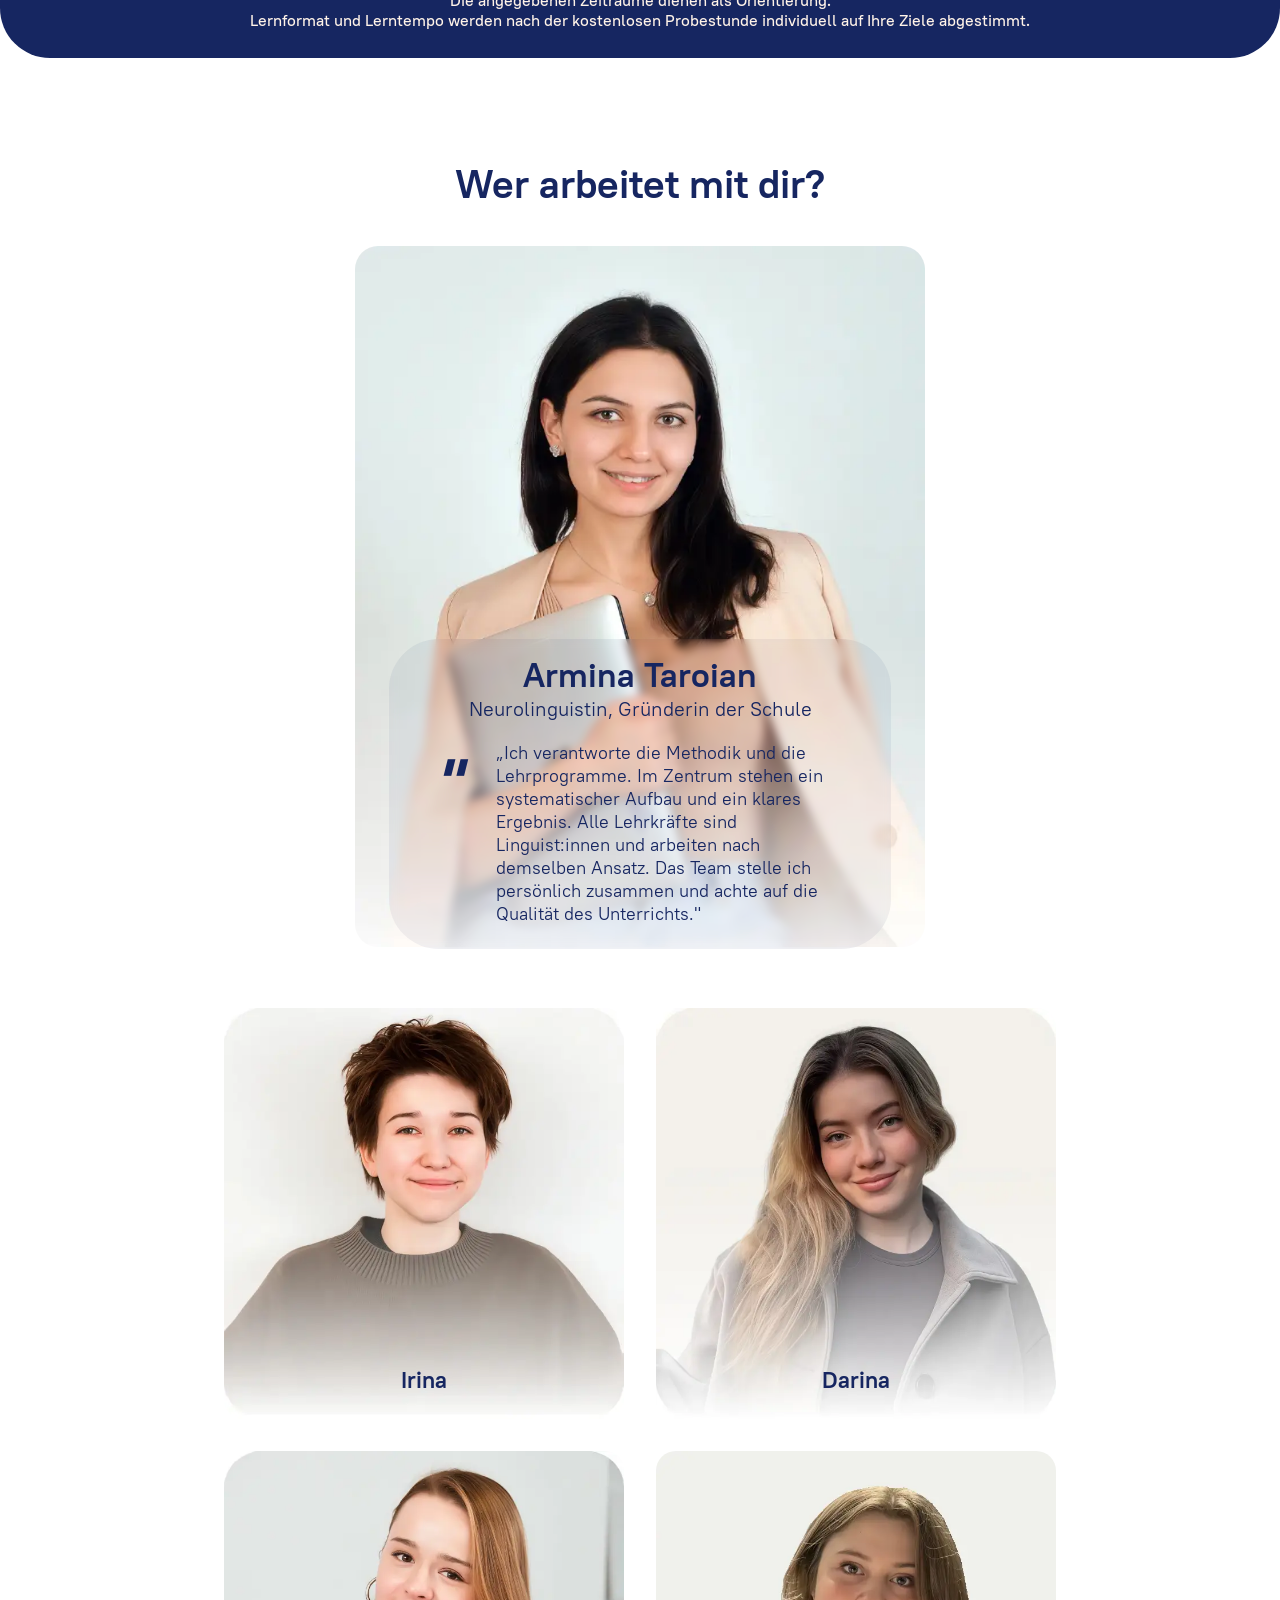
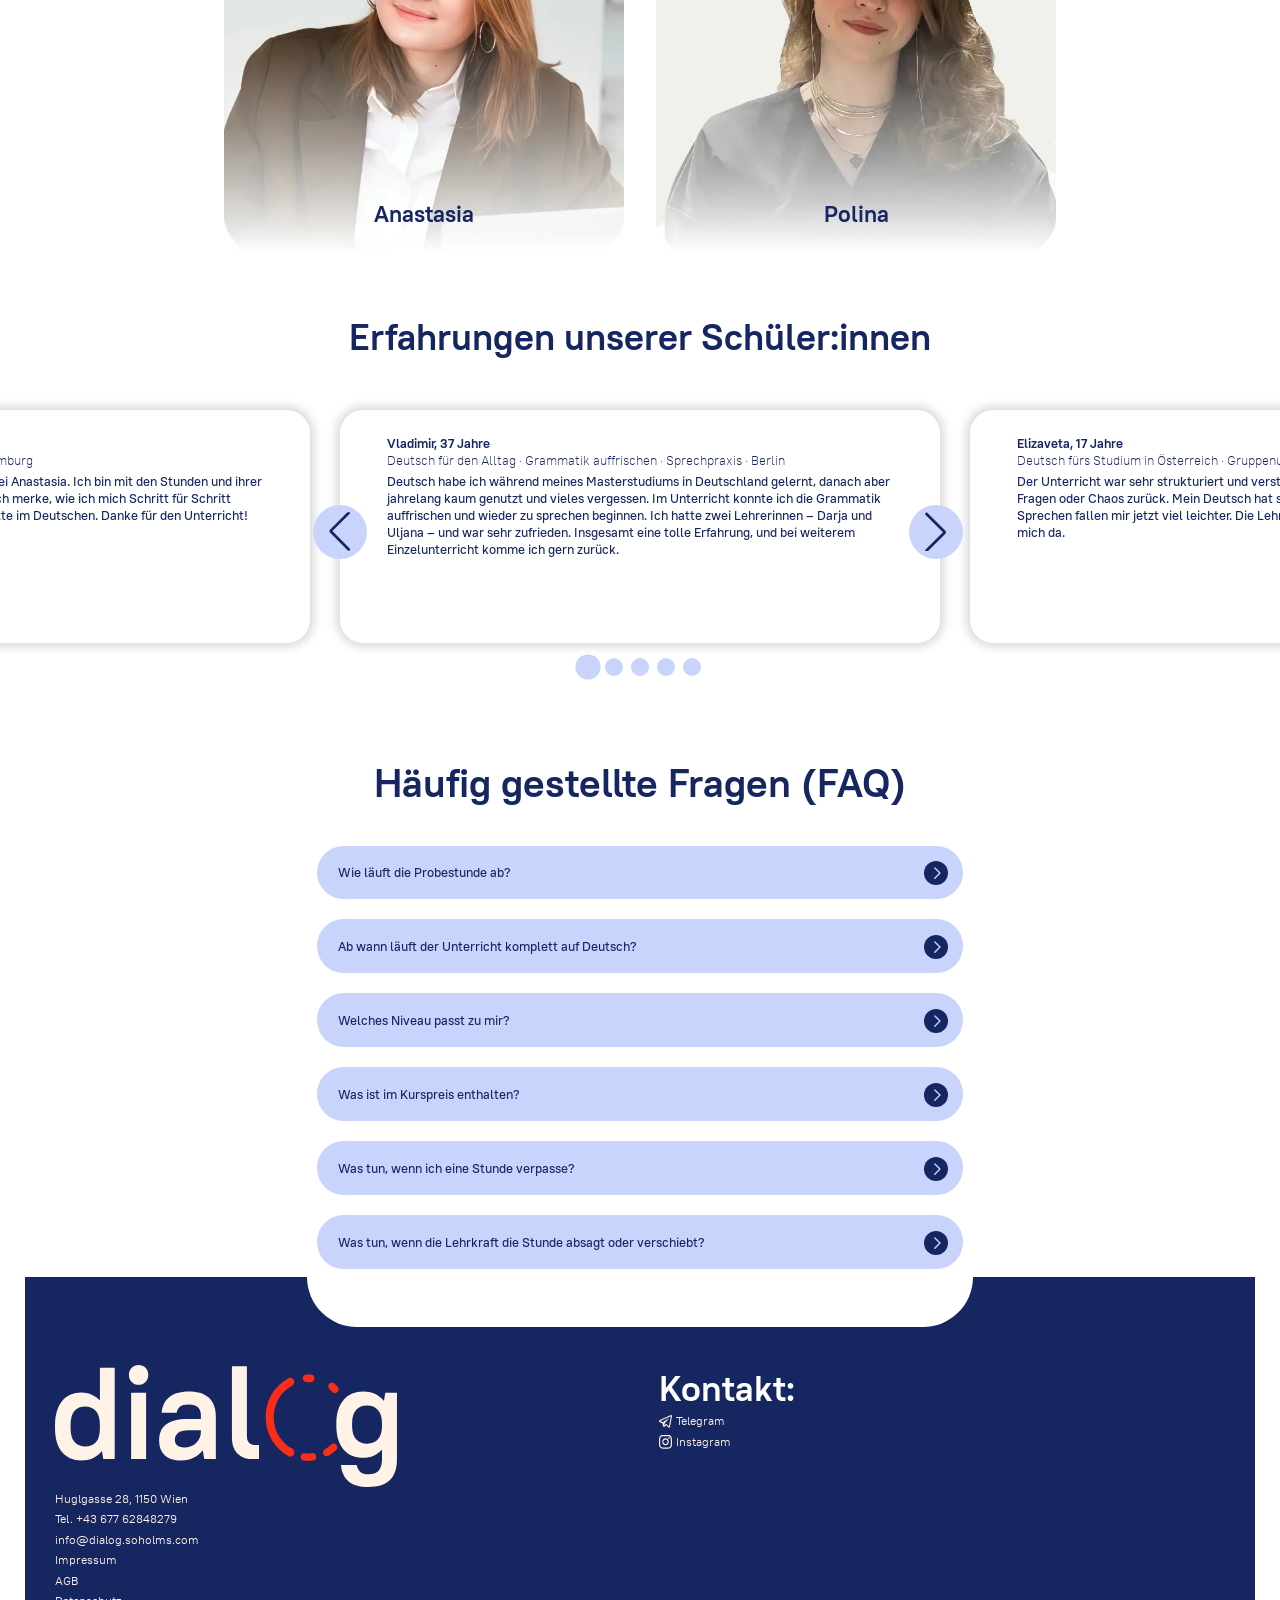
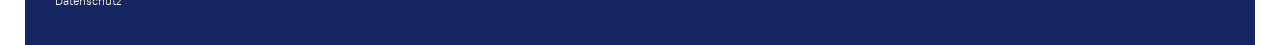
==== commit 00074b59: "some fixes" ====
--- a/deu/index.html
+++ b/deu/index.html
@@ -702,14 +702,6 @@
                                 mich da.</p>
                         </div>
                         <div class="swiper-slide">
-                            <h3>Елена, 22 года</h3>
-                            <span>немецкий для работы · постановка произношения · г. Вена</span>
-                            <p>На первом интервью на немецком меня похвалили
-                                за произношение. Сейчас
-                                я спокойно общаюсь с рекрутами по телефону — без страха
-                                не понять, даже с уровнем B1.</p>
-                        </div>
-                        <div class="swiper-slide">
                             <h3>Elena, 22 Jahre</h3>
                             <span>Deutsch für den Job · Aussprachetraining · Wien</span>
                             <p>Beim ersten Vorstellungsgespräch auf Deutsch wurde meine Aussprache gelobt. Heute
@@ -912,6 +904,9 @@
                     <a class="footer__link" href="#">Huglgasse 28, 1150 Wien </a>
                     <a class="footer__link" href="tel:+4367762848279">Tel. +43 677 62848279</a>
                     <a class="footer__link" href="mailto:info@dialog.soholms.com">info@dialog.soholms.com</a>
+                    <a class="footer__link" href="#">Impressum</a>
+                    <a class="footer__link" href="#">AGB</a>
+                    <a class="footer__link" href="#">Datenschutz</a>
                 </div>
                 <div class="footer__right">
                     <h2 class="footer__subtitle">Kontakt:</h2>
--- a/deu/style.css
+++ b/deu/style.css
@@ -224,6 +224,7 @@
   align-items: center;
   justify-content: flex-end;
   position: relative;
+  margin-left: auto;
 }
 .header .lang::before {
   display: inline-block;
@@ -275,6 +276,7 @@
     border-radius: 0 0 2.5rem 2.5rem;
     padding: 0 3rem;
     height: 5rem;
+    gap: 20px;
     justify-content: space-between;
   }
 }
@@ -1620,7 +1622,7 @@
   }
 }
 .work__right {
-  max-width: 53.8rem;
+  max-width: 56rem;
   margin-top: 5.5rem;
 }
 @media (max-width: 1280px) {
